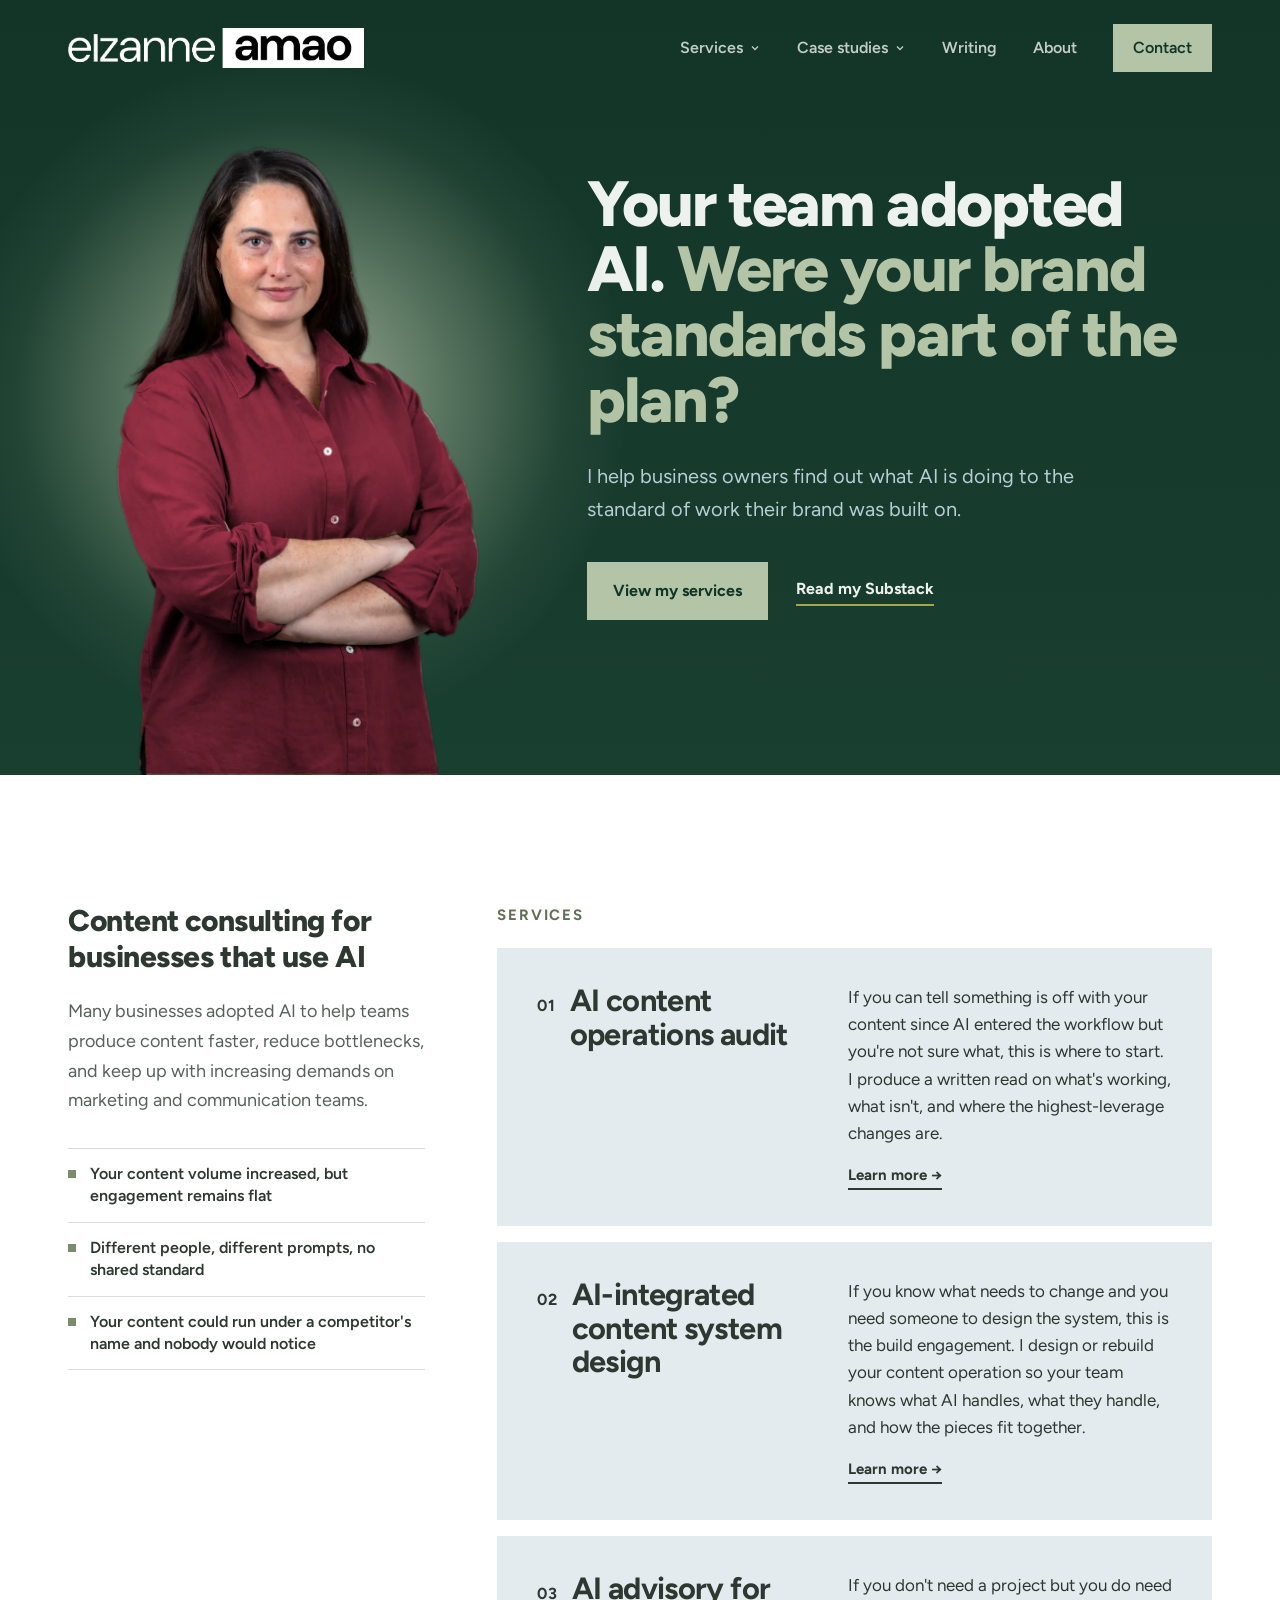
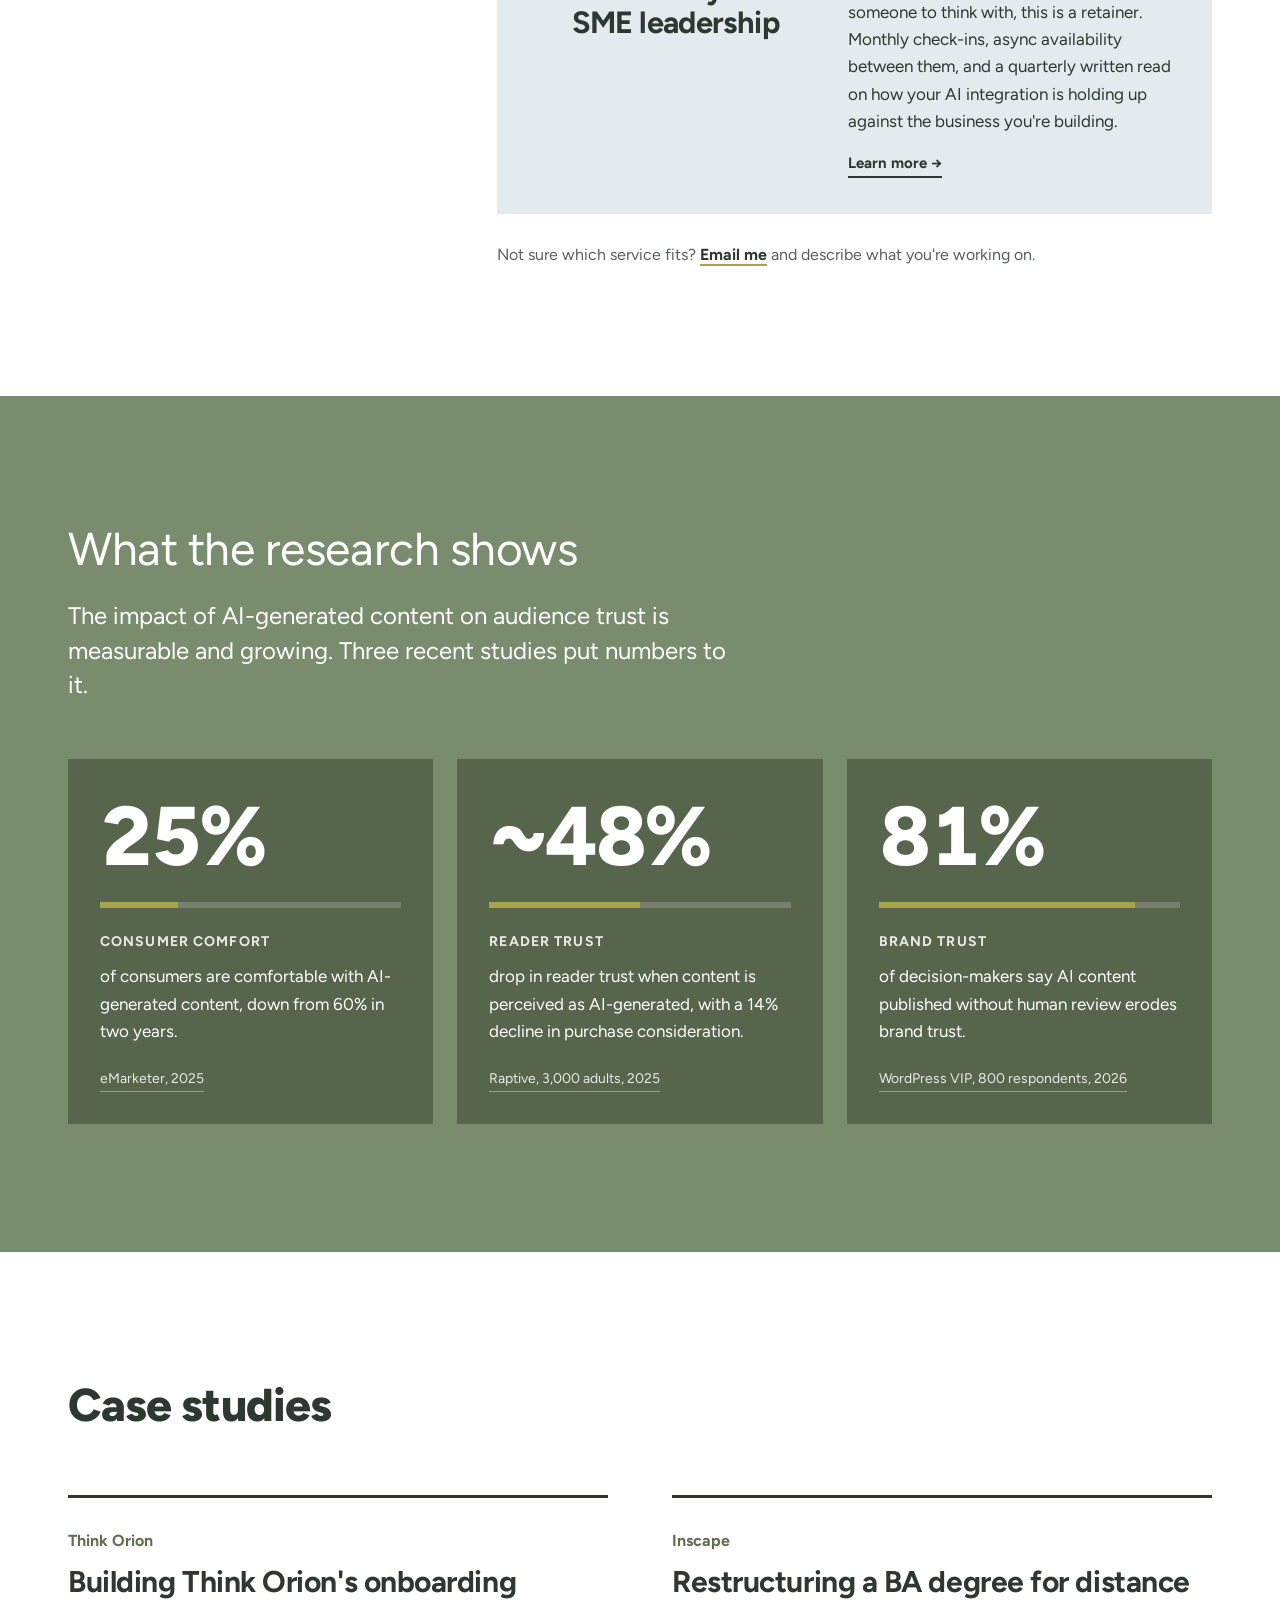
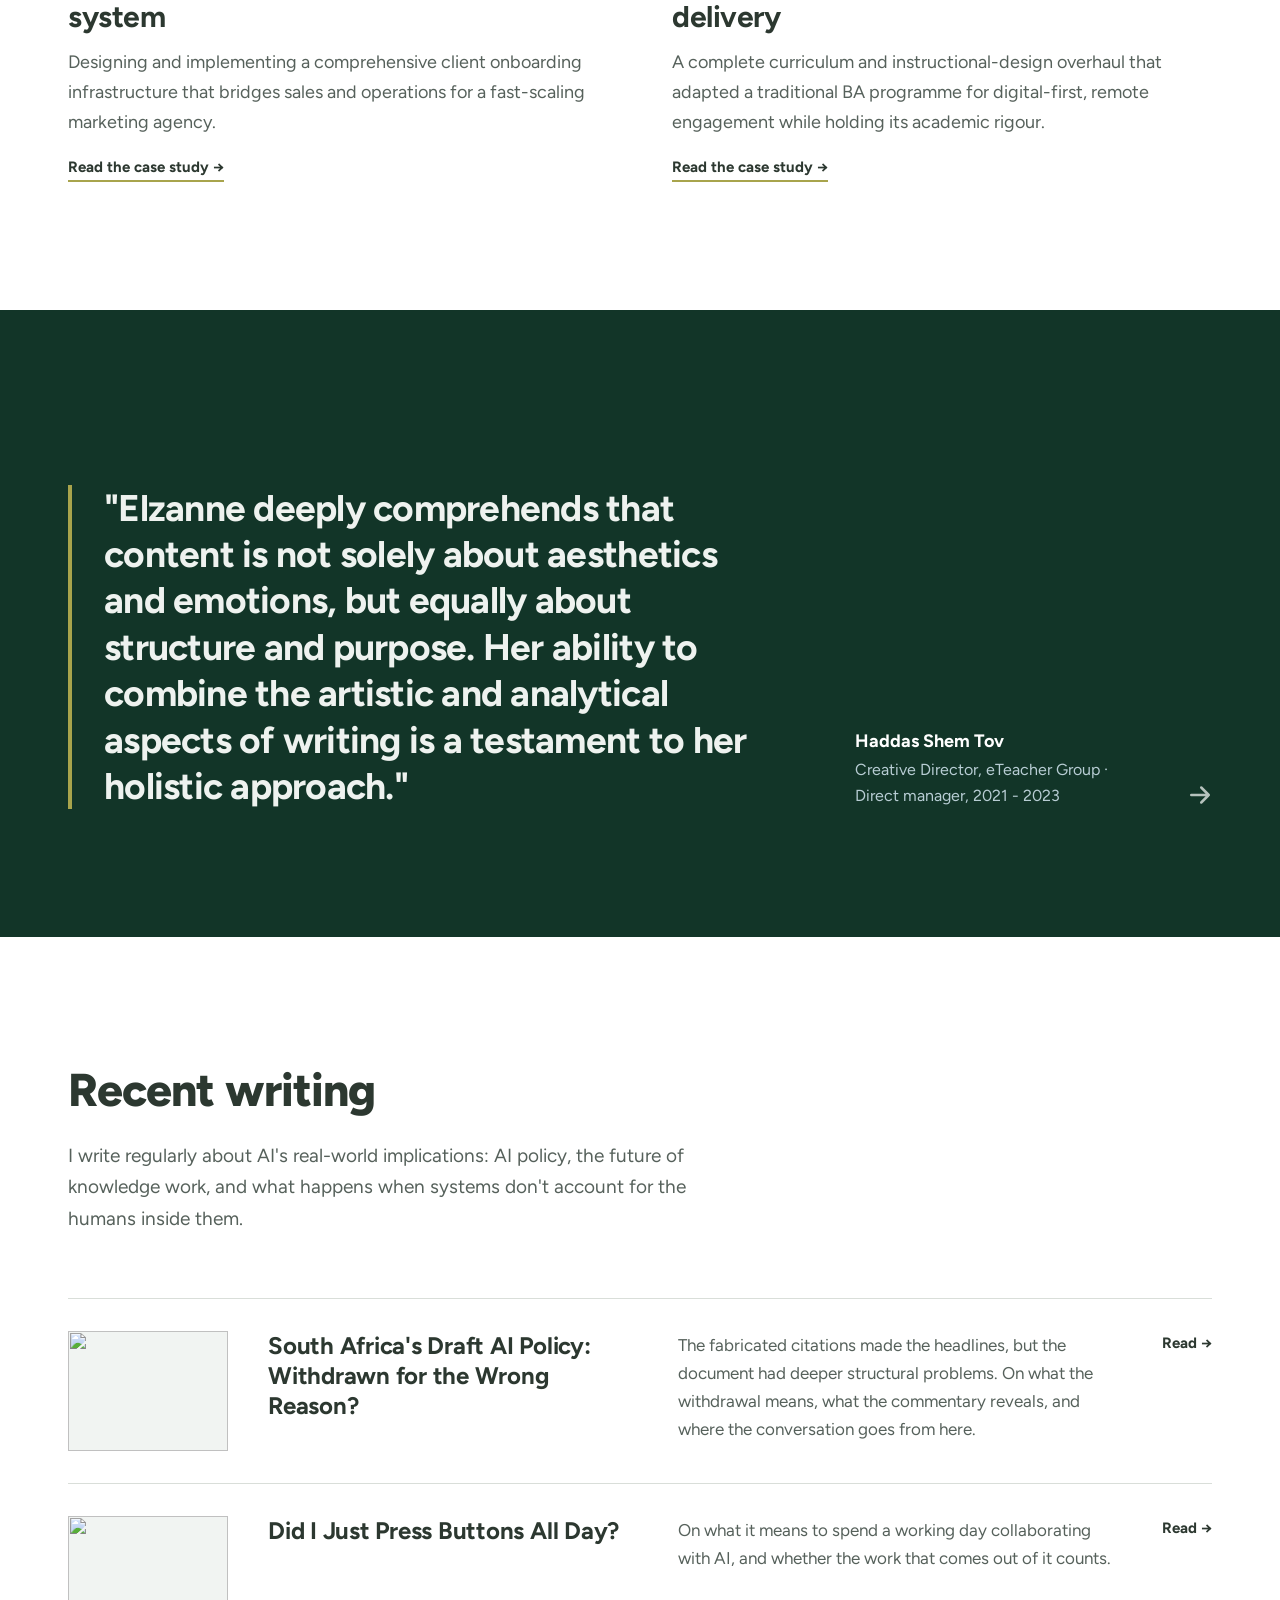
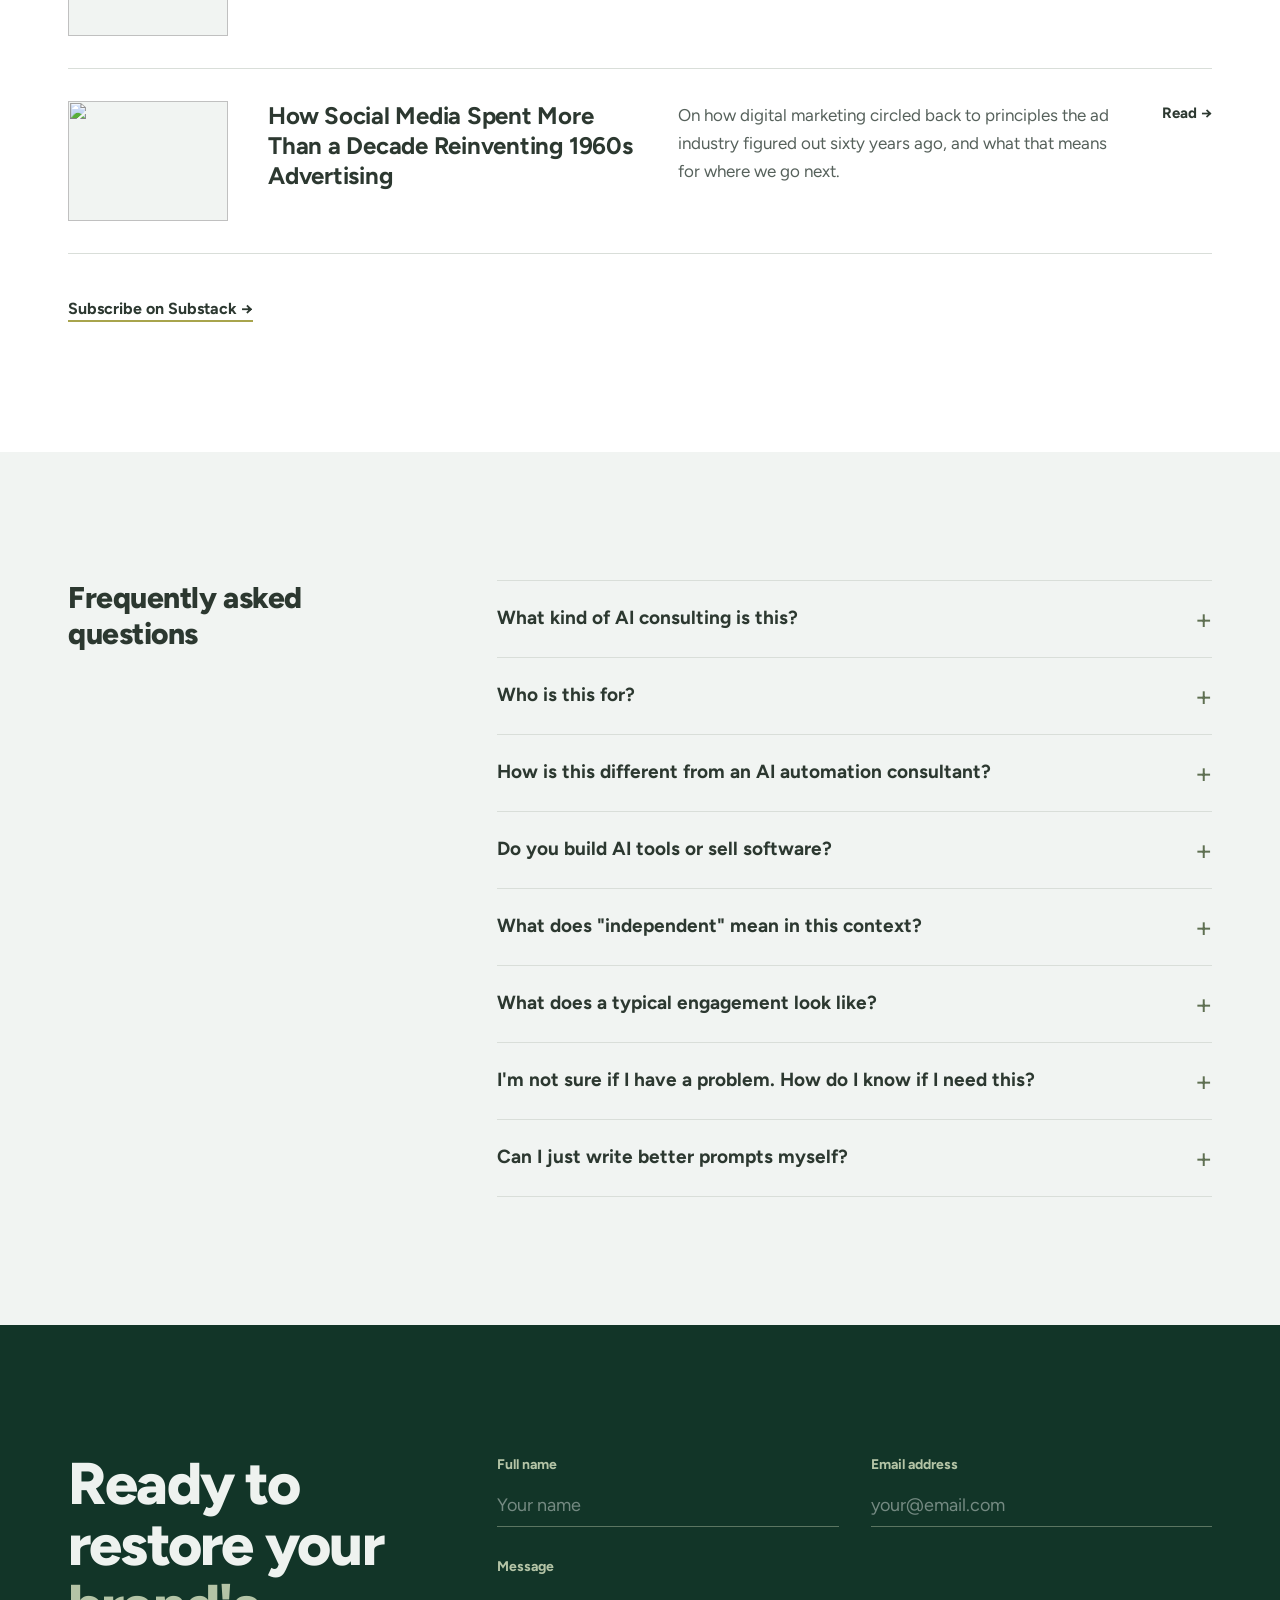
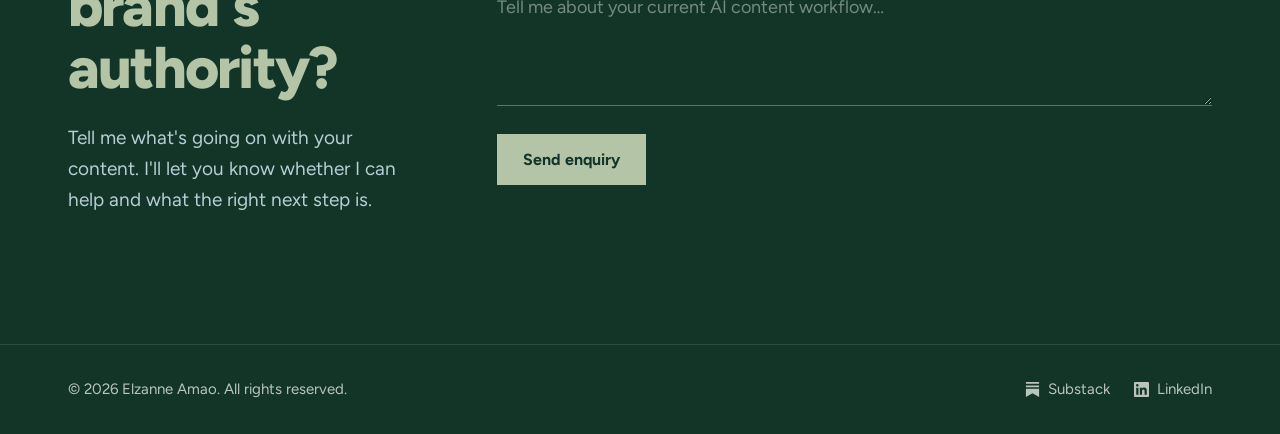
==== index.html @ b09f25a9 "Lighten service cards to 40% Sea Glass Co-Authored-By: Claude Opus 5.5 <noreply@anthropic.com> Claud" ====
<!DOCTYPE html>
<!--
  ============================================================
  EDITING NOTES — index.html (homepage)
  ============================================================
  HOW TO EDIT TEXT:
    Change only the words BETWEEN tags. Example:
      <h1 ...>Elzanne Amao</h1>  ->  edit "Elzanne Amao" only,
      never the <h1> or </h1> or anything in quotes.
    Keep a backup copy of the whole folder before you start.

  KEEP FILES TOGETHER:
    index.html, about.html, think-orion-case-study.html and
    inscape-case-study.html must stay in the SAME folder, or the
    links between pages will break.

  DESIGN:
    The page is typographic on purpose: no illustrations or stock
    images. Structure comes from numbered sections, hairline rules
    and whitespace. Colours and fonts are set once in the :root
    block at the top of site.css.

  ADDING OR REMOVING ITEMS:
    Services, case studies, articles and questions are each one
    repeated block. Copy a whole block (from its opening tag to
    its closing tag) to add one; delete a whole block to remove one.
    Service numbers (01, 02, 03) are typed by hand.

  HERO PHOTO:
    images/elzanne-hero.webp is a cut-out (transparent background).
    To swap it, export a new cut-out at about 900px wide as .webp
    or .png, save it in the images folder, and change the file name
    in the <img> inside <div class="photo">. Update width="..." and
    height="..." on that tag to the new image's pixel size.

  LINKS:
    To change a link, edit the value inside href="...".
  ============================================================
-->
<html lang="en" class="no-js">
<head>
<meta charset="utf-8">
<meta name="viewport" content="width=device-width, initial-scale=1.0">
  <link rel="icon" type="image/png" sizes="32x32" href="images/favicon-32.png">
  <link rel="icon" type="image/png" sizes="512x512" href="images/favicon-512.png">
  <link rel="apple-touch-icon" href="images/apple-touch-icon.png">
<title>Elzanne Amao | AI content and brand voice consulting</title>
<meta name="description" content="Independent AI content consulting for businesses where AI tools are already in use. I audit content quality, diagnose brand voice drift, and build documented systems your team owns. Based in Cape Town, working remotely.">
<link rel="canonical" href="https://elzanneamao.netlify.app/">
<meta property="og:title" content="Elzanne Amao | AI content and brand voice consulting">
<meta property="og:description" content="Independent AI content consulting for businesses where AI tools are already in use. I audit content quality, diagnose brand voice drift, and build documented systems your team owns.">
<meta property="og:type" content="website">
<meta property="og:url" content="https://elzanneamao.netlify.app/">
<meta property="og:image" content="https://elzanneamao.netlify.app/images/og-image.jpg?v=2">
<meta property="og:locale" content="en_ZA">
<meta name="twitter:card" content="summary_large_image">
<meta name="twitter:title" content="Elzanne Amao | AI content and brand voice consulting">
<meta name="twitter:description" content="Independent AI content consulting for businesses where AI tools are already in use. I audit content quality, diagnose brand voice drift, and build documented systems your team owns.">
<meta name="twitter:image" content="https://elzanneamao.netlify.app/images/og-image.jpg?v=2">
<script type="application/ld+json">
{
  "@context": "https://schema.org",
  "@type": "FAQPage",
  "mainEntity": [
    {
      "@type": "Question",
      "name": "What kind of AI consulting is this?",
      "acceptedAnswer": {
        "@type": "Answer",
        "text": "This practice focuses on content quality and brand coherence. I don't build chatbots, automate CRM workflows, or set up AI agents. I work with businesses that have already adopted AI tools for content production and are dealing with the downstream effects: inconsistent output, flattened brand voice, or content that no longer sounds like it comes from a specific business with a specific point of view."
      }
    },
    {
      "@type": "Question",
      "name": "Who is this for?",
      "acceptedAnswer": {
        "@type": "Answer",
        "text": "Founder-operators and senior leaders of established small to mid-sized businesses, typically 5 to 50 people. The common profile is a business where AI tools have been adopted (often informally, by individual team members) and the content has started to drift without anyone making a deliberate decision to change it."
      }
    },
    {
      "@type": "Question",
      "name": "How is this different from an AI automation consultant?",
      "acceptedAnswer": {
        "@type": "Answer",
        "text": "AI automation consultants build systems that make your operations faster: bots, agents, workflow automations. That's useful work, but it doesn't address what's happening to the quality and coherence of your content. I assess the content itself: whether it meets your brand standards, whether it's consistent across channels, and whether the way your team uses AI is producing output you'd stand behind."
      }
    },
    {
      "@type": "Question",
      "name": "Do you build AI tools or sell software?",
      "acceptedAnswer": {
        "@type": "Answer",
        "text": "No. I assess content quality, diagnose where AI adoption has introduced problems, and build documented systems your team uses to maintain quality going forward. I don't sell, resell, or partner with any AI platform."
      }
    },
    {
      "@type": "Question",
      "name": "What does \"independent\" mean in this context?",
      "acceptedAnswer": {
        "@type": "Answer",
        "text": "It means my recommendations aren't shaped by a platform partnership or an implementation practice I need to fill. If the audit finding is that you need a different tool, I'll recommend it. If the finding is that you need to change how your team prompts rather than switch tools, I'll recommend that instead."
      }
    },
    {
      "@type": "Question",
      "name": "What does a typical engagement look like?",
      "acceptedAnswer": {
        "@type": "Answer",
        "text": "Most clients start with the audit, which takes about two weeks and produces a written report with specific findings and recommendations. If the findings indicate a need for structured change, the system design engagement follows. That's a four-to-eight-week build that produces a documented content operations system your team owns and runs independently."
      }
    },
    {
      "@type": "Question",
      "name": "I'm not sure if I have a problem. How do I know if I need this?",
      "acceptedAnswer": {
        "@type": "Answer",
        "text": "A few indicators: your content volume has increased since adopting AI tools, but engagement or conversion has not kept pace. Different team members produce noticeably different quality or tone when using AI. Your content could plausibly be published under a competitor's name without anyone noticing the difference. You don't have documented guidelines for how your team should use AI for content work."
      }
    },
    {
      "@type": "Question",
      "name": "Can I just write better prompts myself?",
      "acceptedAnswer": {
        "@type": "Answer",
        "text": "Better prompts help with individual outputs, but they don't solve the organisational problem. If three people on your team each write their own prompts with their own interpretation of the brand voice, you get three versions of the brand, regardless of how good each individual prompt is. The system I build gives your team a shared standard: documented prompts per channel, clear decision rights, and a workflow that produces consistent output across people and tools."
      }
    }
  ]
}
</script>
<script>document.documentElement.classList.remove('no-js');document.documentElement.classList.add('js');</script>
<link rel="preconnect" href="https://fonts.googleapis.com">
<link rel="preconnect" href="https://fonts.gstatic.com" crossorigin>
<link href="https://fonts.googleapis.com/css2?family=Figtree:wght@400..800&display=swap" rel="stylesheet">
<link rel="stylesheet" href="site.css?v=19">
<style>
  /* Homepage-only styles. Shared styles are in site.css */
  .hero-band{overflow:hidden;padding:96px 0 0;background:linear-gradient(180deg,var(--night) 0%,var(--night-2) 100%)}
  .hero{display:grid;grid-template-columns:5fr 7fr;gap:72px;align-items:end}
  .photo{position:relative;padding-top:48px}
  .photo::before{content:"";position:absolute;left:50%;top:44%;width:150%;aspect-ratio:1;transform:translate(-50%,-50%);border-radius:50%;background:radial-gradient(circle,rgba(203,215,193,.75) 0%,rgba(180,196,166,.45) 30%,rgba(122,140,110,.12) 58%,rgba(38,48,41,0) 72%)}
  .photo img{position:relative;z-index:1;display:block;width:100%;max-width:470px;height:auto;margin:0 auto}
  .hero-text{align-self:center;padding:40px 0 120px}
  h1{font-weight:800;font-size:clamp(2.6rem,5vw,4.5rem);line-height:1.02;letter-spacing:-.03em}
  h1 em{font-style:normal;color:var(--sage-lt)}
  .lede{font-size:20px;color:var(--sea);max-width:40ch;margin-top:28px}
  .actions{display:flex;flex-wrap:wrap;gap:28px;align-items:center;margin-top:36px}
  section{padding:128px 0}
  .section-intro{font-size:19px;color:var(--muted);max-width:56ch;margin-bottom:64px}

  /* Why + services */
  .side p{color:var(--muted);margin-top:22px;font-size:18px}
  .signs{list-style:none;margin-top:32px;border-top:1px solid var(--rule)}
  .signs li{padding:14px 0 14px 22px;border-bottom:1px solid var(--rule);font-weight:600;font-size:16px;line-height:1.4;position:relative}
  .signs li::before{content:"";position:absolute;left:0;top:21px;width:8px;height:8px;background:var(--sage)}
  /* Service cards: Sea Glass at 40% on white (#e3ebee) with deep moss text */
  .svc-label{font-size:15px;font-weight:700;letter-spacing:.12em;text-transform:uppercase;color:var(--sage-dk);margin-bottom:20px}
  .svc-card{background:rgba(184,205,212,.4);color:var(--moss);padding:36px 40px;display:grid;grid-template-columns:5fr 6fr;gap:40px;transition:transform .3s ease,box-shadow .3s ease}
  .svc-card + .svc-card{margin-top:16px}
  .svc-card:hover{transform:translateY(-4px);box-shadow:0 18px 36px rgba(18,53,40,.14)}
  .svc-card h3{display:flex;align-items:baseline;gap:14px;font-weight:700;font-size:clamp(1.6rem,2.4vw,2.1rem);line-height:1.1;letter-spacing:-.02em}
  .svc-card .n{font-size:16px;font-weight:700;letter-spacing:.04em;flex-shrink:0}
  .svc-card h3 a:hover{text-decoration:underline;text-decoration-thickness:2px;text-underline-offset:4px}
  .svc-card p{font-size:17px;line-height:1.6}
  .svc-card .more{display:inline-block;margin-top:16px;font-weight:700;font-size:15px;border-bottom:2px solid var(--moss)}
  .svc .note{font-size:16px;color:var(--muted);margin-top:28px}
  .svc .note a{color:var(--moss);font-weight:700;border-bottom:2px solid var(--gold)}

  /* Research (sage block) */
  .research{background:var(--sage);color:var(--white)}
  .research .section-title{font-weight:400;letter-spacing:-.01em}
  /* 24px regular counts as large text, which passes contrast on the sage */
  .stat-intro{font-size:24px;font-weight:400;line-height:1.45;max-width:44ch}
  .stats{display:grid;grid-template-columns:repeat(3,1fr);gap:24px;margin-top:56px}
  /* darker sage card so regular-weight white text stays readable */
  .stat{background:#56654c;padding:36px 32px 32px;display:flex;flex-direction:column;transition:transform .35s ease,box-shadow .35s ease,background .35s ease}
  .stat:hover{transform:translateY(-8px);background:#4f5e46;box-shadow:0 24px 48px rgba(18,53,40,.35)}
  .num{font-weight:800;font-size:clamp(3.8rem,6.5vw,6.2rem);line-height:1;letter-spacing:-.04em;font-variant-numeric:tabular-nums;transition:color .35s ease}
  .stat:hover .num{color:var(--sage-lt)}
  .meter{height:6px;background:rgba(255,255,255,.18);margin:24px 0 22px;overflow:hidden}
  .meter i{display:block;height:100%;width:0;background:var(--gold);transition:width 1.6s cubic-bezier(.2,.7,.2,1) .2s}
  .stat.in .meter i,.no-motion .meter i,html:not(.js) .meter i{width:var(--pct)}
  .stat h3{font-size:14px;font-weight:700;letter-spacing:.08em;text-transform:uppercase;color:#e6ece3;margin-bottom:10px}
  .stat p{font-size:17px;font-weight:400;line-height:1.6;flex:1}
  .stat .src{align-self:flex-start;margin-top:22px;font-size:14px;font-weight:400;color:#e6ece3;border-bottom:1px solid rgba(230,236,227,.45);padding-bottom:1px}
  .stat .src:hover{color:#fff;border-color:#fff}

  /* Case studies */
  .cases{display:grid;grid-template-columns:1fr 1fr;gap:64px}
  .case{border-top:3px solid var(--moss);padding-top:28px;display:block}
  .case .client{font-weight:700;color:var(--sage-dk);font-size:16px}
  .case h3{font-weight:700;font-size:30px;line-height:1.15;letter-spacing:-.015em;margin:10px 0 14px}
  .case p{color:var(--muted)}
  .case .more{display:inline-block;margin-top:18px;font-weight:700;font-size:15px;border-bottom:2px solid var(--gold)}
  .case:hover h3{color:var(--sage-dk)}

  /* Writing */
  .posts{border-top:1px solid var(--rule)}
  .post{display:grid;grid-template-columns:160px 5fr 6fr auto;gap:40px;padding:32px 0;border-bottom:1px solid var(--rule);align-items:start}
  .post .thumb{display:block;aspect-ratio:4/3;overflow:hidden;background:var(--coolwhite)}
  .post .thumb img{width:100%;height:100%;object-fit:cover;display:block;transition:transform .4s ease}
  .post:hover .thumb img{transform:scale(1.04)}
  .post h3{font-weight:700;font-size:24px;line-height:1.25;letter-spacing:-.01em}
  .post p{color:var(--muted);font-size:17px}
  .post .go{justify-self:end;font-weight:700;font-size:15px;white-space:nowrap}
  .post:hover h3{color:var(--sage-dk)}
  .writing .after{margin-top:40px}

  .faq .split{align-items:start}

  @media (max-width:980px){
    .svc-card{grid-template-columns:1fr;gap:14px}
    .post{grid-template-columns:88px 1fr;gap:10px 18px}
    .post .thumb{grid-row:span 3}
    .post .go{justify-self:start}
  }
  @media (max-width:820px){
    .hero-band{padding-top:80px}
    .hero{grid-template-columns:1fr;gap:8px}
    .hero-text{padding:24px 0 0}
    .photo{order:2;max-width:340px;margin:0 auto;width:100%}
    section{padding:80px 0}
    .stats{grid-template-columns:1fr;gap:16px}
    .cases{grid-template-columns:1fr;gap:40px}
    .svc-card{padding:26px 22px}
    .svc-card h3{font-size:22px;gap:10px}
    .svc-card .n{font-size:14px}
    .svc-card p{font-size:16px}
    .svc{margin-top:8px}
  }
</style>
</head>
<body>

<header class="site-header overlay">
  <nav class="wrap" aria-label="Main">
    <a href="index.html"><img src="images/logo-white.png" alt="Elzanne Amao" class="site-logo" width="857" height="116"></a>
    <button class="menu-btn" aria-expanded="false" aria-controls="site-links">Menu</button>
    <div class="links" id="site-links">
      <div class="dd">
        <a href="#services" class="dd-top">Services <svg class="chev" width="12" height="12" viewBox="0 0 24 24" fill="none" stroke="currentColor" stroke-width="2.5" aria-hidden="true"><path d="M6 9l6 6 6-6"/></svg></a>
        <div class="dd-menu">
          <a href="ai-content-operations-audit.html">AI content operations audit</a>
          <a href="ai-integrated-content-system-design.html">AI-integrated content system design</a>
          <a href="ai-advisory-sme-leadership.html">AI advisory for SME leadership</a>
        </div>
      </div>
      <div class="dd">
        <a href="#work" class="dd-top">Case studies <svg class="chev" width="12" height="12" viewBox="0 0 24 24" fill="none" stroke="currentColor" stroke-width="2.5" aria-hidden="true"><path d="M6 9l6 6 6-6"/></svg></a>
        <div class="dd-menu">
          <a href="think-orion-case-study.html">Think Orion</a>
          <a href="inscape-case-study.html">Inscape</a>
        </div>
      </div>
      <a href="#writing">Writing</a>
      <a href="about.html">About</a>
      <a href="#contact" class="cta">Contact</a>
    </div>
  </nav>
</header>

<main>
  <!-- Hero -->
  <section class="dark hero-band">
    <div class="wrap hero">
      <div class="photo"><img src="images/elzanne-hero.webp" alt="Elzanne Amao" width="900" height="1272" fetchpriority="high"></div>
      <div class="hero-text">
        <h1>Your team adopted AI. <em>Were your brand standards part of the plan?</em></h1>
        <p class="lede">I help business owners find out what AI is doing to the standard of work their brand was built on.</p>
        <div class="actions">
          <a class="btn btn-light" href="#services">View my services</a>
          <a class="tlink" href="https://elzanneamao.substack.com" target="_blank" rel="noopener">Read my Substack</a>
        </div>
      </div>
    </div>
  </section>

  <!-- Why this practice + Services -->
  <section id="services">
    <div class="wrap split">
      <div class="side reveal">
        <h2 class="kicker">Content consulting for businesses that use AI</h2>
        <p>Many businesses adopted AI to help teams produce content faster, reduce bottlenecks, and keep up with increasing demands on marketing and communication teams.</p>
        <ul class="signs">
          <li>Your content volume increased, but engagement remains flat</li>
          <li>Different people, different prompts, no shared standard</li>
          <li>Your content could run under a competitor's name and nobody would notice</li>
        </ul>
      </div>
      <div class="svc">
        <h2 class="svc-label">Services</h2>
        <article class="svc-card reveal">
          <h3><span class="n">01</span><a href="ai-content-operations-audit.html">AI content operations audit</a></h3>
          <div>
            <p>If you can tell something is off with your content since AI entered the workflow but you're not sure what, this is where to start. I produce a written read on what's working, what isn't, and where the highest-leverage changes are.</p>
            <a class="more" href="ai-content-operations-audit.html">Learn more <span class="arrow">&rarr;</span></a>
          </div>
        </article>
        <article class="svc-card reveal">
          <h3><span class="n">02</span><a href="ai-integrated-content-system-design.html">AI-integrated content system design</a></h3>
          <div>
            <p>If you know what needs to change and you need someone to design the system, this is the build engagement. I design or rebuild your content operation so your team knows what AI handles, what they handle, and how the pieces fit together.</p>
            <a class="more" href="ai-integrated-content-system-design.html">Learn more <span class="arrow">&rarr;</span></a>
          </div>
        </article>
        <article class="svc-card reveal">
          <h3><span class="n">03</span><a href="ai-advisory-sme-leadership.html">AI advisory for SME leadership</a></h3>
          <div>
            <p>If you don't need a project but you do need someone to think with, this is a retainer. Monthly check-ins, async availability between them, and a quarterly written read on how your AI integration is holding up against the business you're building.</p>
            <a class="more" href="ai-advisory-sme-leadership.html">Learn more <span class="arrow">&rarr;</span></a>
          </div>
        </article>
        <p class="note reveal">Not sure which service fits? <a href="#contact">Email me</a> and describe what you're working on.</p>
      </div>
    </div>
  </section>

  <!-- Research: data-count is the number the counter animates to; --pct sets the bar length -->
  <section class="research">
    <div class="wrap">
      <h2 class="section-title reveal">What the research shows</h2>
      <p class="stat-intro reveal">The impact of AI-generated content on audience trust is measurable and growing. Three recent studies put numbers to it.</p>
      <div class="stats">
        <div class="stat reveal">
          <div class="num"><span data-count="26">26</span>%</div>
          <div class="meter" aria-hidden="true"><i style="--pct:26%"></i></div>
          <h3>Consumer comfort</h3>
          <p>of consumers are comfortable with AI-generated content, down from 60% in two years.</p>
          <a class="src" href="https://www.emarketer.com/content/25-years-marketing-trends-consumer-connection-data-collection-ai" target="_blank" rel="noopener">eMarketer, 2025</a>
        </div>
        <div class="stat reveal">
          <div class="num">~<span data-count="50">50</span>%</div>
          <div class="meter" aria-hidden="true"><i style="--pct:50%"></i></div>
          <h3>Reader trust</h3>
          <p>drop in reader trust when content is perceived as AI-generated, with a 14% decline in purchase consideration.</p>
          <a class="src" href="https://raptive.com/blog/the-ai-stink-is-real-and-its-costing-brands/" target="_blank" rel="noopener">Raptive, 3,000 adults, 2025</a>
        </div>
        <div class="stat reveal">
          <div class="num"><span data-count="85">85</span>%</div>
          <div class="meter" aria-hidden="true"><i style="--pct:85%"></i></div>
          <h3>Brand trust</h3>
          <p>of decision-makers say AI content published without human review erodes brand trust.</p>
          <a class="src" href="https://wpvip.com/future-of-the-web-2026/ai-content-governance/" target="_blank" rel="noopener">WordPress VIP, 800 respondents, 2026</a>
        </div>
      </div>
    </div>
  </section>

  <!-- Case studies -->
  <section id="work">
    <div class="wrap">
      <h2 class="section-title reveal" style="margin-bottom:64px">Case studies</h2>
      <div class="cases">
        <a class="case reveal" href="think-orion-case-study.html">
          <span class="client">Think Orion</span>
          <h3>Building Think Orion's onboarding system</h3>
          <p>Designing and implementing a comprehensive client onboarding infrastructure that bridges sales and operations for a fast-scaling marketing agency.</p>
          <span class="more">Read the case study <span class="arrow">&rarr;</span></span>
        </a>
        <a class="case reveal" href="inscape-case-study.html">
          <span class="client">Inscape</span>
          <h3>Restructuring a BA degree for distance delivery</h3>
          <p>A complete curriculum and instructional-design overhaul that adapted a traditional BA programme for digital-first, remote engagement while holding its academic rigour.</p>
          <span class="more">Read the case study <span class="arrow">&rarr;</span></span>
        </a>
      </div>
    </div>
  </section>

  <!-- Testimonials: to add one, copy a whole <figure class="t-slide"> block.
       Only the first slide should have is-active. -->
  <section class="dark" aria-labelledby="testimonials-title">
    <div class="wrap">
      <h2 id="testimonials-title" class="sr-only">Testimonials</h2>
      <div class="t-carousel reveal" aria-roledescription="carousel" aria-label="Testimonials">
        <div class="t-viewport"><div class="t-track" aria-live="polite">
          <figure class="t-slide is-active" role="group" aria-roledescription="slide" aria-label="1 of 3">
            <blockquote class="big">"Elzanne deeply comprehends that content is not solely about aesthetics and emotions, but equally about structure and purpose. Her ability to combine the artistic and analytical aspects of writing is a testament to her holistic approach."</blockquote>
            <figcaption class="attr"><b>Haddas Shem Tov</b>Creative Director, eTeacher Group · Direct manager, 2021 - 2023</figcaption>
          </figure>
          <figure class="t-slide" role="group" aria-roledescription="slide" aria-label="2 of 3" aria-hidden="true">
            <blockquote class="big">"Calm and collected, Elzanne probed with clarity and intent, helping me to hear myself with the same clarity, confidence, and authority to stick to our brand WHY. The result was a breathtaking brand identity, an interpretation of our vision."</blockquote>
            <figcaption class="attr"><b>Thato Matlala-Tawana</b>Human Capital Leadership &amp; Business Partnering · Client, 2024</figcaption>
          </figure>
          <figure class="t-slide" role="group" aria-roledescription="slide" aria-label="3 of 3" aria-hidden="true">
            <blockquote class="big">"Elzanne played a key role in establishing a new approach to delivering Commerce degrees in block mode rather than traditional semester mode. She skillfully planned and managed this programme, which paved the way for rolling out block mode across all our degree programmes."</blockquote>
            <figcaption class="attr"><b>Janie Steyn</b>Head of Programme, Commerce &amp; Law, Pearson Institute of Higher Education · Direct manager, 2017 - 2019</figcaption>
          </figure>
        </div></div>
        <button class="t-btn t-next" type="button" aria-label="Next testimonial"><svg width="30" height="30" viewBox="0 0 24 24" fill="none" stroke="currentColor" stroke-width="2" stroke-linecap="round" stroke-linejoin="round" aria-hidden="true"><path d="M5 12h14M13 6l6 6-6 6"/></svg></button>
      </div>
    </div>
  </section>

  <!-- Writing -->
  <section id="writing" class="writing">
    <div class="wrap">
      <h2 class="section-title reveal">Recent writing</h2>
      <p class="section-intro reveal">I write regularly about AI's real-world implications: AI policy, the future of knowledge work, and what happens when systems don't account for the humans inside them.</p>
      <div class="posts">
        <a class="post reveal" href="https://elzanneamao.substack.com/p/south-africas-draft-ai-policy-withdrawn" target="_blank" rel="noopener">
          <span class="thumb"><img src="https://substackcdn.com/image/fetch/$s_!j-oM!,w_1456,c_limit,f_webp,q_auto:good,fl_progressive:steep/https%3A%2F%2Fsubstack-post-media.s3.amazonaws.com%2Fpublic%2Fimages%2F08beb154-77ee-4610-98fb-ba666e414a81_730x550.png" alt="" loading="lazy" width="730" height="550"></span>
          <h3>South Africa's Draft AI Policy: Withdrawn for the Wrong Reason?</h3>
          <p>The fabricated citations made the headlines, but the document had deeper structural problems. On what the withdrawal means, what the commentary reveals, and where the conversation goes from here.</p>
          <span class="go">Read <span class="arrow">&rarr;</span></span>
        </a>
        <a class="post reveal" href="https://elzanneamao.substack.com/p/did-i-just-press-buttons-all-day" target="_blank" rel="noopener">
          <span class="thumb"><img src="https://substackcdn.com/image/fetch/$s_!hDVe!,w_1456,c_limit,f_webp,q_auto:good,fl_progressive:steep/https%3A%2F%2Fsubstack-post-media.s3.amazonaws.com%2Fpublic%2Fimages%2F3eb367a2-b3c9-467e-a6c5-1bffe206914e_730x550.png" alt="" loading="lazy" width="730" height="550"></span>
          <h3>Did I Just Press Buttons All Day?</h3>
          <p>On what it means to spend a working day collaborating with AI, and whether the work that comes out of it counts.</p>
          <span class="go">Read <span class="arrow">&rarr;</span></span>
        </a>
        <a class="post reveal" href="https://elzanneamao.substack.com/p/how-social-media-spent-more-than" target="_blank" rel="noopener">
          <span class="thumb"><img src="https://substackcdn.com/image/fetch/$s_!e7Jd!,w_1456,c_limit,f_webp,q_auto:good,fl_progressive:steep/https%3A%2F%2Fsubstack-post-media.s3.amazonaws.com%2Fpublic%2Fimages%2Fa3b50027-1809-411a-ad93-d52a77149637_730x550.png" alt="" loading="lazy" width="730" height="550"></span>
          <h3>How Social Media Spent More Than a Decade Reinventing 1960s Advertising</h3>
          <p>On how digital marketing circled back to principles the ad industry figured out sixty years ago, and what that means for where we go next.</p>
          <span class="go">Read <span class="arrow">&rarr;</span></span>
        </a>
      </div>
      <p class="after reveal"><a class="tlink" href="https://elzanneamao.substack.com" target="_blank" rel="noopener">Subscribe on Substack <span class="arrow">&rarr;</span></a></p>
    </div>
  </section>

  <!-- FAQ -->
  <section id="faq" class="faq pale">
    <div class="wrap split">
      <div class="reveal">
        <h2 class="kicker">Frequently asked questions</h2>
      </div>
      <div class="faq-list">
        <details name="faq">
          <summary>What kind of AI consulting is this?</summary>
          <div class="faq-answer"><p>This practice focuses on content quality and brand coherence. I don't build chatbots, automate CRM workflows, or set up AI agents. I work with businesses that have already adopted AI tools for content production and are dealing with the downstream effects: inconsistent output, flattened brand voice, or content that no longer sounds like it comes from a specific business with a specific point of view.</p></div>
        </details>
        <details name="faq">
          <summary>Who is this for?</summary>
          <div class="faq-answer"><p>Founder-operators and senior leaders of established small to mid-sized businesses, typically 5 to 50 people. The common profile is a business where AI tools have been adopted (often informally, by individual team members) and the content has started to drift without anyone making a deliberate decision to change it. You may have noticed that your content is less distinctive than it used to be, or that different team members are producing noticeably different quality when they use AI.</p></div>
        </details>
        <details name="faq">
          <summary>How is this different from an AI automation consultant?</summary>
          <div class="faq-answer"><p>AI automation consultants build systems that make your operations faster: bots, agents, workflow automations. That's useful work, but it doesn't address what's happening to the quality and coherence of your content. I assess the content itself: whether it meets your brand standards, whether it's consistent across channels, and whether the way your team uses AI is producing output you'd stand behind. The diagnostic and the system I build are both independent: they don't lead into an implementation pipeline or a platform partnership.</p></div>
        </details>
        <details name="faq">
          <summary>Do you build AI tools or sell software?</summary>
          <div class="faq-answer"><p>No. I assess content quality, diagnose where AI adoption has introduced problems, and build documented systems your team uses to maintain quality going forward. I don't sell, resell, or partner with any AI platform. If your current tools are the right ones and the problem is how your team uses them, I'll say that.</p></div>
        </details>
        <details name="faq">
          <summary>What does "independent" mean in this context?</summary>
          <div class="faq-answer"><p>It means my recommendations aren't shaped by a platform partnership or an implementation practice I need to fill. If the audit finding is that you need a different tool, I'll recommend it. If the finding is that you need to change how your team prompts rather than switch tools, I'll recommend that instead. The deliverable is the diagnosis and the system. I don't have a build service to sell you afterwards.</p></div>
        </details>
        <details name="faq">
          <summary>What does a typical engagement look like?</summary>
          <div class="faq-answer"><p>Most clients start with the audit, which takes about two weeks and produces a written report with specific findings and recommendations. If the findings indicate a need for structured change, the system design engagement follows. That's a four-to-eight-week build that produces a documented content operations system your team owns and runs independently. An ongoing advisory retainer is available for businesses that want strategic oversight as tools and practices evolve.</p></div>
        </details>
        <details name="faq">
          <summary>I'm not sure if I have a problem. How do I know if I need this?</summary>
          <div class="faq-answer">
            <p>A few indicators:</p>
            <ul>
              <li>Your content volume has increased since adopting AI tools, but engagement or conversion has not kept pace.</li>
              <li>Different team members produce noticeably different quality or tone when using AI.</li>
              <li>Your content could plausibly be published under a competitor's name without anyone noticing the difference.</li>
              <li>You don't have documented guidelines for how your team should use AI for content work.</li>
            </ul>
            <p>If any of those apply, the audit will tell you whether there's a real problem and how significant it is.</p>
          </div>
        </details>
        <details name="faq">
          <summary>Can I just write better prompts myself?</summary>
          <div class="faq-answer"><p>Better prompts help with individual outputs, but they don't solve the organisational problem. If three people on your team each write their own prompts with their own interpretation of the brand voice, you get three versions of the brand, regardless of how good each individual prompt is. The system I build gives your team a shared standard: documented prompts per channel, clear decision rights, and a workflow that produces consistent output across people and tools.</p></div>
        </details>
      </div>
    </div>
  </section>

  <!-- Contact -->
  <section id="contact" class="dark contact">
    <div class="wrap split">
      <div class="reveal">
        <h2>Ready to restore your <em>brand's authority?</em></h2>
        <p class="sub">Tell me what's going on with your content. I'll let you know whether I can help and what the right next step is.</p>
      </div>
      <form name="contact" method="POST" data-netlify="true" netlify-honeypot="bot-field" class="reveal">
        <input type="hidden" name="form-name" value="contact">
        <!-- Honeypot: hidden from people; bots that fill it in are discarded by Netlify -->
        <p class="hp" aria-hidden="true"><label>Leave this empty <input name="bot-field" tabindex="-1" autocomplete="off"></label></p>
        <input type="hidden" name="page" value="Homepage">
        <div class="form-row">
          <div class="field">
            <label for="name">Full name</label>
            <input type="text" id="name" name="name" placeholder="Your name" autocomplete="name" required>
          </div>
          <div class="field">
            <label for="email">Email address</label>
            <input type="email" id="email" name="email" placeholder="your@email.com" autocomplete="email" required>
          </div>
        </div>
        <div class="field">
          <label for="message">Message</label>
          <textarea id="message" name="message" placeholder="Tell me about your current AI content workflow…" required></textarea>
        </div>
        <button type="submit" class="btn btn-light">Send enquiry</button>
      </form>
    </div>
  </section>
</main>

<footer>
  <div class="wrap">
    <span>© 2026 Elzanne Amao. All rights reserved.</span>
    <div class="social">
      <a href="https://elzanneamao.substack.com" target="_blank" rel="noopener"><svg width="15" height="15" viewBox="0 0 24 24" fill="currentColor" aria-hidden="true"><path d="M22.539 8.242H1.46V5.406h21.08v2.836zM1.46 10.812V24L12 18.11 22.54 24V10.812H1.46zM22.54 0H1.46v2.836h21.08V0z"/></svg>Substack</a>
      <a href="https://www.linkedin.com/in/elzanneamao" target="_blank" rel="noopener"><svg width="15" height="15" viewBox="0 0 24 24" fill="currentColor" aria-hidden="true"><path d="M20.447 20.452h-3.554v-5.569c0-1.328-.027-3.037-1.852-3.037-1.853 0-2.136 1.445-2.136 2.939v5.667H9.351V9h3.414v1.561h.046c.477-.9 1.637-1.85 3.37-1.85 3.601 0 4.267 2.37 4.267 5.455v6.286zM5.337 7.433a2.062 2.062 0 0 1-2.063-2.065 2.064 2.064 0 1 1 2.063 2.065zm1.782 13.019H3.555V9h3.564v11.452zM22.225 0H1.771C.792 0 0 .774 0 1.729v20.542C0 23.227.792 24 1.771 24h20.451C23.2 24 24 23.227 24 22.271V1.729C24 .774 23.2 0 22.222 0h.003z"/></svg>LinkedIn</a>
    </div>
  </div>
</footer>

<script src="site.js?v=19"></script>
</body>
</html>
---- site.css ----
/* ============================================================
   site.css: shared styles for every page
   ============================================================
   Colours and fonts are set once in :root below. Change a value
   here and it updates across the whole site. Page-specific
   styles live in a small <style> block inside each page.
   ============================================================ */

:root{
  /* Brand colours */
  --sage:#7a8c6e;        /* main brand colour */
  --sage-lt:#b4c4a6;     /* sage tint for text and buttons on dark backgrounds */
  --sage-dk:#5f7052;     /* sage shade for small text on white */
  --gold:#a8a44c;        /* highlight: link underlines and rules only */
  --night:#123528;       /* dark sections: deep bottle green */
  --night-2:#193f30;     /* lighter end of the hero gradient */
  --moss:#2c3830;        /* main text colour */
  --sea:#b8cdd4;         /* secondary text on dark */
  --coolwhite:#f1f4f2;
  --white:#ffffff;
  --muted:#56615b;
  --rule:#d9ded9;
  --rule-dark:rgba(184,205,212,.2);
  --sans:"Figtree",system-ui,sans-serif;
  --reading:760px;
}

/* ---------- Base ---------- */
*{box-sizing:border-box;margin:0;padding:0}
html{scroll-behavior:smooth;scroll-padding-top:24px}
body{background:var(--white);color:var(--moss);font-family:var(--sans);font-size:18px;line-height:1.65;-webkit-font-smoothing:antialiased;text-rendering:optimizeLegibility}
::selection{background:var(--sage-lt);color:var(--night)}
a{color:inherit;text-decoration:none}
a:focus-visible,button:focus-visible,summary:focus-visible,input:focus-visible,textarea:focus-visible{outline:2px solid var(--gold);outline-offset:3px}
img{max-width:100%}
.wrap{max-width:1240px;margin:0 auto;padding:0 48px}
.dark{background:var(--night);color:#eef2ef}
.pale{background:var(--coolwhite)}
.sr-only{position:absolute;width:1px;height:1px;overflow:hidden;clip:rect(0 0 0 0);white-space:nowrap}

/* ---------- Header ---------- */
.site-header{background:var(--night);position:relative;z-index:10}
.site-header.overlay{position:absolute;top:0;left:0;right:0;background:transparent}
nav{display:flex;justify-content:space-between;align-items:center;height:96px;position:relative}
.site-logo{height:40px;width:auto;display:block}
.links{display:flex;gap:36px;align-items:center;font-weight:600;font-size:16px;white-space:nowrap}
.links a{color:#c3cdc6;transition:color .2s ease}
.links a:hover,.links a[aria-current="page"]{color:#fff}
.links a.cta{color:var(--night);background:var(--sage-lt);padding:11px 20px}
.links a.cta:hover{background:#c7d4bb}
/* Dropdowns */
.dd{position:relative}
.dd-top{display:inline-flex;align-items:center;gap:6px}
.dd .chev{transition:transform .2s ease}
.dd.is-current > .dd-top{color:#fff}
.dd-menu{position:absolute;top:100%;left:-20px;min-width:290px;padding-top:14px;opacity:0;visibility:hidden;transform:translateY(-4px);transition:opacity .2s ease,transform .2s ease,visibility 0s linear .2s;z-index:20}
.dd-menu::before{content:"";position:absolute;inset:14px 0 0;background:var(--night);border:1px solid var(--rule-dark);box-shadow:0 16px 40px rgba(0,0,0,.35)}
.dd-menu a{position:relative;display:block;padding:13px 20px;font-size:15px;font-weight:600;color:#c3cdc6}
.dd-menu a + a{border-top:1px solid var(--rule-dark)}
.dd-menu a:hover,.dd-menu a[aria-current="page"]{color:#fff;background:rgba(180,196,166,.1)}
.dd:hover .dd-menu,.dd:focus-within .dd-menu{opacity:1;visibility:visible;transform:none;transition:opacity .2s ease,transform .2s ease,visibility 0s}
.dd:hover .chev,.dd:focus-within .chev{transform:rotate(180deg)}
.menu-btn{display:none;background:none;border:1px solid rgba(180,196,166,.5);color:#fff;font:600 15px var(--sans);padding:8px 14px;cursor:pointer}

/* ---------- Buttons and links ---------- */
.btn{display:inline-block;font-weight:700;font-size:16px;padding:16px 26px;border:none;cursor:pointer;font-family:var(--sans);transition:background .2s ease}
.btn-light{background:var(--sage-lt);color:var(--night)}
.btn-light:hover{background:#c7d4bb}
.btn-ink{background:var(--moss);color:#fff}
.btn-ink:hover{background:var(--night)}
.tlink{font-weight:700;font-size:16px;border-bottom:2px solid var(--gold);padding-bottom:2px}
.arrow{display:inline-block;transition:transform .2s ease}
a:hover .arrow{transform:translateX(4px)}
a:hover .arrow.back{transform:translateX(-4px)}

/* ---------- Page hero (inner pages) ---------- */
.page-hero{padding:56px 0 88px;background:linear-gradient(180deg,var(--night) 0%,var(--night-2) 100%);color:#eef2ef}
.crumb{font-size:15px;font-weight:600;color:var(--sage-lt);margin-bottom:28px}
.crumb a{border-bottom:1px solid rgba(180,196,166,.5)}
.crumb a:hover{color:#fff}
.eyebrow{display:block;font-size:15px;font-weight:700;color:var(--sage-dk);margin-bottom:14px}
.dark .eyebrow,.page-hero .eyebrow{color:var(--sage-lt)}
.page-hero h1{font-weight:800;font-size:clamp(2.6rem,5.4vw,4.6rem);line-height:1.03;letter-spacing:-.03em;max-width:18ch}
.page-hero .lede{font-size:21px;color:var(--sea);max-width:52ch;margin-top:28px}
.facts{display:flex;flex-wrap:wrap;gap:0;margin-top:56px;border-top:1px solid var(--rule-dark)}
.facts > div{flex:1 1 180px;padding:22px 32px 0 0}
.facts .label{display:block;font-size:14px;font-weight:700;color:var(--sage-lt);margin-bottom:6px}
.facts .value{display:block;font-size:17px;color:#eef2ef;line-height:1.45}

/* ---------- Sections and type ---------- */
section,.band{padding:112px 0}
.section-title{font-weight:800;font-size:clamp(2rem,3.6vw,3.2rem);letter-spacing:-.02em;line-height:1.1;margin-bottom:24px}
.kicker{font-weight:800;font-size:30px;line-height:1.2;letter-spacing:-.015em}
.split{display:grid;grid-template-columns:4fr 8fr;gap:72px}
.reading{max-width:var(--reading)}
.prose h2{font-weight:800;font-size:clamp(1.7rem,2.8vw,2.3rem);line-height:1.15;letter-spacing:-.02em;margin-bottom:20px}
.prose h2:not(:first-child){margin-top:56px}
.prose .eyebrow + h2{margin-top:0}
.prose p{margin-bottom:18px}
.prose p:last-child{margin-bottom:0}
.prose a:not(.btn){font-weight:700;border-bottom:2px solid var(--gold)}
.muted{color:var(--muted)}
.ticks{list-style:none;margin:8px 0 24px;border-top:1px solid var(--rule)}
.ticks li{padding:14px 0 14px 24px;border-bottom:1px solid var(--rule);position:relative}
.ticks li::before{content:"";position:absolute;left:0;top:24px;width:8px;height:8px;background:var(--sage)}
.aside-note{border-left:3px solid var(--gold);padding:4px 0 4px 20px;color:var(--muted);font-size:16px;margin-top:40px}

/* Numbered steps */
.steps{display:grid;grid-template-columns:repeat(auto-fit,minmax(280px,1fr));gap:48px 40px;margin-top:48px}
.step{border-top:3px solid var(--moss);padding-top:22px}
.step .n{display:block;font-weight:800;font-size:15px;color:var(--sage-dk);margin-bottom:8px}
.step h3{font-weight:700;font-size:23px;line-height:1.2;letter-spacing:-.01em;margin-bottom:10px}
.step p{color:var(--muted);font-size:17px}

/* ---------- Testimonials carousel ---------- */
blockquote.big{font-weight:700;font-size:clamp(1.6rem,2.9vw,2.5rem);line-height:1.25;letter-spacing:-.02em;border-left:4px solid var(--gold);padding-left:32px}
.attr{font-size:16px;color:var(--sea)}
.attr b{color:#fff;display:block;font-size:18px}
.t-viewport{overflow:hidden}
/* slides sit side by side in one strip that glides left and right */
.t-track{display:flex;transition:transform .9s cubic-bezier(.65,0,.25,1)}
.t-slide{flex:0 0 100%;display:grid;grid-template-columns:8fr 4fr;gap:72px;align-items:end;margin:0;opacity:.25;transition:opacity .9s ease}
.t-slide.is-active{opacity:1}
.t-carousel{position:relative}
/* single next arrow, bottom right, level with the attribution */
.t-slide .attr{padding-right:72px}
.t-btn{position:absolute;right:-12px;bottom:-10px;width:48px;height:48px;display:grid;place-items:center;background:none;border:none;color:rgba(238,242,239,.75);cursor:pointer;transition:color .2s ease,transform .25s ease}
.t-btn:hover{color:#fff;transform:translateX(4px)}

/* ---------- FAQ ---------- */
.faq-list{border-top:1px solid var(--rule)}
.faq-list details{border-bottom:1px solid var(--rule)}
.faq-list summary{list-style:none;cursor:pointer;display:flex;justify-content:space-between;gap:24px;padding:24px 0;font-weight:700;font-size:19px;line-height:1.4}
.faq-list summary::-webkit-details-marker{display:none}
.faq-list summary::after{content:"+";font-weight:400;font-size:28px;line-height:1;color:var(--sage-dk);transition:transform .2s ease}
.faq-list details[open] summary::after{transform:rotate(45deg)}
.faq-list summary:hover{color:var(--sage-dk)}
.faq-answer{padding:0 48px 28px 0;color:var(--muted)}
.faq-answer p+p,.faq-answer ul+p{margin-top:14px}
.faq-answer ul{margin:10px 0 0 20px}
.faq-answer li{margin-bottom:6px}

/* ---------- Contact ---------- */
.contact .split{align-items:start}
.dark + .contact{border-top:1px solid var(--rule-dark)}
.contact h2{font-weight:800;font-size:clamp(2.4rem,4.6vw,4rem);line-height:1.04;letter-spacing:-.03em}
.contact h2 em{font-style:normal;color:var(--sage-lt)}
.contact .sub{color:var(--sea);font-size:19px;margin-top:24px;max-width:36ch}
.form-row{display:grid;grid-template-columns:1fr 1fr;gap:32px}
.field{display:flex;flex-direction:column;gap:8px;margin-bottom:28px}
.field label{font-size:14px;font-weight:700;color:var(--sage-lt)}
.field input,.field textarea{font:400 18px var(--sans);color:#fff;background:transparent;border:none;border-bottom:1px solid rgba(180,196,166,.45);padding:10px 0;width:100%;transition:border-color .2s ease}
.field input:focus,.field textarea:focus{outline:none;border-color:var(--sage-lt)}
.field input::placeholder,.field textarea::placeholder{color:rgba(238,242,239,.45)}
.field textarea{resize:vertical;min-height:120px}

.hp{position:absolute;left:-10000px;width:1px;height:1px;overflow:hidden}
.form-thanks{border-left:4px solid var(--gold);padding:8px 0 8px 28px;outline:none;animation:thanksIn .5s ease both}
.form-thanks p{color:var(--sea);font-size:18px}
.form-thanks .form-thanks-title{color:#fff;font-weight:800;font-size:clamp(1.5rem,2.6vw,2rem);line-height:1.2;letter-spacing:-.015em;margin-bottom:10px}
.form-error{margin-top:18px;color:#f3d7cf;font-size:16px}
.form-error a{color:#fff;font-weight:700;border-bottom:2px solid var(--gold)}
@keyframes thanksIn{from{opacity:0;transform:translateY(8px)}to{opacity:1;transform:none}}

/* ---------- Related links ---------- */
.related-grid{display:grid;grid-template-columns:1fr 1fr;gap:64px;margin-top:40px}
.related-card{display:block;border-top:3px solid var(--moss);padding-top:24px}
.related-card h3{font-weight:700;font-size:26px;line-height:1.2;letter-spacing:-.015em;margin-bottom:12px}
.related-card p{color:var(--muted);font-size:17px}
.related-card .more{display:inline-block;margin-top:16px;font-weight:700;font-size:15px;border-bottom:2px solid var(--gold)}
.related-card:hover h3{color:var(--sage-dk)}
.back{display:inline-block;margin-top:56px;font-weight:700;font-size:15px}

/* ---------- Service pages ---------- */
.section-white,.section-pale,.faq-band,.related{padding:112px 0}
.section-pale,.faq-band{background:var(--coolwhite)}
.narrow{max-width:856px;margin:0 auto;padding:0 48px}
.narrow > section{padding:0}
.narrow > section + section,.narrow > section + .methodology{margin-top:64px}
.section-white h2,.section-pale h2,.faq-band h2,.related h2{font-weight:800;font-size:clamp(1.8rem,3vw,2.5rem);line-height:1.15;letter-spacing:-.02em;margin-bottom:20px}
.section-white p,.section-pale p{margin-bottom:18px}
.section-white p:last-child,.section-pale p:last-child{margin-bottom:0}
.phase-bento{display:grid;grid-template-columns:repeat(auto-fit,minmax(300px,1fr));gap:48px 40px;margin-top:48px}
.phase-card{border-top:3px solid var(--moss);padding-top:22px}
.phase-ghost,.accent-line{display:none}
.phase-num{display:block;font-weight:800;font-size:15px;color:var(--sage-dk);margin-bottom:8px}
.phase-card h3{font-weight:700;font-size:23px;line-height:1.2;letter-spacing:-.01em;margin-bottom:10px}
.section-white .phase-card p,.section-pale .phase-card p{color:var(--muted);font-size:17px;margin:0}
.audience-list{list-style:none;margin:8px 0 24px;border-top:1px solid var(--rule)}
.audience-list li{padding:14px 0 14px 24px;border-bottom:1px solid var(--rule);position:relative}
.audience-list li::before{content:"";position:absolute;left:0;top:24px;width:8px;height:8px;background:var(--sage)}
.audience-standalone a,.section-white p a{font-weight:700;border-bottom:2px solid var(--gold)}
.methodology{border-left:3px solid var(--gold);padding:4px 0 4px 20px;margin-top:56px}
.section-white .methodology p{color:var(--muted);font-size:16px}
.faq-band .faq-list{margin-top:32px}
.back-link{padding-bottom:96px}
.back-link a{font-weight:700;font-size:15px;border-bottom:2px solid var(--gold)}
.related + .back-link{margin-top:-48px}

/* ---------- Footer ---------- */
footer{background:var(--night);color:#b9c4bd;font-size:15px;border-top:1px solid rgba(184,205,212,.15)}
footer .wrap{display:flex;justify-content:space-between;align-items:center;flex-wrap:wrap;gap:16px;padding-top:32px;padding-bottom:32px}
.social{display:flex;gap:24px}
.social a{display:inline-flex;align-items:center;gap:8px}
.social a:hover{color:#fff}

/* ---------- Motion ---------- */
.js .reveal{opacity:0;transform:translateY(14px);transition:opacity .8s ease,transform .8s ease}
.js .reveal.in{opacity:1;transform:none}
@media (prefers-reduced-motion:reduce){
  html{scroll-behavior:auto}
  .js .reveal{opacity:1;transform:none;transition:none}
  *{transition:none!important}
}

/* ---------- Responsive ---------- */
@media (max-width:960px){
  nav{height:80px}
  .site-logo{height:32px}
  .menu-btn{display:block}
  .links{display:none;position:absolute;top:80px;left:0;right:0;flex-direction:column;align-items:flex-start;gap:18px;padding:24px 20px 28px;background:var(--night);border-bottom:1px solid var(--rule-dark)}
  .links.open{display:flex}
  .dd .chev{display:none}
  .dd-menu{position:static;opacity:1;visibility:visible;transform:none;min-width:0;padding:8px 0 0 14px;border-left:1px solid var(--rule-dark);margin-top:8px}
  .dd-menu::before{display:none}
  .dd-menu a{padding:6px 0;font-size:15px}
  .dd-menu a + a{border-top:none}
  .dd-menu a:hover{background:none}
}
@media (max-width:820px){
  .wrap{padding:0 20px}
  section,.band{padding:80px 0}
  .page-hero{padding:32px 0 64px}
  .facts > div{flex-basis:45%}
  .split,.related-grid{grid-template-columns:1fr;gap:40px}
  .t-slide{grid-template-columns:1fr;gap:28px}
  blockquote.big{padding-left:22px}
  .section-white,.section-pale,.faq-band,.related{padding:80px 0}
  .narrow{padding:0 20px}
  .form-row{grid-template-columns:1fr;gap:0}
  .faq-answer{padding-right:0}
}
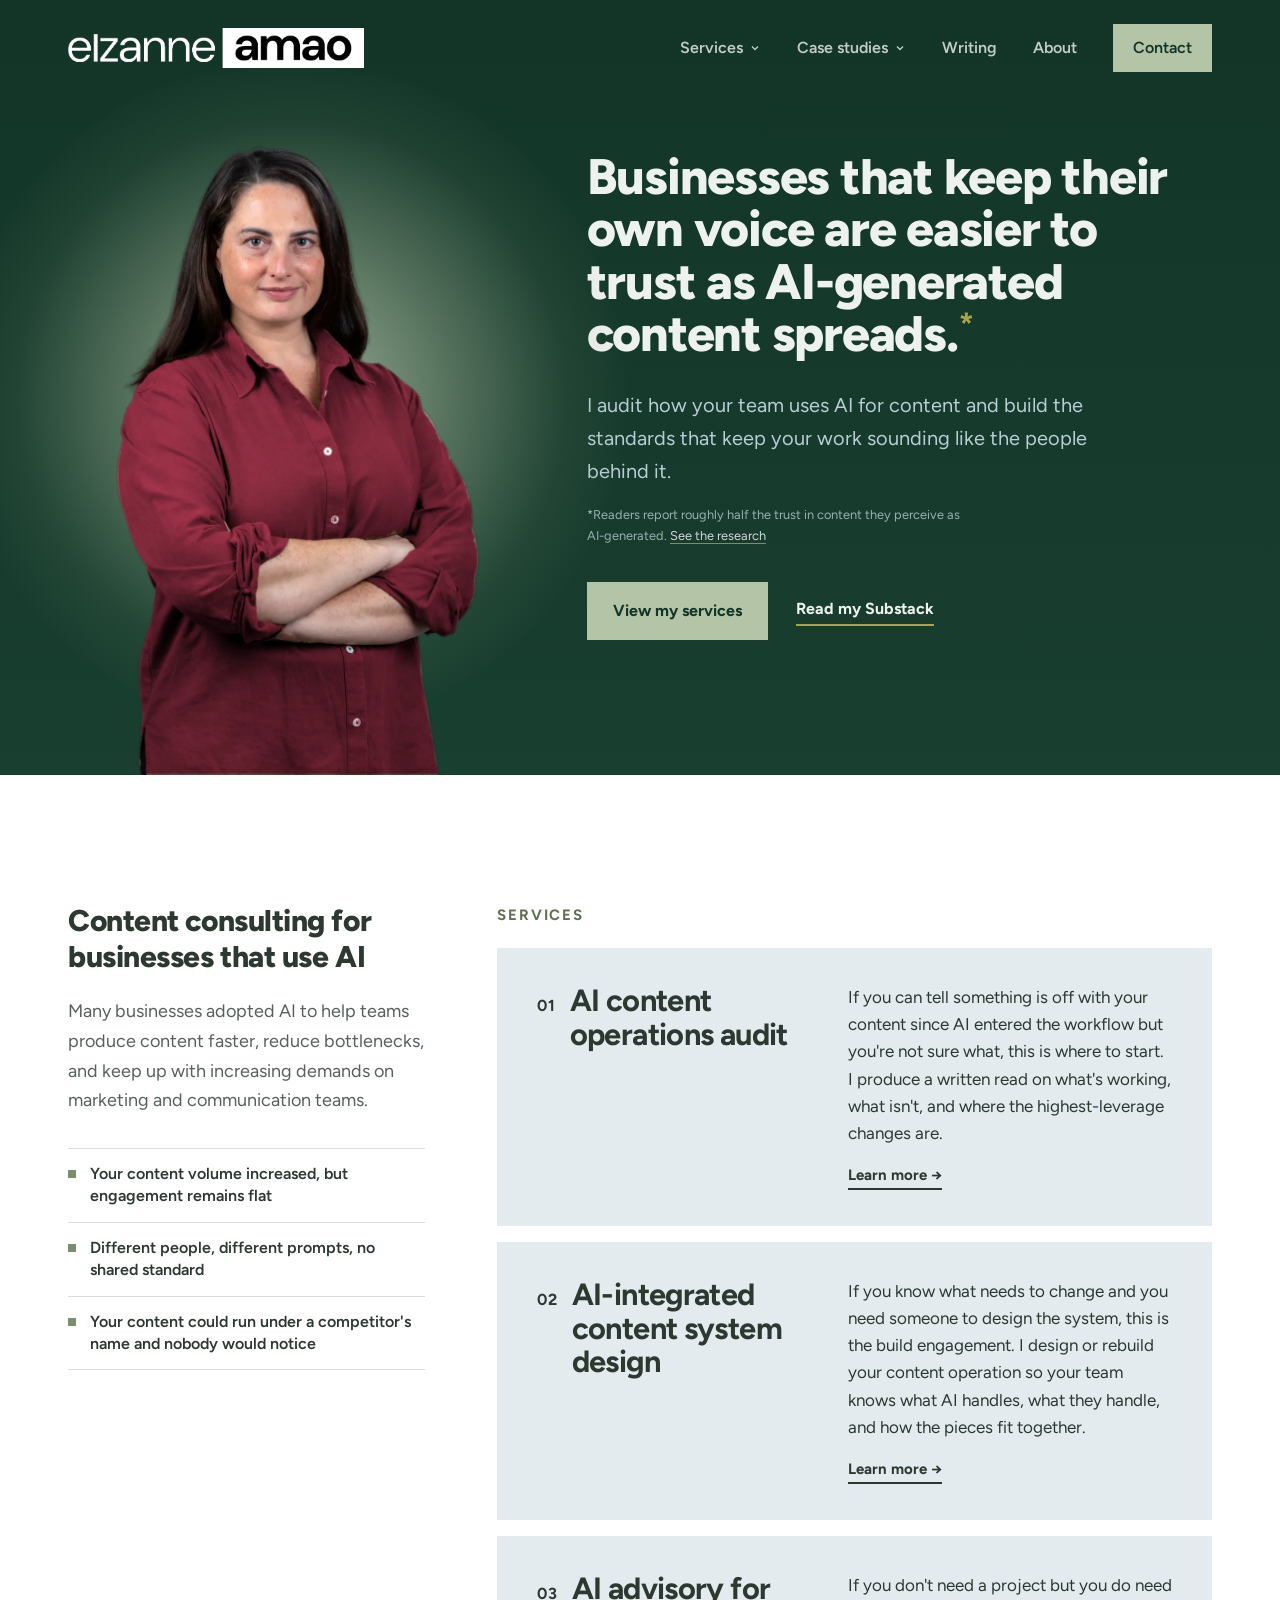
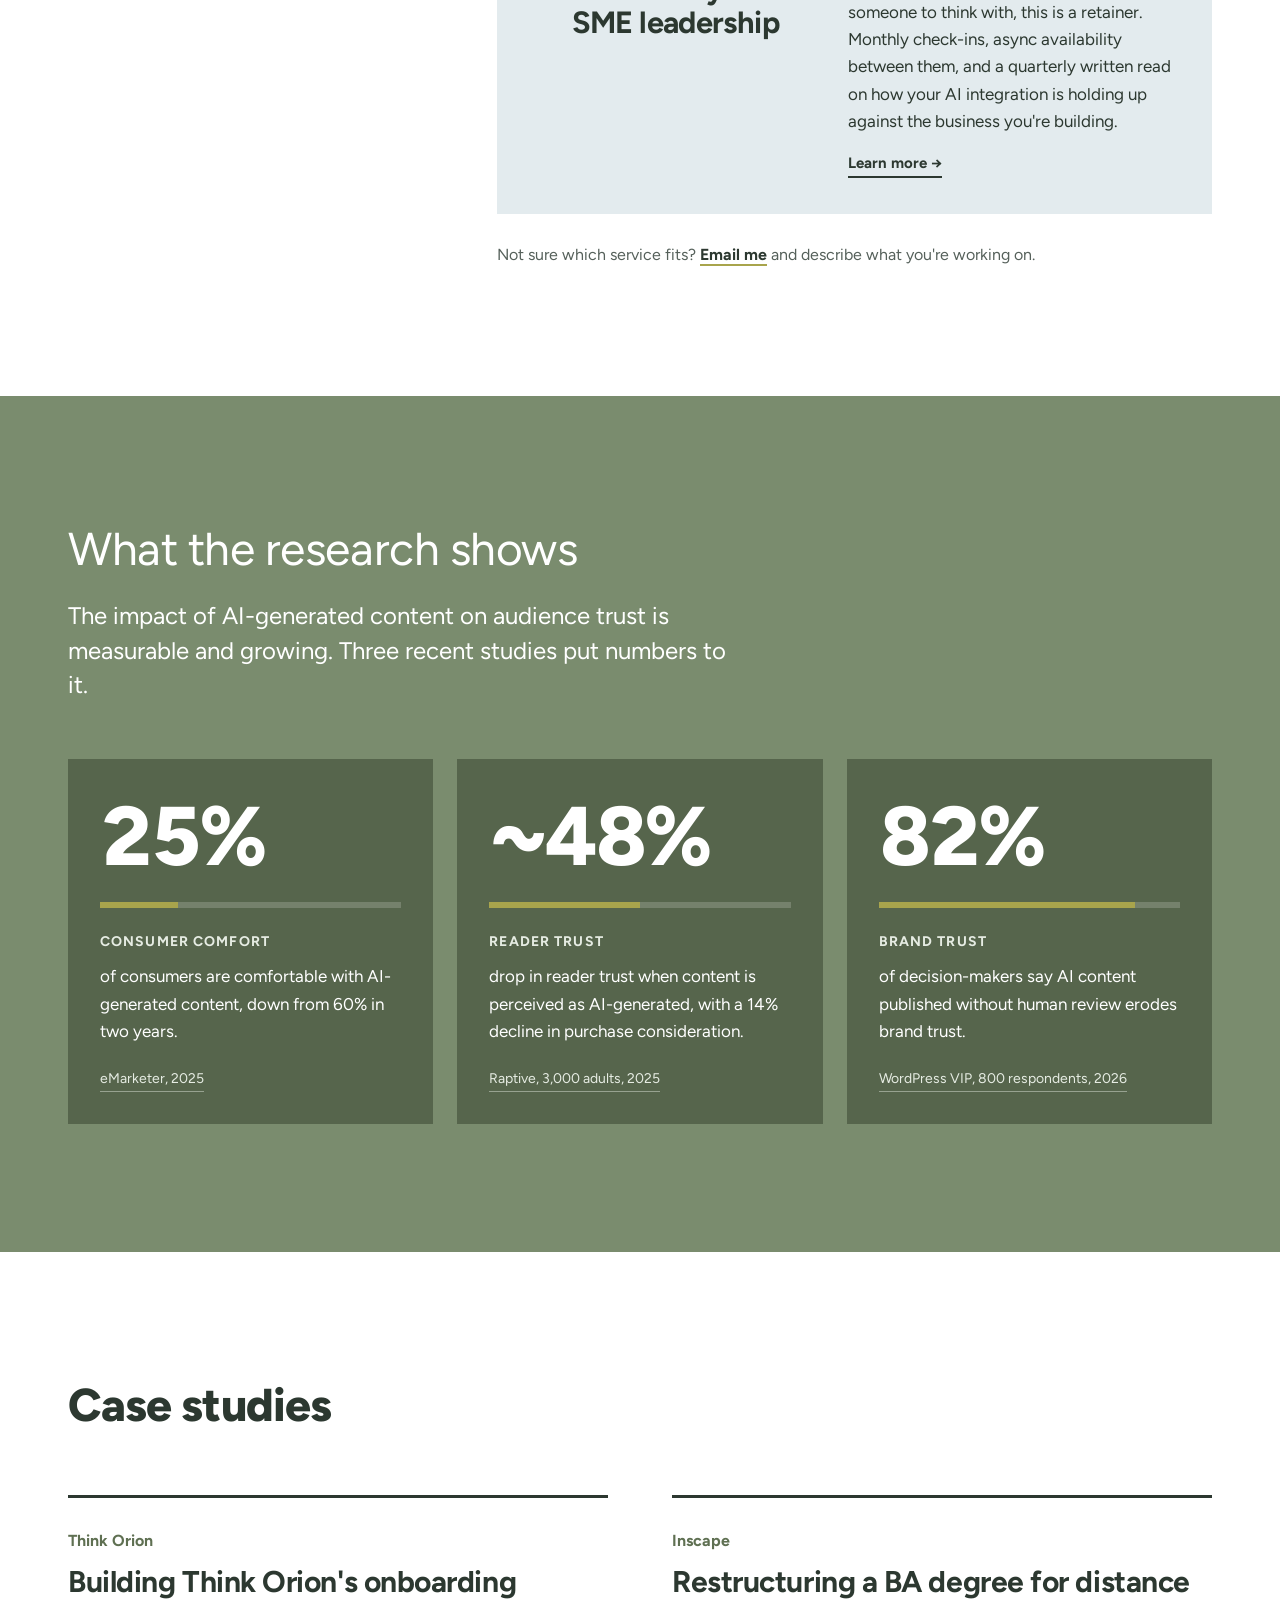
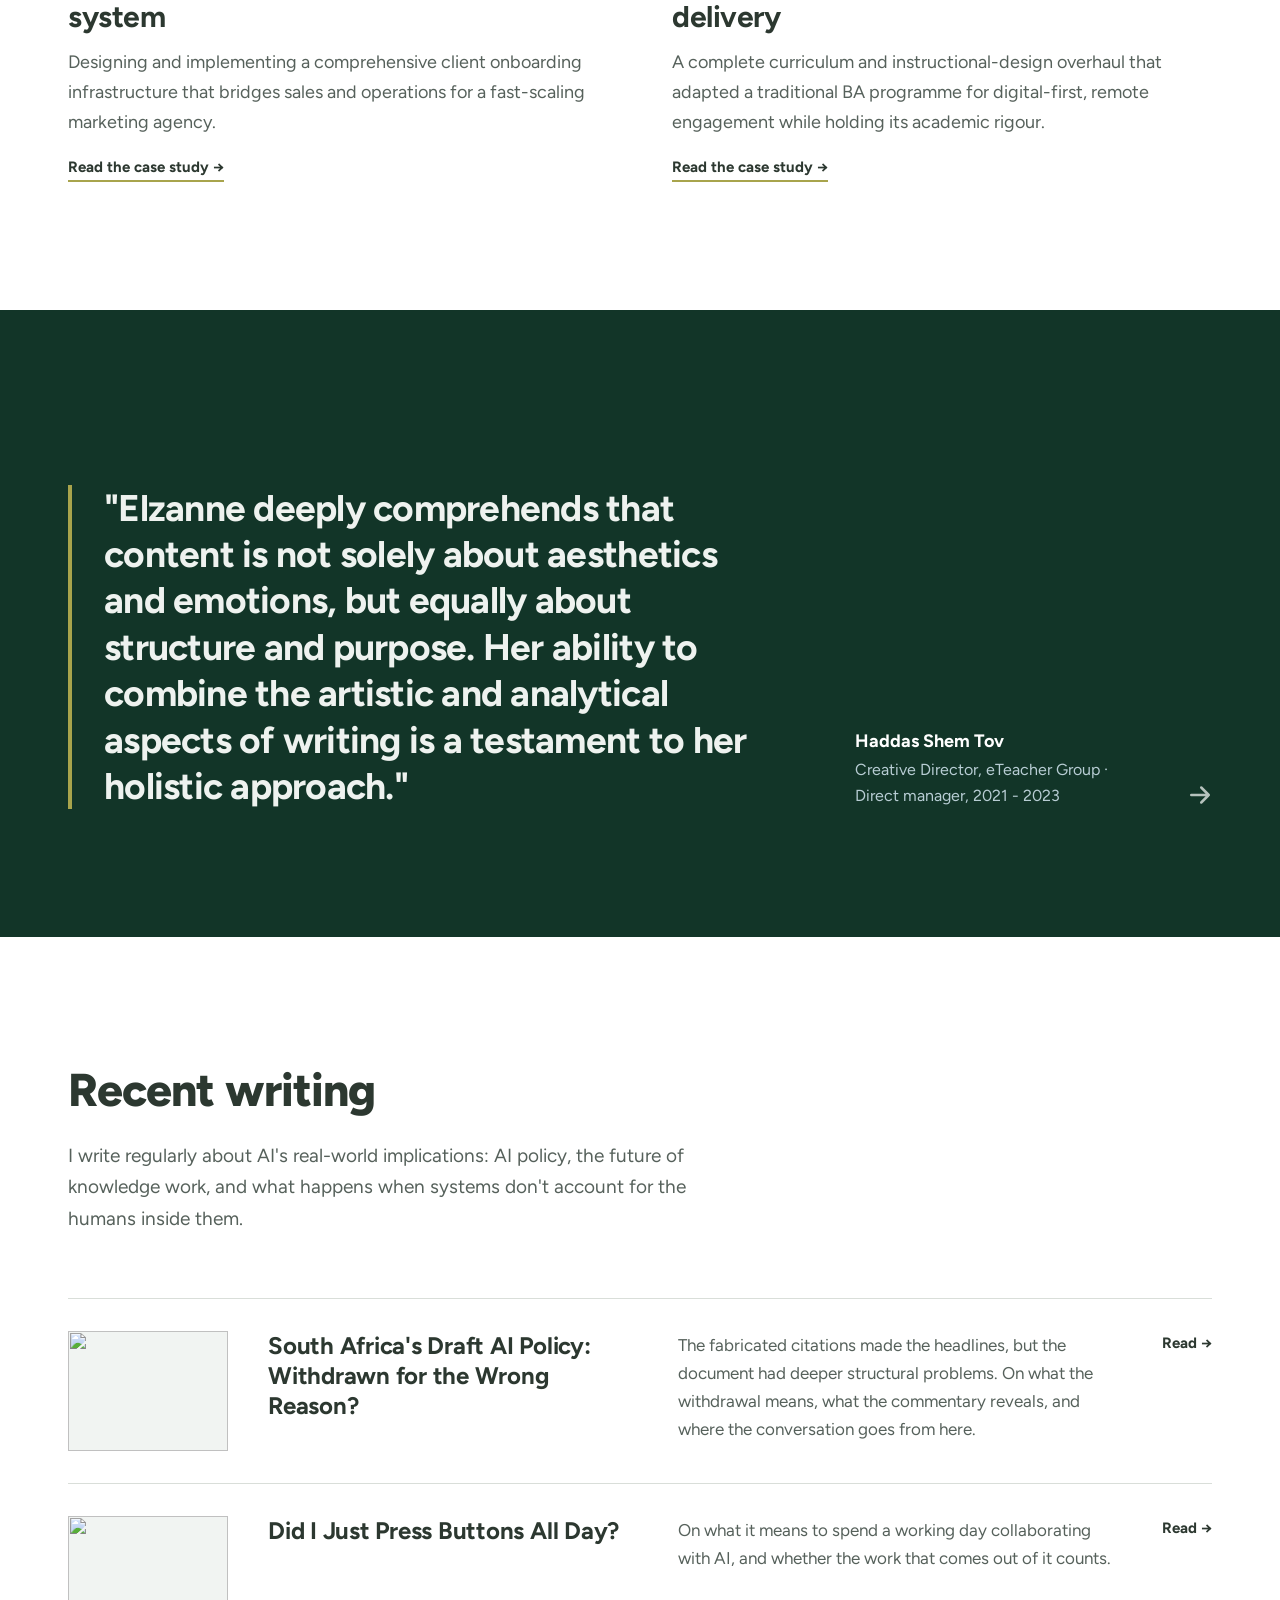
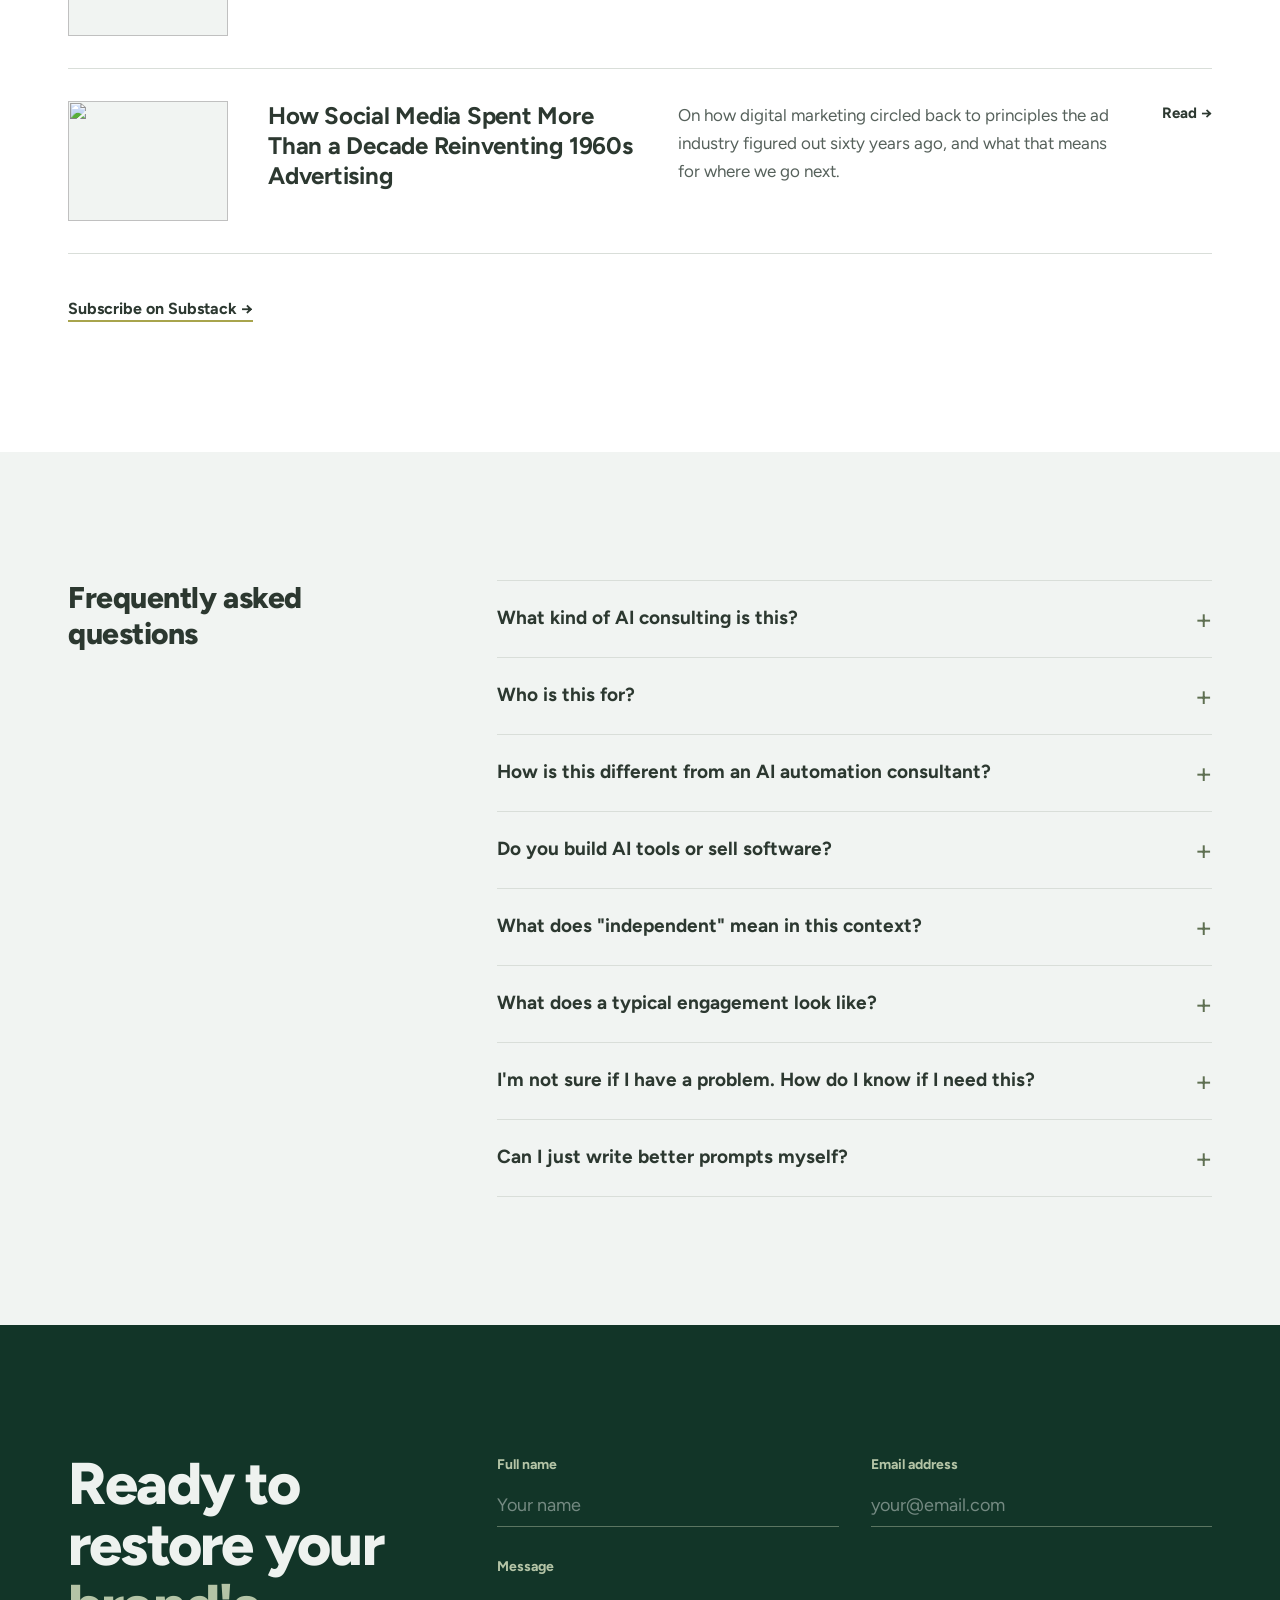
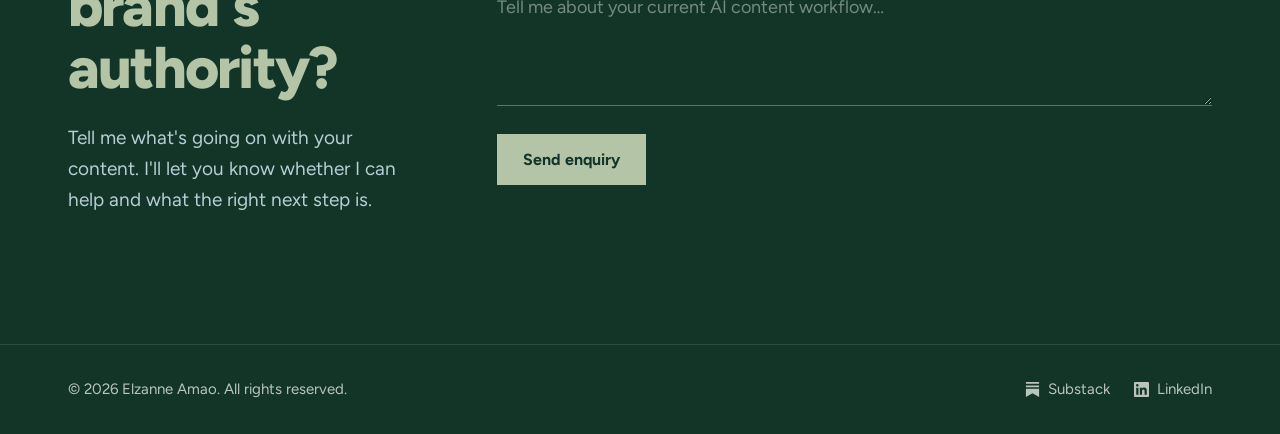
==== commit 68a9589b: "New hero copy with research footnote linked to the stats section Headline and subhead replaced; an a" ====
--- a/index.html
+++ b/index.html
@@ -133,7 +133,7 @@
 <link rel="preconnect" href="https://fonts.googleapis.com">
 <link rel="preconnect" href="https://fonts.gstatic.com" crossorigin>
 <link href="https://fonts.googleapis.com/css2?family=Figtree:wght@400..800&display=swap" rel="stylesheet">
-<link rel="stylesheet" href="site.css?v=19">
+<link rel="stylesheet" href="site.css?v=20">
 <style>
   /* Homepage-only styles. Shared styles are in site.css */
   .hero-band{overflow:hidden;padding:96px 0 0;background:linear-gradient(180deg,var(--night) 0%,var(--night-2) 100%)}
@@ -142,10 +142,17 @@
   .photo::before{content:"";position:absolute;left:50%;top:44%;width:150%;aspect-ratio:1;transform:translate(-50%,-50%);border-radius:50%;background:radial-gradient(circle,rgba(203,215,193,.75) 0%,rgba(180,196,166,.45) 30%,rgba(122,140,110,.12) 58%,rgba(38,48,41,0) 72%)}
   .photo img{position:relative;z-index:1;display:block;width:100%;max-width:470px;height:auto;margin:0 auto}
   .hero-text{align-self:center;padding:40px 0 120px}
-  h1{font-weight:800;font-size:clamp(2.6rem,5vw,4.5rem);line-height:1.02;letter-spacing:-.03em}
+  h1{font-weight:800;font-size:clamp(2.2rem,3.9vw,3.6rem);line-height:1.05;letter-spacing:-.025em}
+  .nowrap{white-space:nowrap}
   h1 em{font-style:normal;color:var(--sage-lt)}
   .lede{font-size:20px;color:var(--sea);max-width:40ch;margin-top:28px}
   .actions{display:flex;flex-wrap:wrap;gap:28px;align-items:center;margin-top:36px}
+  /* Hero footnote: under the subhead on desktop, below the buttons on mobile */
+  .hero-text{display:flex;flex-direction:column;align-items:flex-start}
+  .footnote-mark{color:var(--gold);text-decoration:none;font-size:.6em;vertical-align:super;line-height:0;margin-left:.05em}
+  .footnote-mark:hover{color:#c9c56a}
+  .footnote{font-size:.8rem;opacity:.8;margin-top:1rem;color:var(--sea);max-width:52ch}
+  .footnote a{color:#fff;border-bottom:1px solid var(--gold)}
   section{padding:128px 0}
   .section-intro{font-size:19px;color:var(--muted);max-width:56ch;margin-bottom:64px}
 
@@ -219,6 +226,7 @@
     .hero-band{padding-top:80px}
     .hero{grid-template-columns:1fr;gap:8px}
     .hero-text{padding:24px 0 0}
+    .hero-text .footnote{order:3;margin-top:24px}
     .photo{order:2;max-width:340px;margin:0 auto;width:100%}
     section{padding:80px 0}
     .stats{grid-template-columns:1fr;gap:16px}
@@ -266,8 +274,9 @@
     <div class="wrap hero">
       <div class="photo"><img src="images/elzanne-hero.webp" alt="Elzanne Amao" width="900" height="1272" fetchpriority="high"></div>
       <div class="hero-text">
-        <h1>Your team adopted AI. <em>Were your brand standards part of the plan?</em></h1>
-        <p class="lede">I help business owners find out what AI is doing to the standard of work their brand was built on.</p>
+        <h1>Businesses that keep their own voice are easier to trust as <span class="nowrap">AI-generated</span> content spreads.<a href="#research" class="footnote-mark" aria-label="See the research">*</a></h1>
+        <p class="lede">I audit how your team uses AI for content and build the standards that keep your work sounding like the people behind it.</p>
+        <p class="footnote">*Readers report roughly half the trust in content they perceive as <span class="nowrap">AI-generated</span>. <a href="#research">See the research</a></p>
         <div class="actions">
           <a class="btn btn-light" href="#services">View my services</a>
           <a class="tlink" href="https://elzanneamao.substack.com" target="_blank" rel="noopener">Read my Substack</a>
@@ -317,7 +326,7 @@
   </section>
 
   <!-- Research: data-count is the number the counter animates to; --pct sets the bar length -->
-  <section class="research">
+  <section class="research" id="research">
     <div class="wrap">
       <h2 class="section-title reveal">What the research shows</h2>
       <p class="stat-intro reveal">The impact of AI-generated content on audience trust is measurable and growing. Three recent studies put numbers to it.</p>
@@ -516,6 +525,6 @@
   </div>
 </footer>
 
-<script src="site.js?v=19"></script>
+<script src="site.js?v=20"></script>
 </body>
 </html>
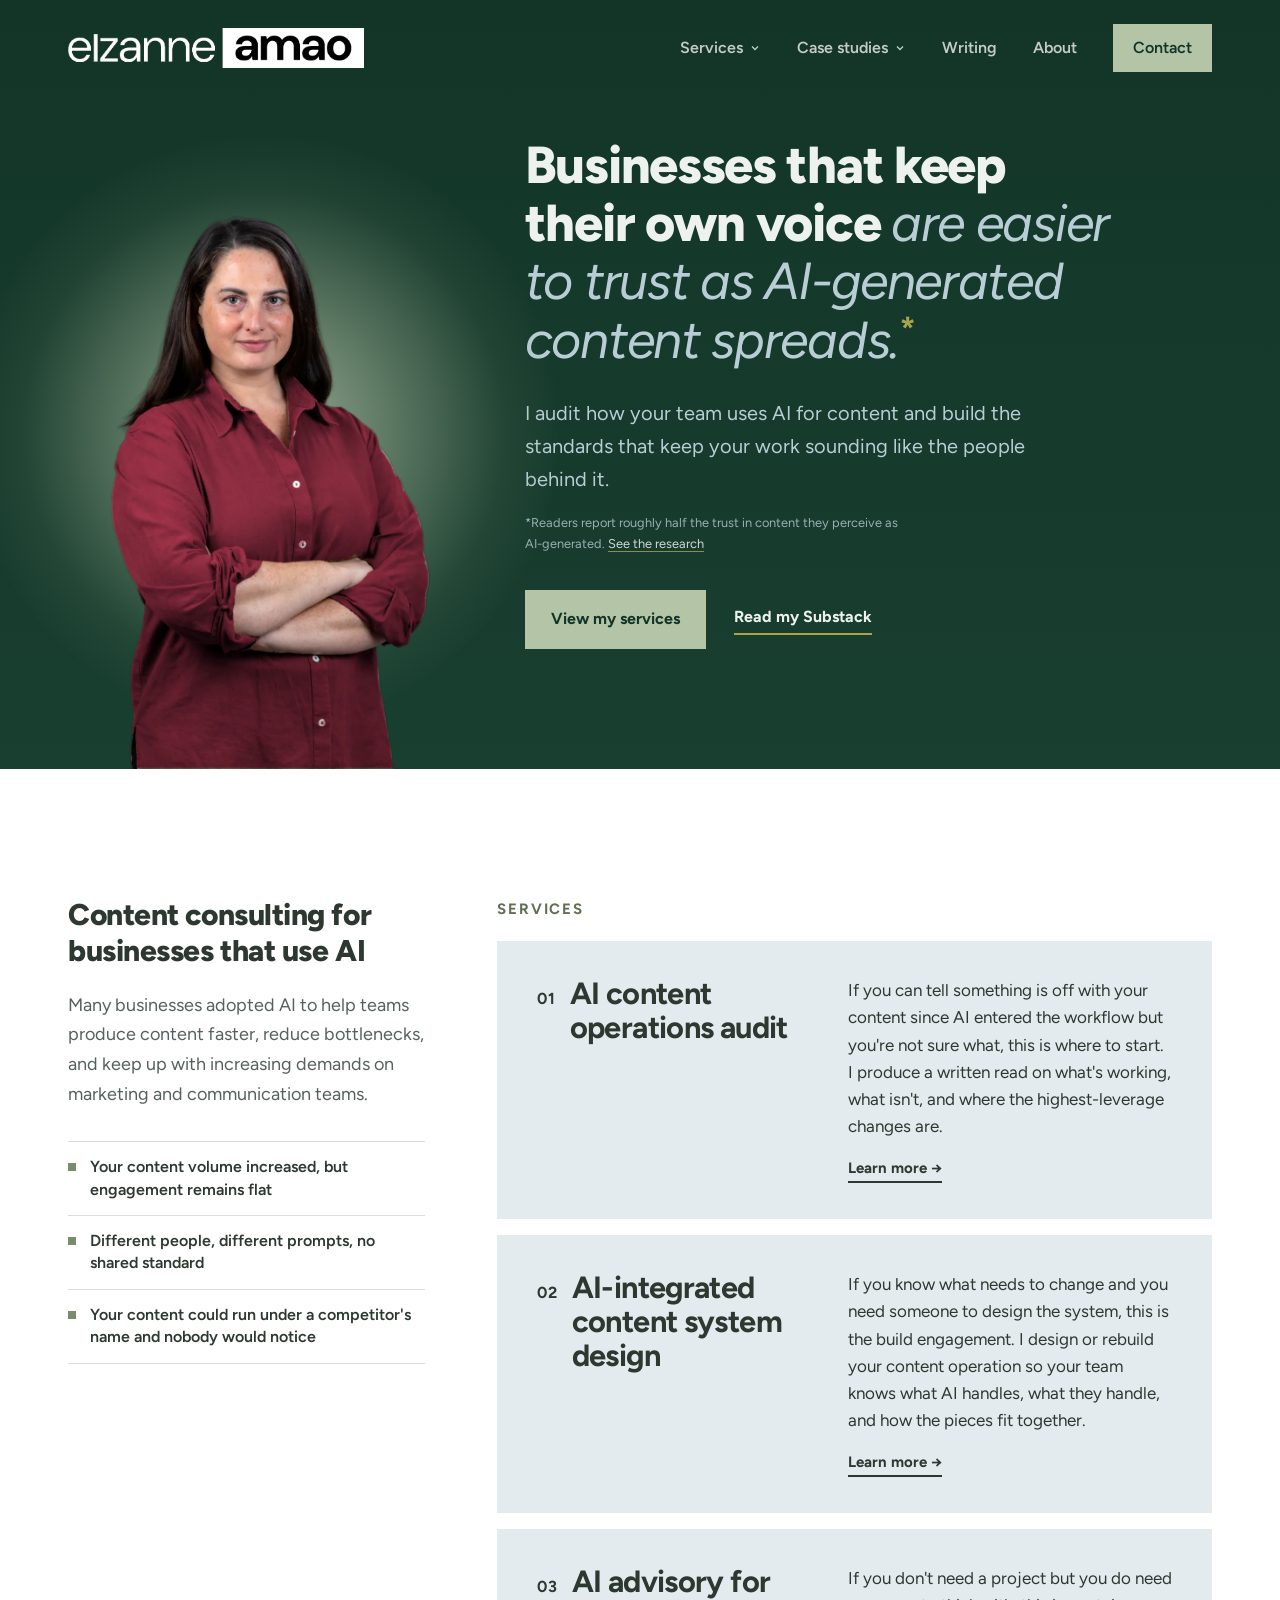
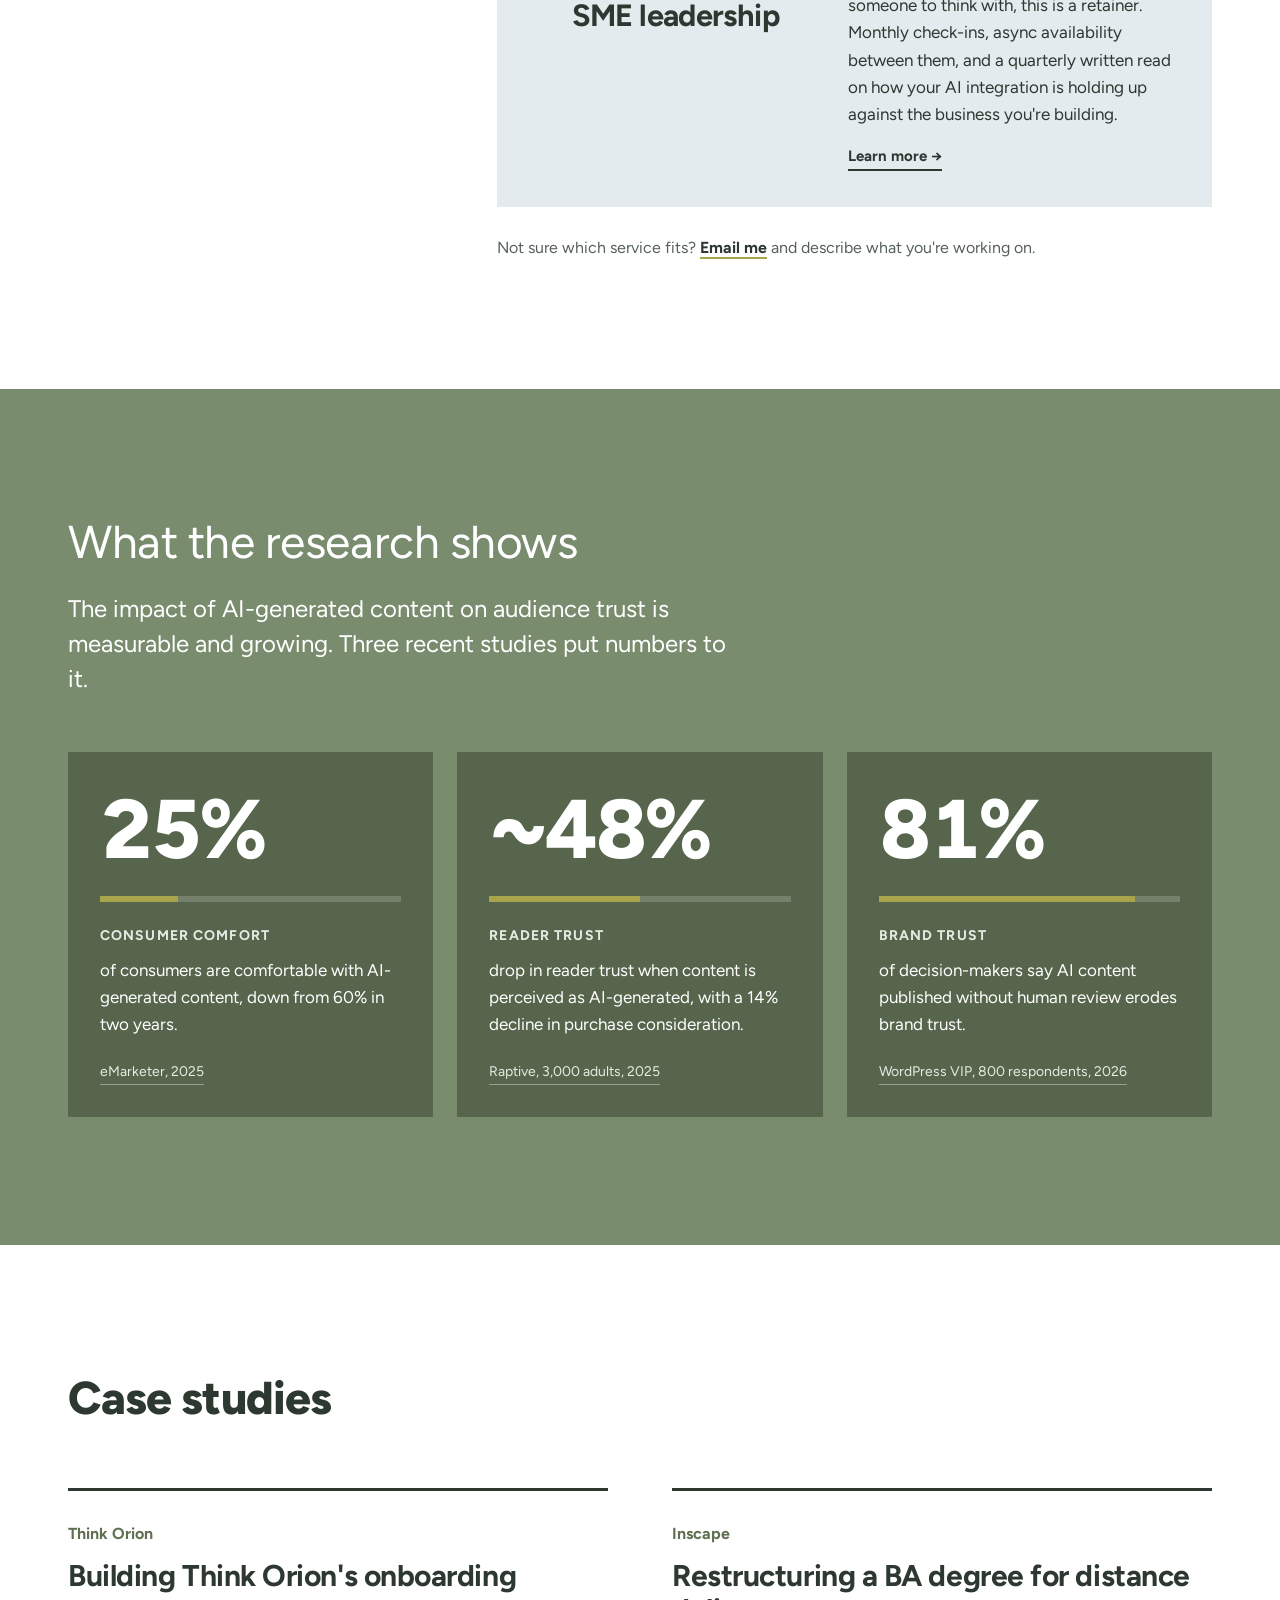
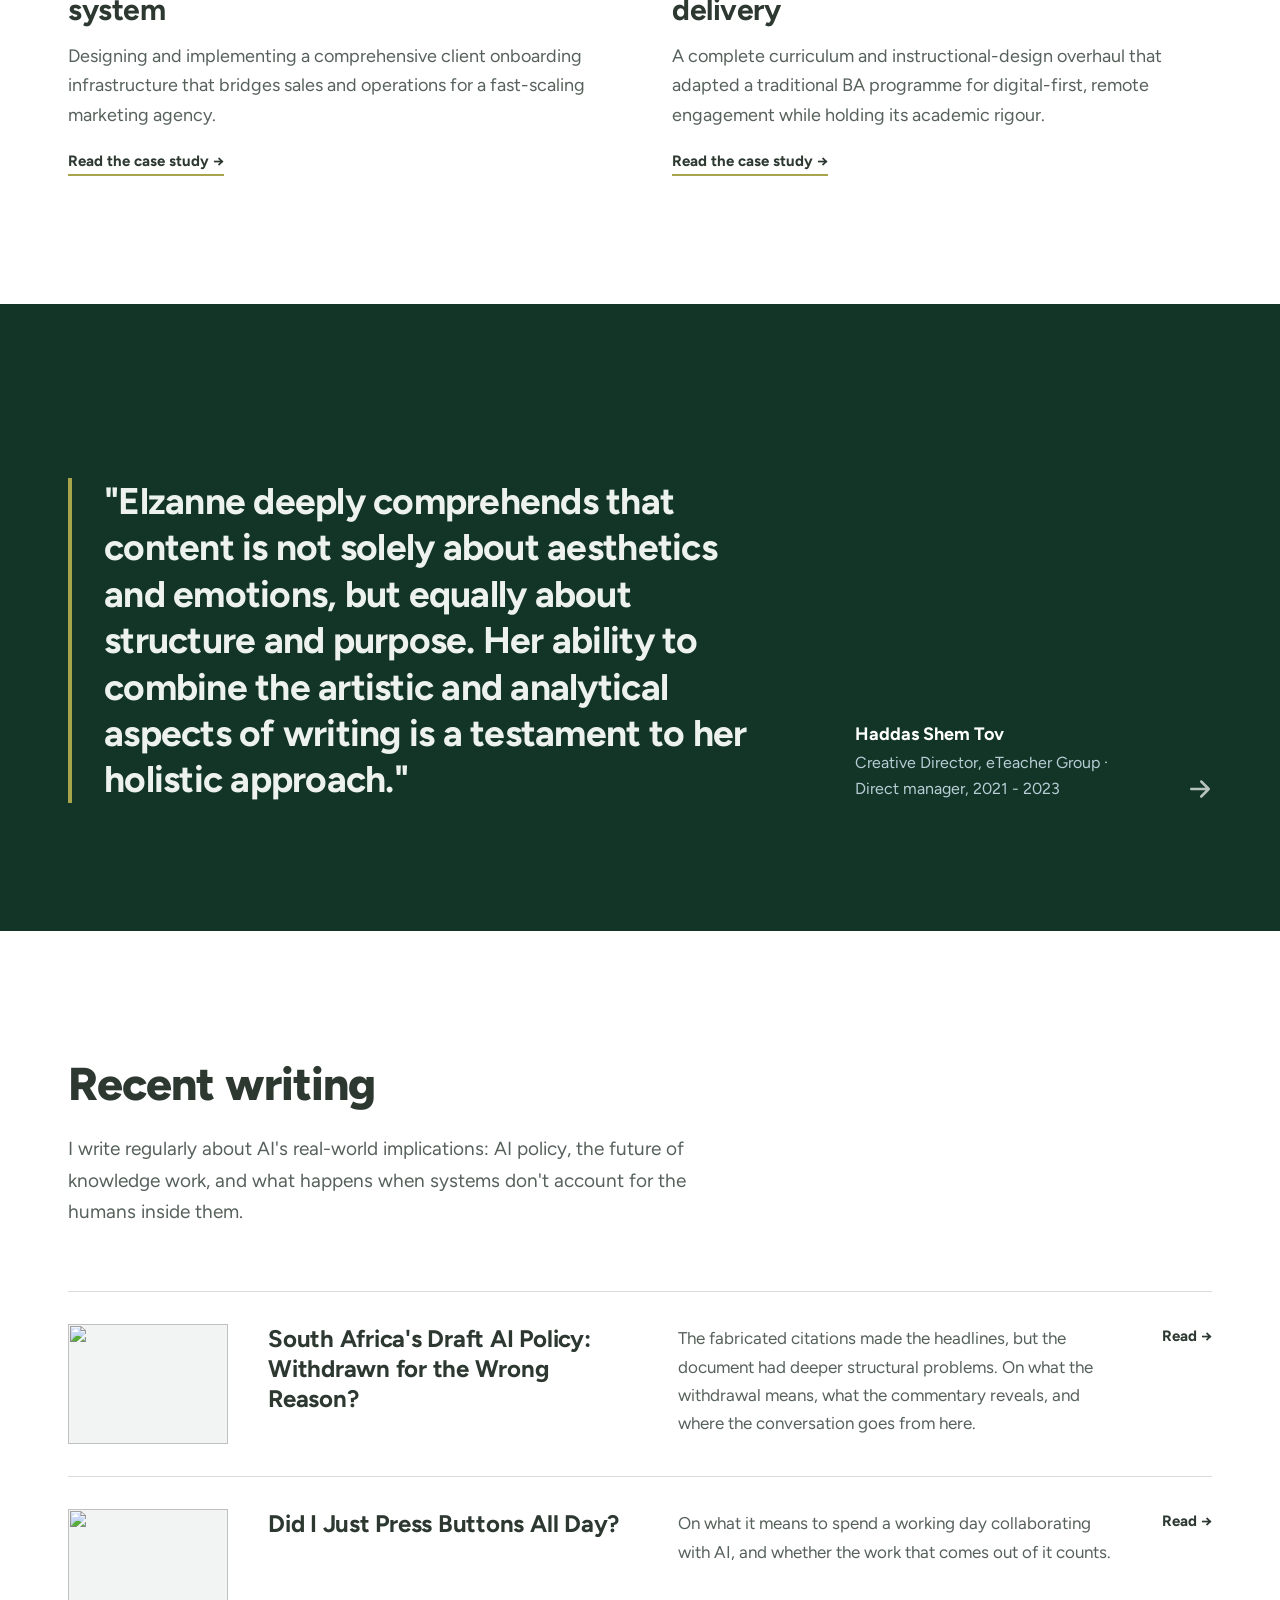
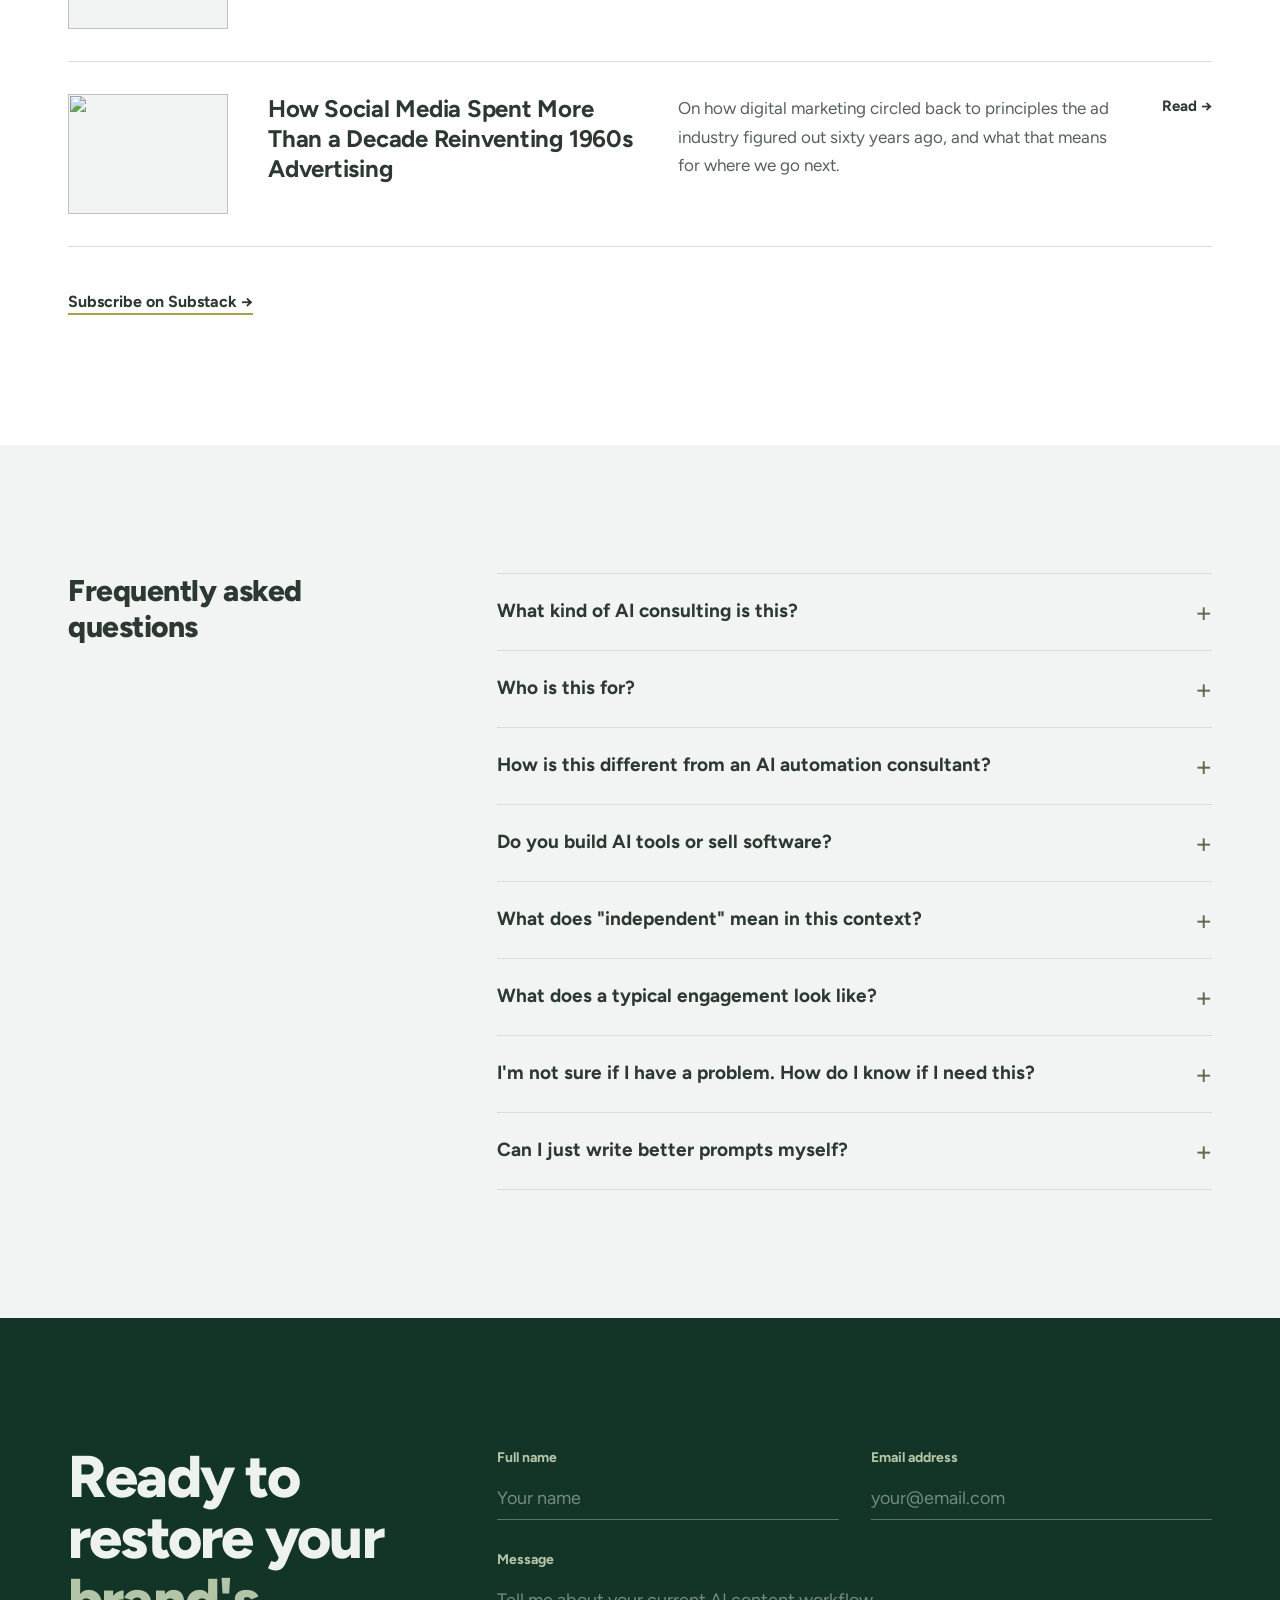
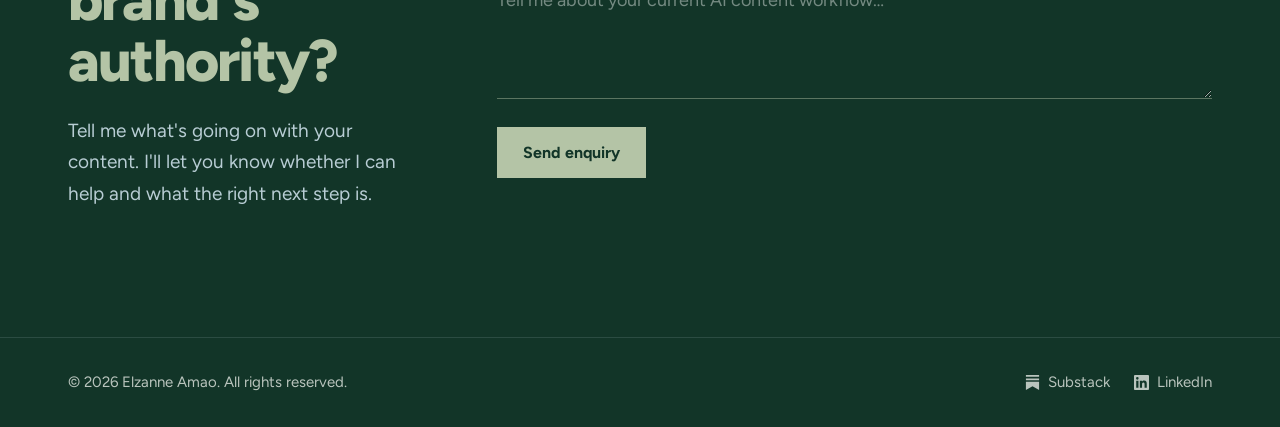
==== commit 51c4993c: "Two-tone hero headline: white lead-in, Sea Glass italic second half Smaller balanced headline (22ch," ====
--- a/index.html
+++ b/index.html
@@ -132,19 +132,20 @@
 <script>document.documentElement.classList.remove('no-js');document.documentElement.classList.add('js');</script>
 <link rel="preconnect" href="https://fonts.googleapis.com">
 <link rel="preconnect" href="https://fonts.gstatic.com" crossorigin>
-<link href="https://fonts.googleapis.com/css2?family=Figtree:wght@400..800&display=swap" rel="stylesheet">
-<link rel="stylesheet" href="site.css?v=20">
+<link href="https://fonts.googleapis.com/css2?family=Figtree:ital,wght@0,400..800;1,400&display=swap" rel="stylesheet">
+<link rel="stylesheet" href="site.css?v=21">
 <style>
   /* Homepage-only styles. Shared styles are in site.css */
   .hero-band{overflow:hidden;padding:96px 0 0;background:linear-gradient(180deg,var(--night) 0%,var(--night-2) 100%)}
-  .hero{display:grid;grid-template-columns:5fr 7fr;gap:72px;align-items:end}
+  .hero{display:grid;grid-template-columns:4fr 7fr;gap:64px;align-items:end}
   .photo{position:relative;padding-top:48px}
   .photo::before{content:"";position:absolute;left:50%;top:44%;width:150%;aspect-ratio:1;transform:translate(-50%,-50%);border-radius:50%;background:radial-gradient(circle,rgba(203,215,193,.75) 0%,rgba(180,196,166,.45) 30%,rgba(122,140,110,.12) 58%,rgba(38,48,41,0) 72%)}
   .photo img{position:relative;z-index:1;display:block;width:100%;max-width:470px;height:auto;margin:0 auto}
   .hero-text{align-self:center;padding:40px 0 120px}
-  h1{font-weight:800;font-size:clamp(2.2rem,3.9vw,3.6rem);line-height:1.05;letter-spacing:-.025em}
+  h1{font-weight:800;letter-spacing:-.025em}
+  .hero h1{font-size:clamp(2rem,1.2rem + 2.6vw,3.25rem);line-height:1.12;max-width:22ch;text-wrap:balance}
   .nowrap{white-space:nowrap}
-  h1 em{font-style:normal;color:var(--sage-lt)}
+  .hero h1 em{font-style:italic;font-weight:400;color:var(--sea)}
   .lede{font-size:20px;color:var(--sea);max-width:40ch;margin-top:28px}
   .actions{display:flex;flex-wrap:wrap;gap:28px;align-items:center;margin-top:36px}
   /* Hero footnote: under the subhead on desktop, below the buttons on mobile */
@@ -274,7 +275,7 @@
     <div class="wrap hero">
       <div class="photo"><img src="images/elzanne-hero.webp" alt="Elzanne Amao" width="900" height="1272" fetchpriority="high"></div>
       <div class="hero-text">
-        <h1>Businesses that keep their own voice are easier to trust as <span class="nowrap">AI-generated</span> content spreads.<a href="#research" class="footnote-mark" aria-label="See the research">*</a></h1>
+        <h1>Businesses that keep their own voice <em>are easier to trust as <span class="nowrap">AI-generated</span> content&nbsp;spreads.</em><a href="#research" class="footnote-mark" aria-label="See the research">*</a></h1>
         <p class="lede">I audit how your team uses AI for content and build the standards that keep your work sounding like the people behind it.</p>
         <p class="footnote">*Readers report roughly half the trust in content they perceive as <span class="nowrap">AI-generated</span>. <a href="#research">See the research</a></p>
         <div class="actions">
@@ -525,6 +526,6 @@
   </div>
 </footer>
 
-<script src="site.js?v=20"></script>
+<script src="site.js?v=21"></script>
 </body>
 </html>
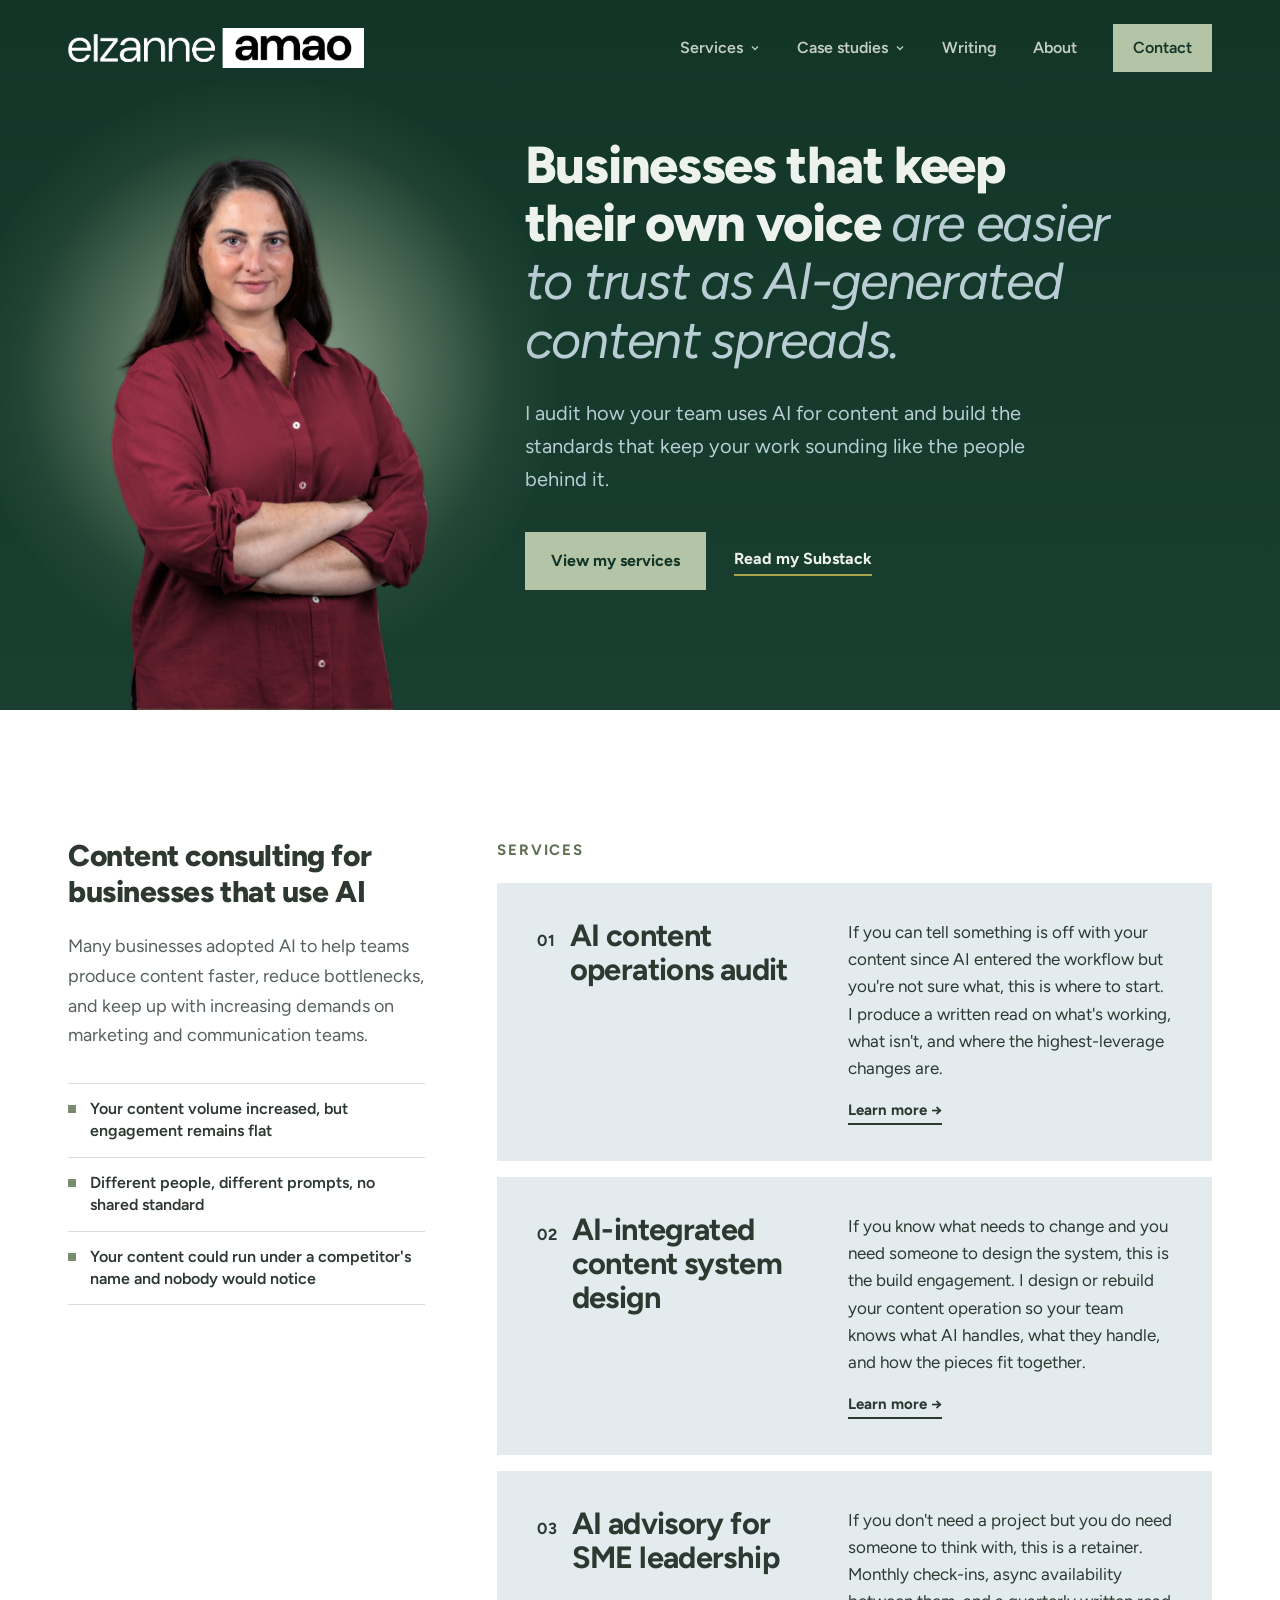
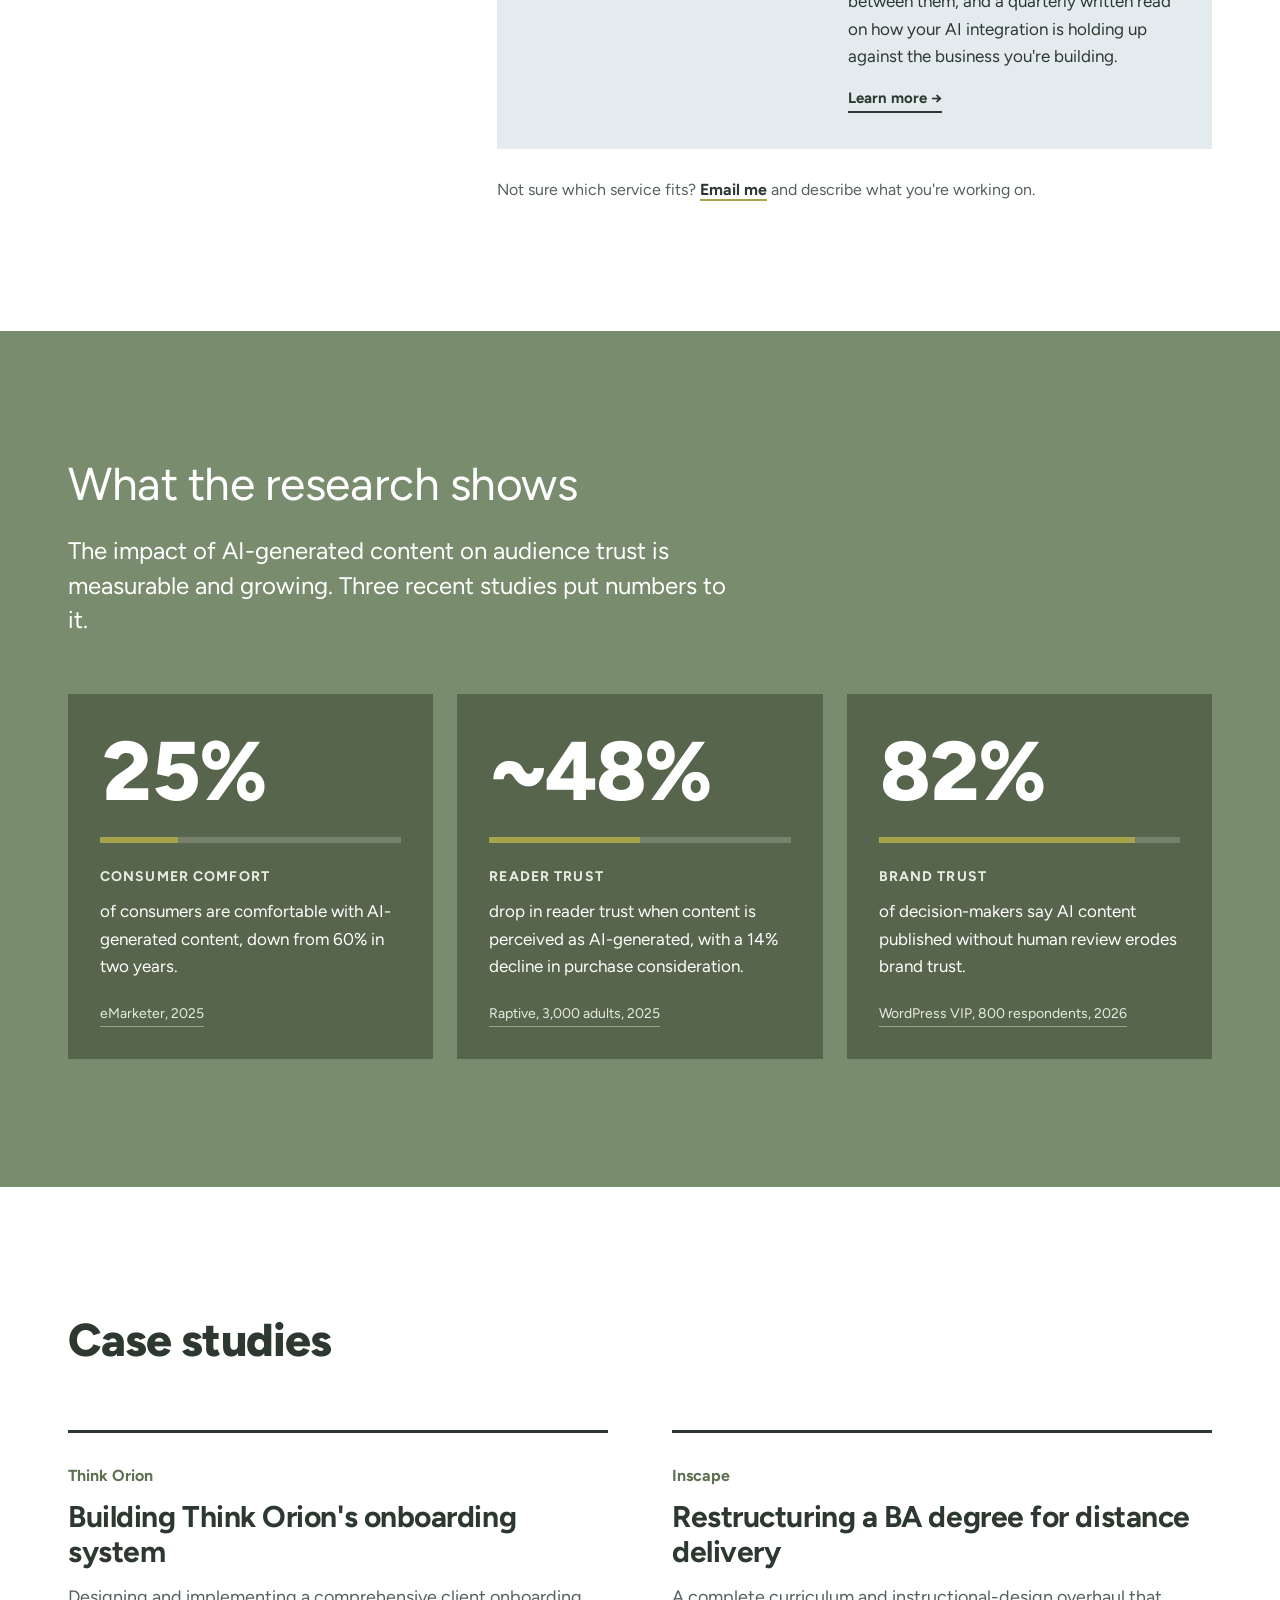
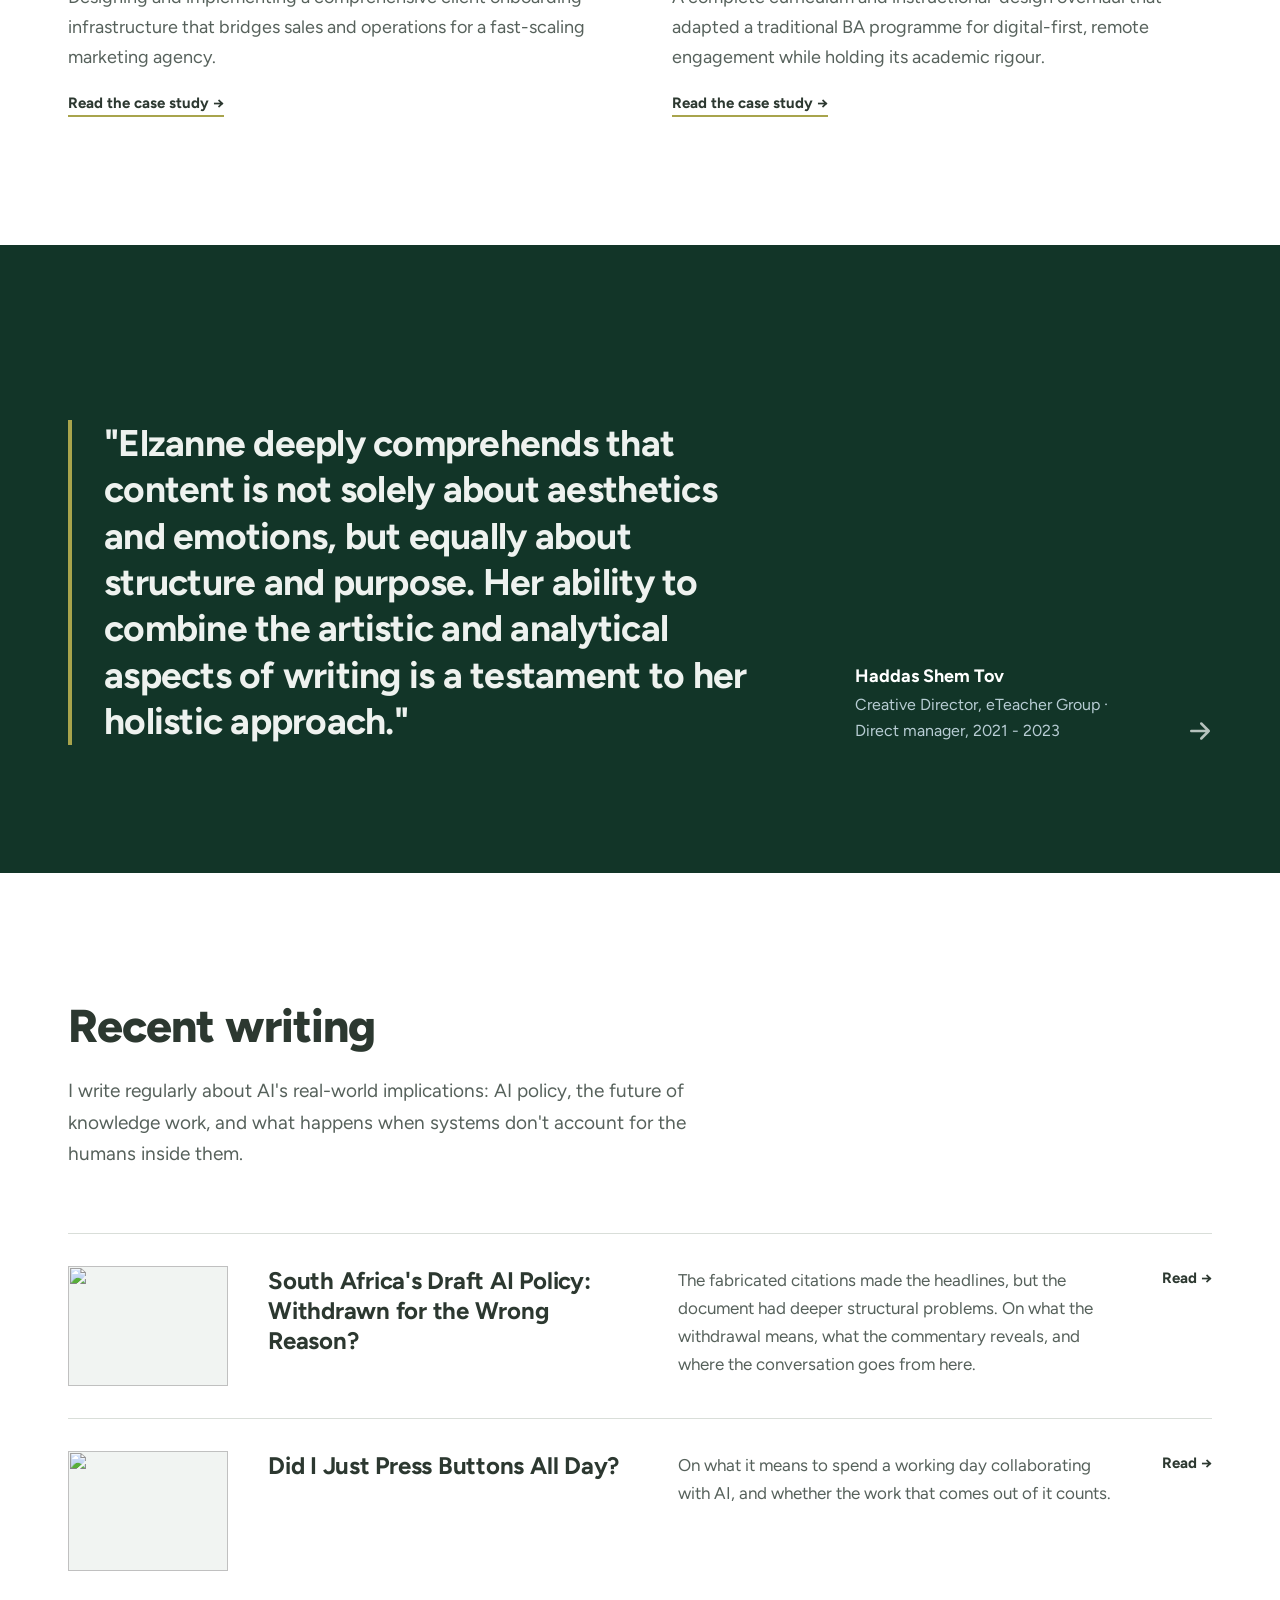
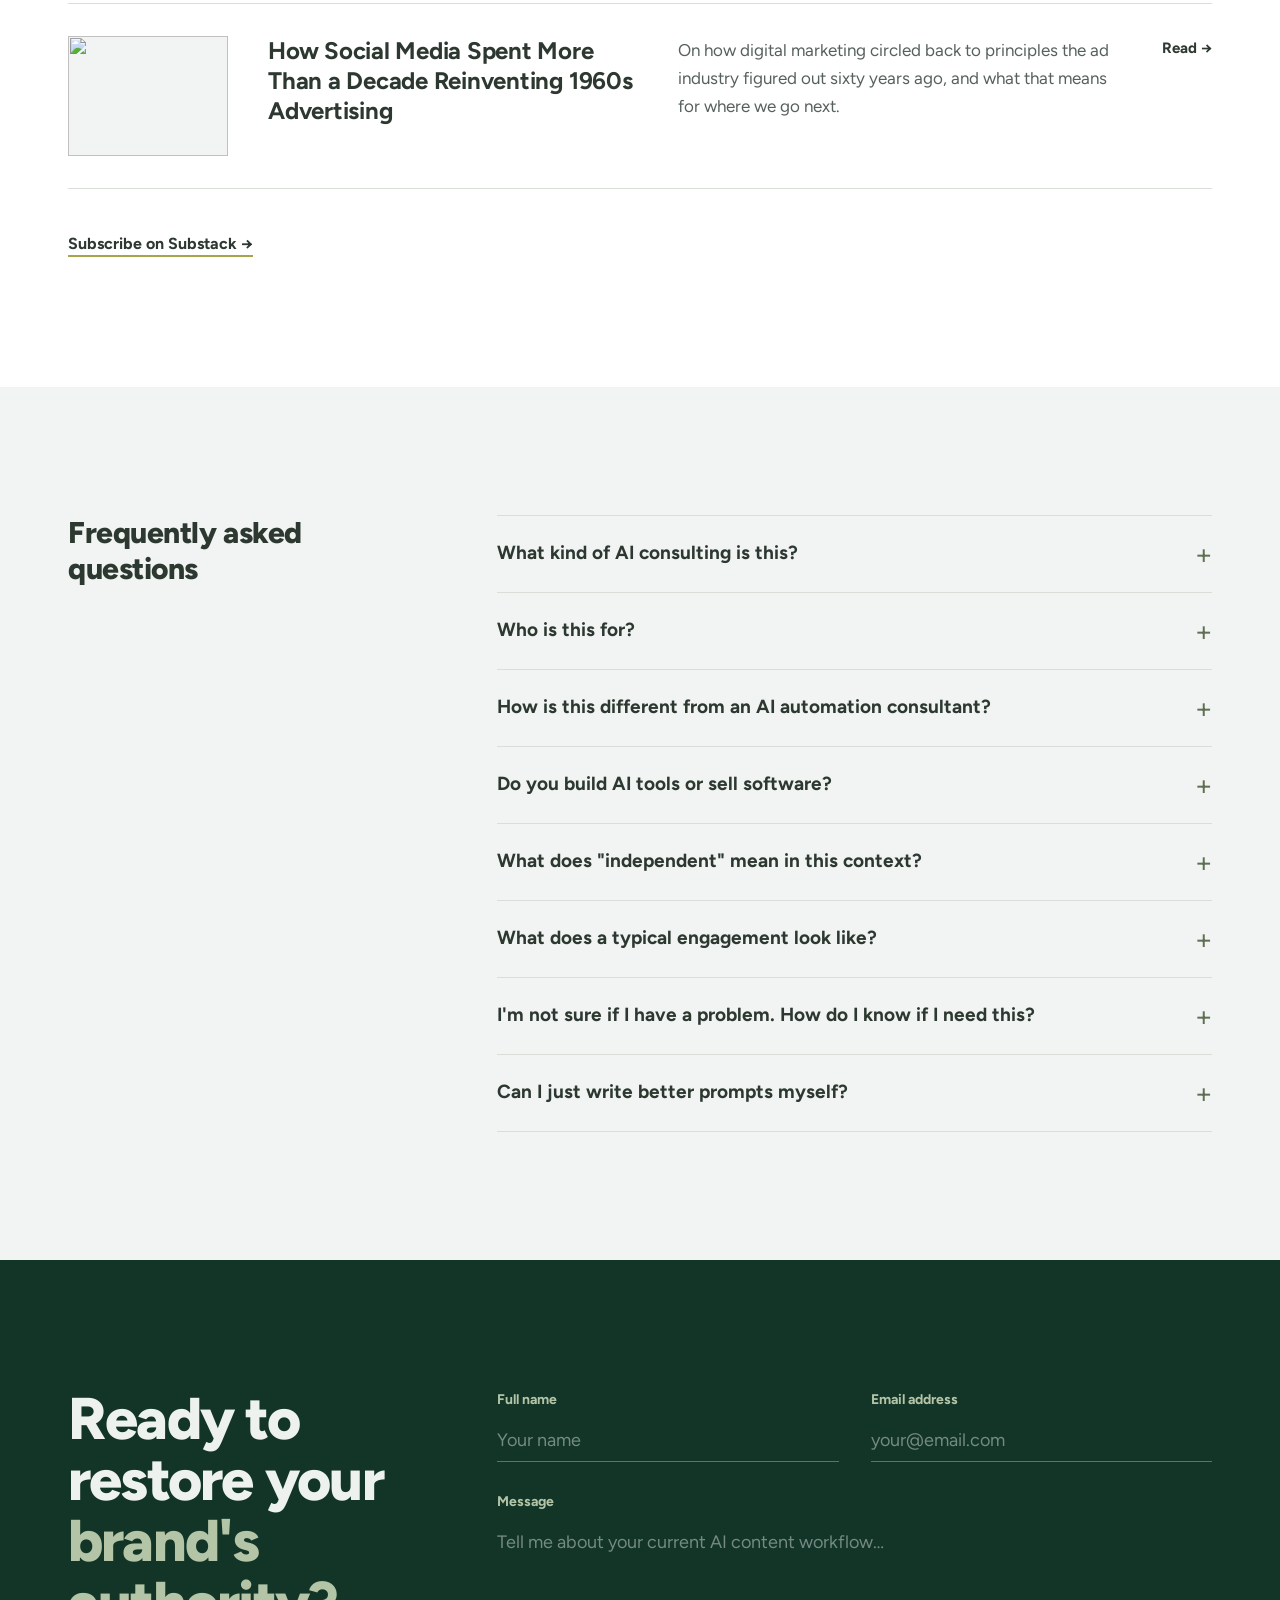
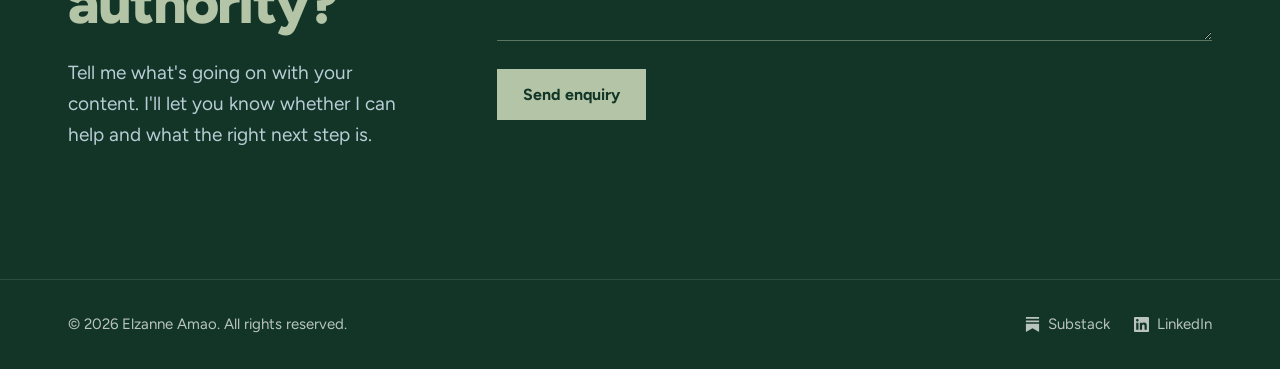
==== commit ec6c31b1: "Remove hero asterisk and research footnote Co-Authored-By: Claude Opus 5.5 <noreply@anthropic.com> C" ====
--- a/index.html
+++ b/index.html
@@ -133,7 +133,7 @@
 <link rel="preconnect" href="https://fonts.googleapis.com">
 <link rel="preconnect" href="https://fonts.gstatic.com" crossorigin>
 <link href="https://fonts.googleapis.com/css2?family=Figtree:ital,wght@0,400..800;1,400&display=swap" rel="stylesheet">
-<link rel="stylesheet" href="site.css?v=21">
+<link rel="stylesheet" href="site.css?v=22">
 <style>
   /* Homepage-only styles. Shared styles are in site.css */
   .hero-band{overflow:hidden;padding:96px 0 0;background:linear-gradient(180deg,var(--night) 0%,var(--night-2) 100%)}
@@ -148,12 +148,7 @@
   .hero h1 em{font-style:italic;font-weight:400;color:var(--sea)}
   .lede{font-size:20px;color:var(--sea);max-width:40ch;margin-top:28px}
   .actions{display:flex;flex-wrap:wrap;gap:28px;align-items:center;margin-top:36px}
-  /* Hero footnote: under the subhead on desktop, below the buttons on mobile */
   .hero-text{display:flex;flex-direction:column;align-items:flex-start}
-  .footnote-mark{color:var(--gold);text-decoration:none;font-size:.6em;vertical-align:super;line-height:0;margin-left:.05em}
-  .footnote-mark:hover{color:#c9c56a}
-  .footnote{font-size:.8rem;opacity:.8;margin-top:1rem;color:var(--sea);max-width:52ch}
-  .footnote a{color:#fff;border-bottom:1px solid var(--gold)}
   section{padding:128px 0}
   .section-intro{font-size:19px;color:var(--muted);max-width:56ch;margin-bottom:64px}
 
@@ -227,7 +222,6 @@
     .hero-band{padding-top:80px}
     .hero{grid-template-columns:1fr;gap:8px}
     .hero-text{padding:24px 0 0}
-    .hero-text .footnote{order:3;margin-top:24px}
     .photo{order:2;max-width:340px;margin:0 auto;width:100%}
     section{padding:80px 0}
     .stats{grid-template-columns:1fr;gap:16px}
@@ -275,9 +269,8 @@
     <div class="wrap hero">
       <div class="photo"><img src="images/elzanne-hero.webp" alt="Elzanne Amao" width="900" height="1272" fetchpriority="high"></div>
       <div class="hero-text">
-        <h1>Businesses that keep their own voice <em>are easier to trust as <span class="nowrap">AI-generated</span> content&nbsp;spreads.</em><a href="#research" class="footnote-mark" aria-label="See the research">*</a></h1>
+        <h1>Businesses that keep their own voice <em>are easier to trust as <span class="nowrap">AI-generated</span> content&nbsp;spreads.</em></h1>
         <p class="lede">I audit how your team uses AI for content and build the standards that keep your work sounding like the people behind it.</p>
-        <p class="footnote">*Readers report roughly half the trust in content they perceive as <span class="nowrap">AI-generated</span>. <a href="#research">See the research</a></p>
         <div class="actions">
           <a class="btn btn-light" href="#services">View my services</a>
           <a class="tlink" href="https://elzanneamao.substack.com" target="_blank" rel="noopener">Read my Substack</a>
@@ -526,6 +519,6 @@
   </div>
 </footer>
 
-<script src="site.js?v=21"></script>
+<script src="site.js?v=22"></script>
 </body>
 </html>
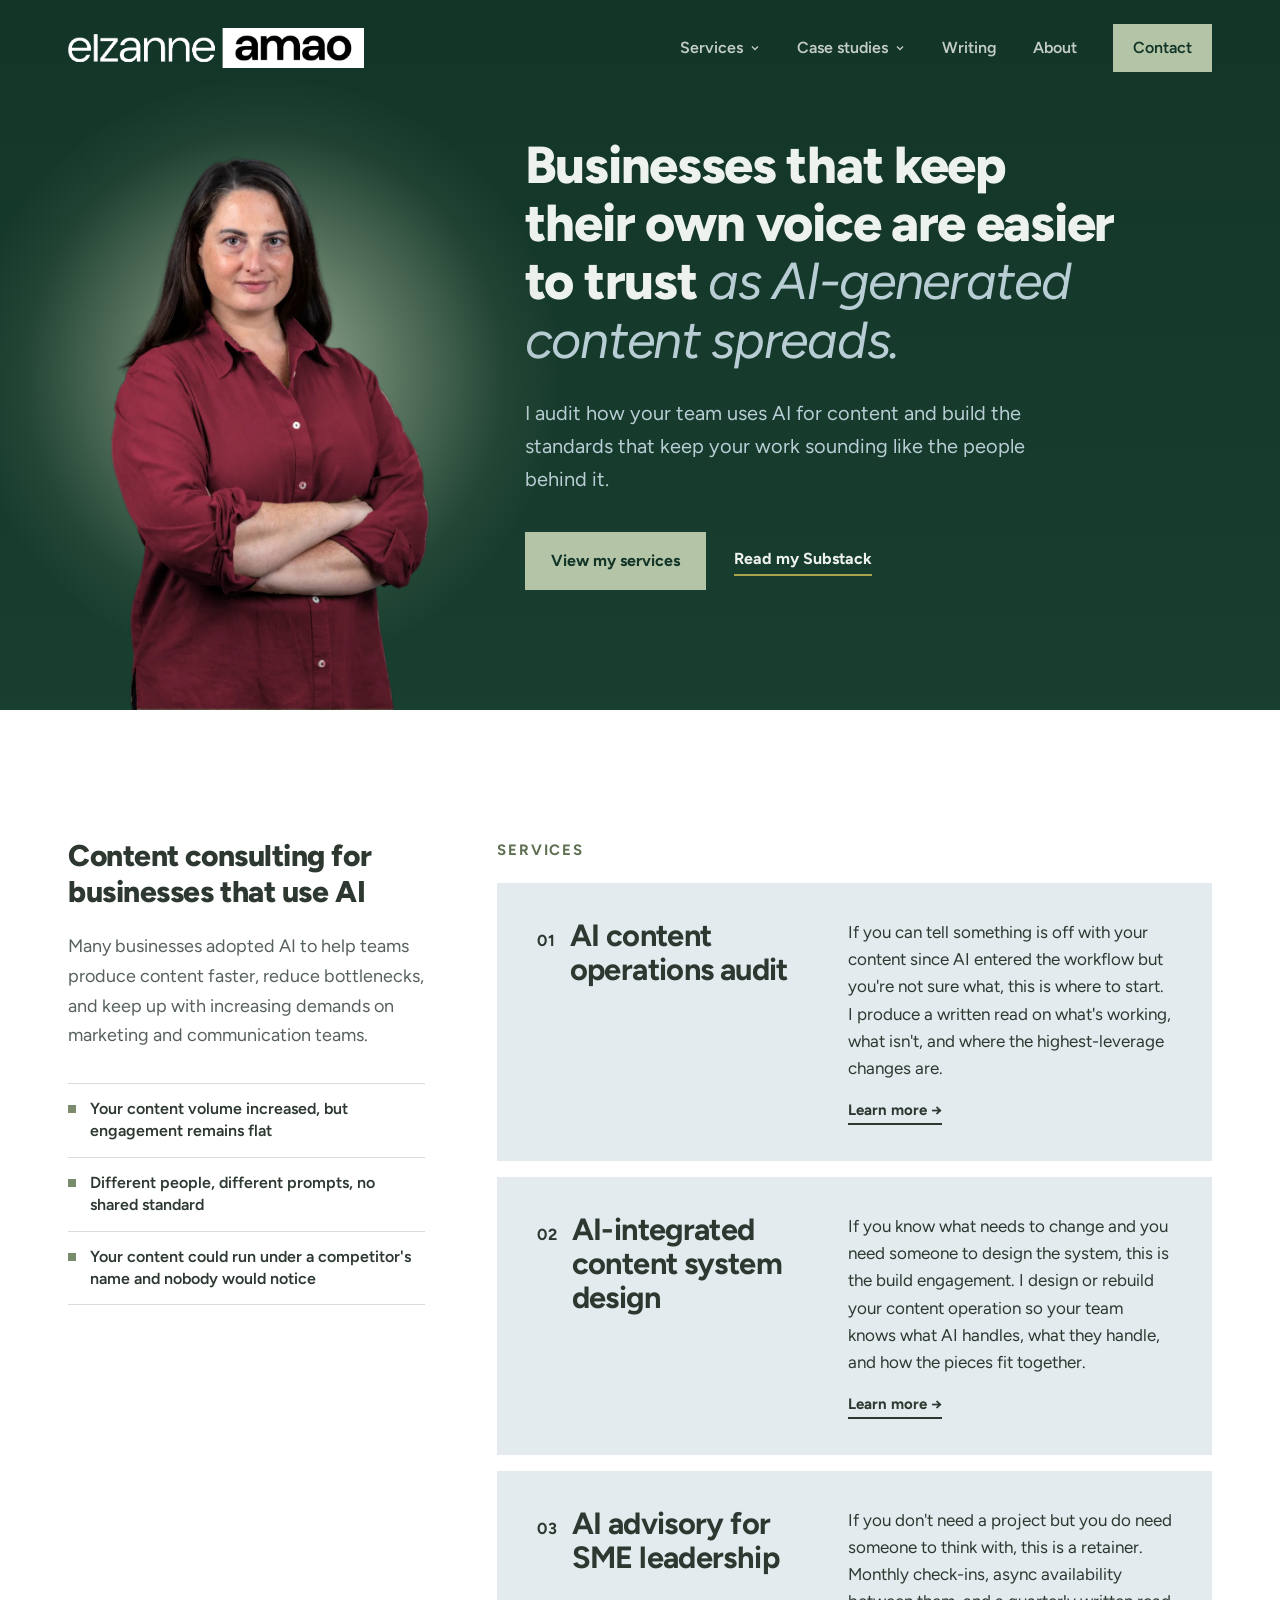
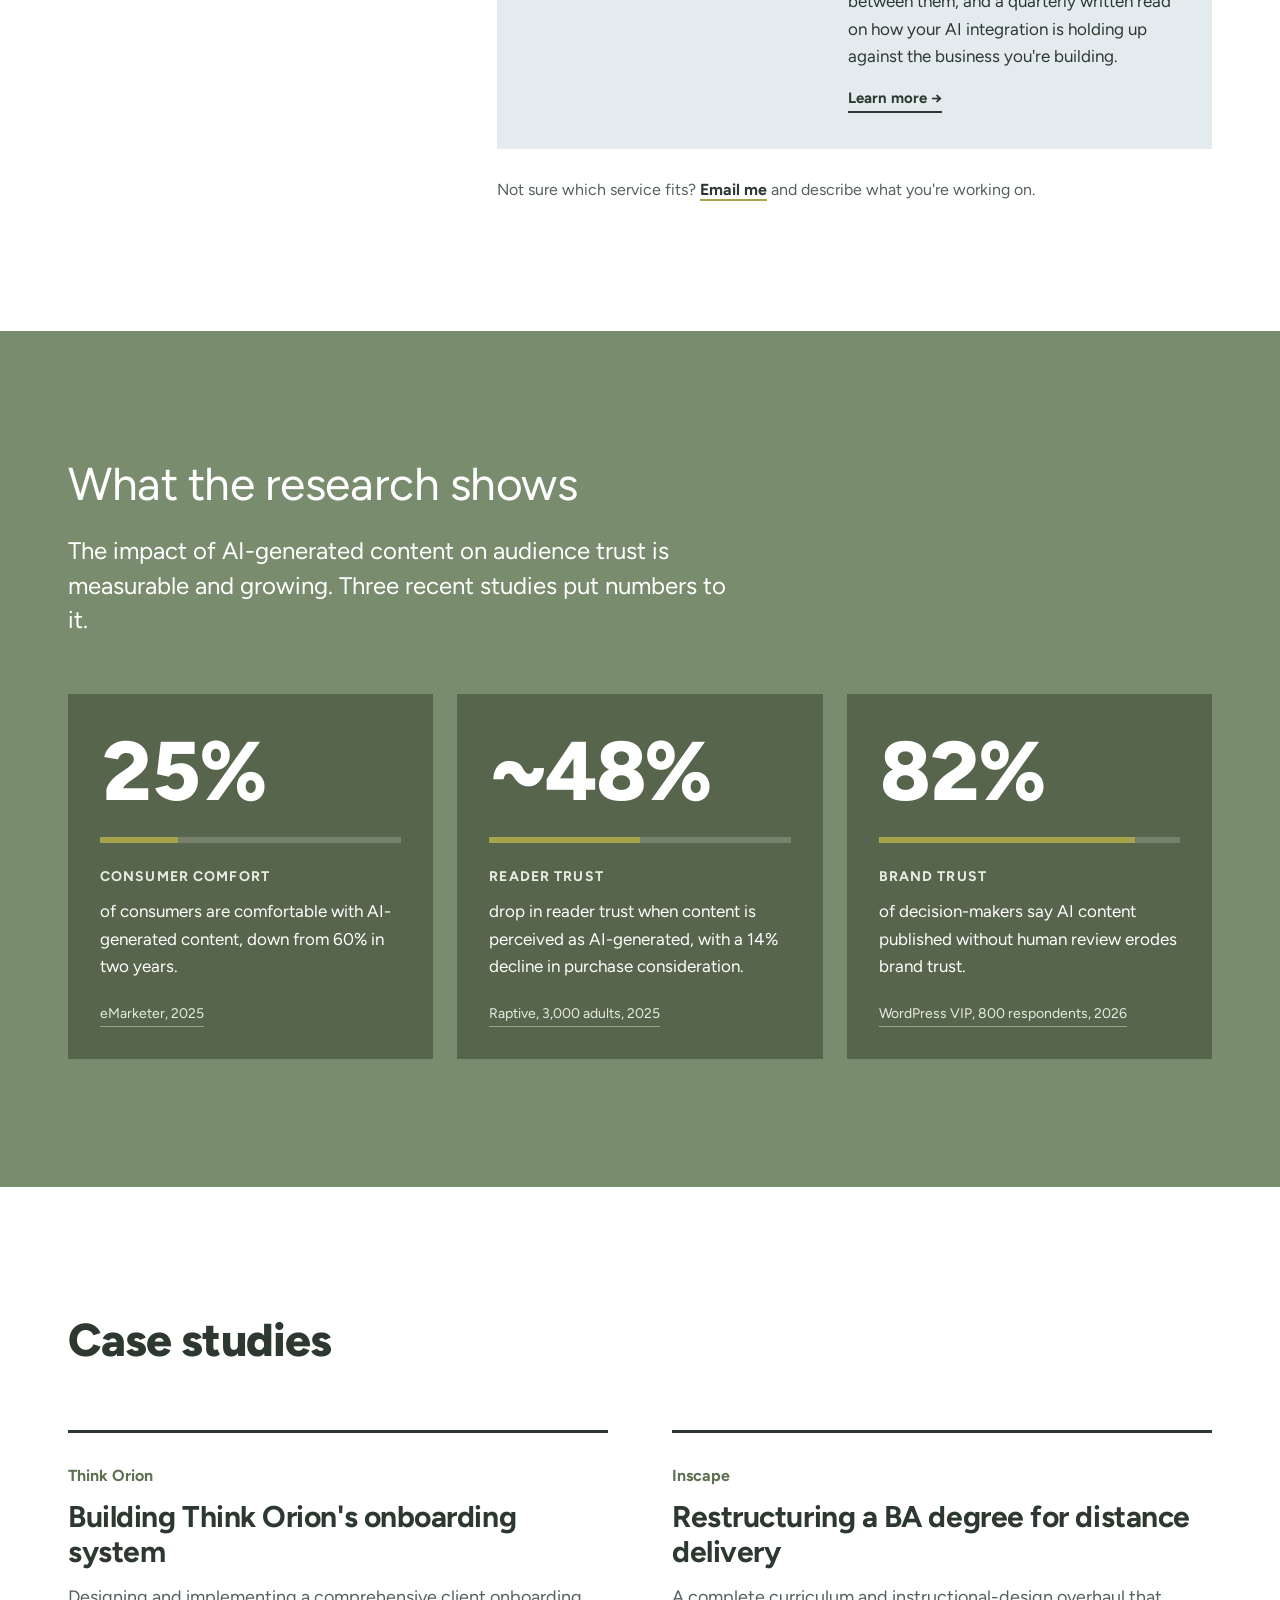
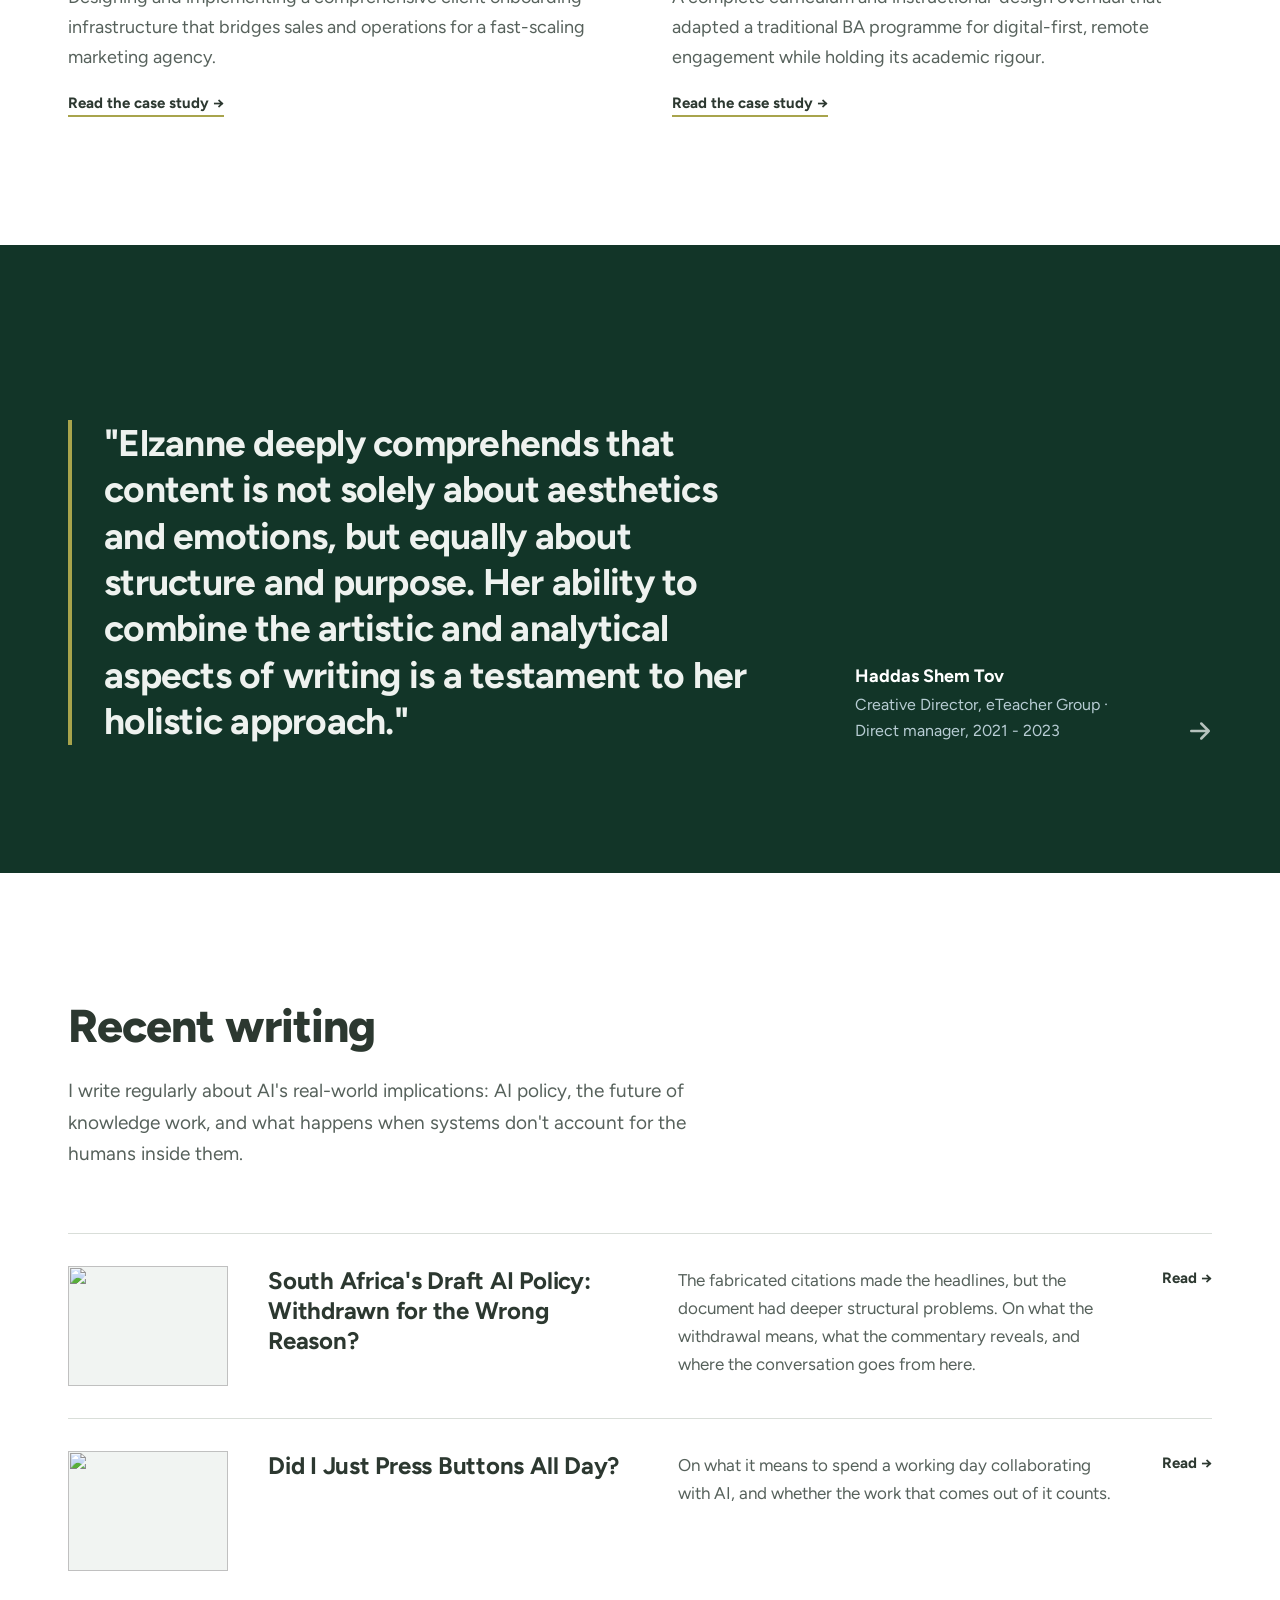
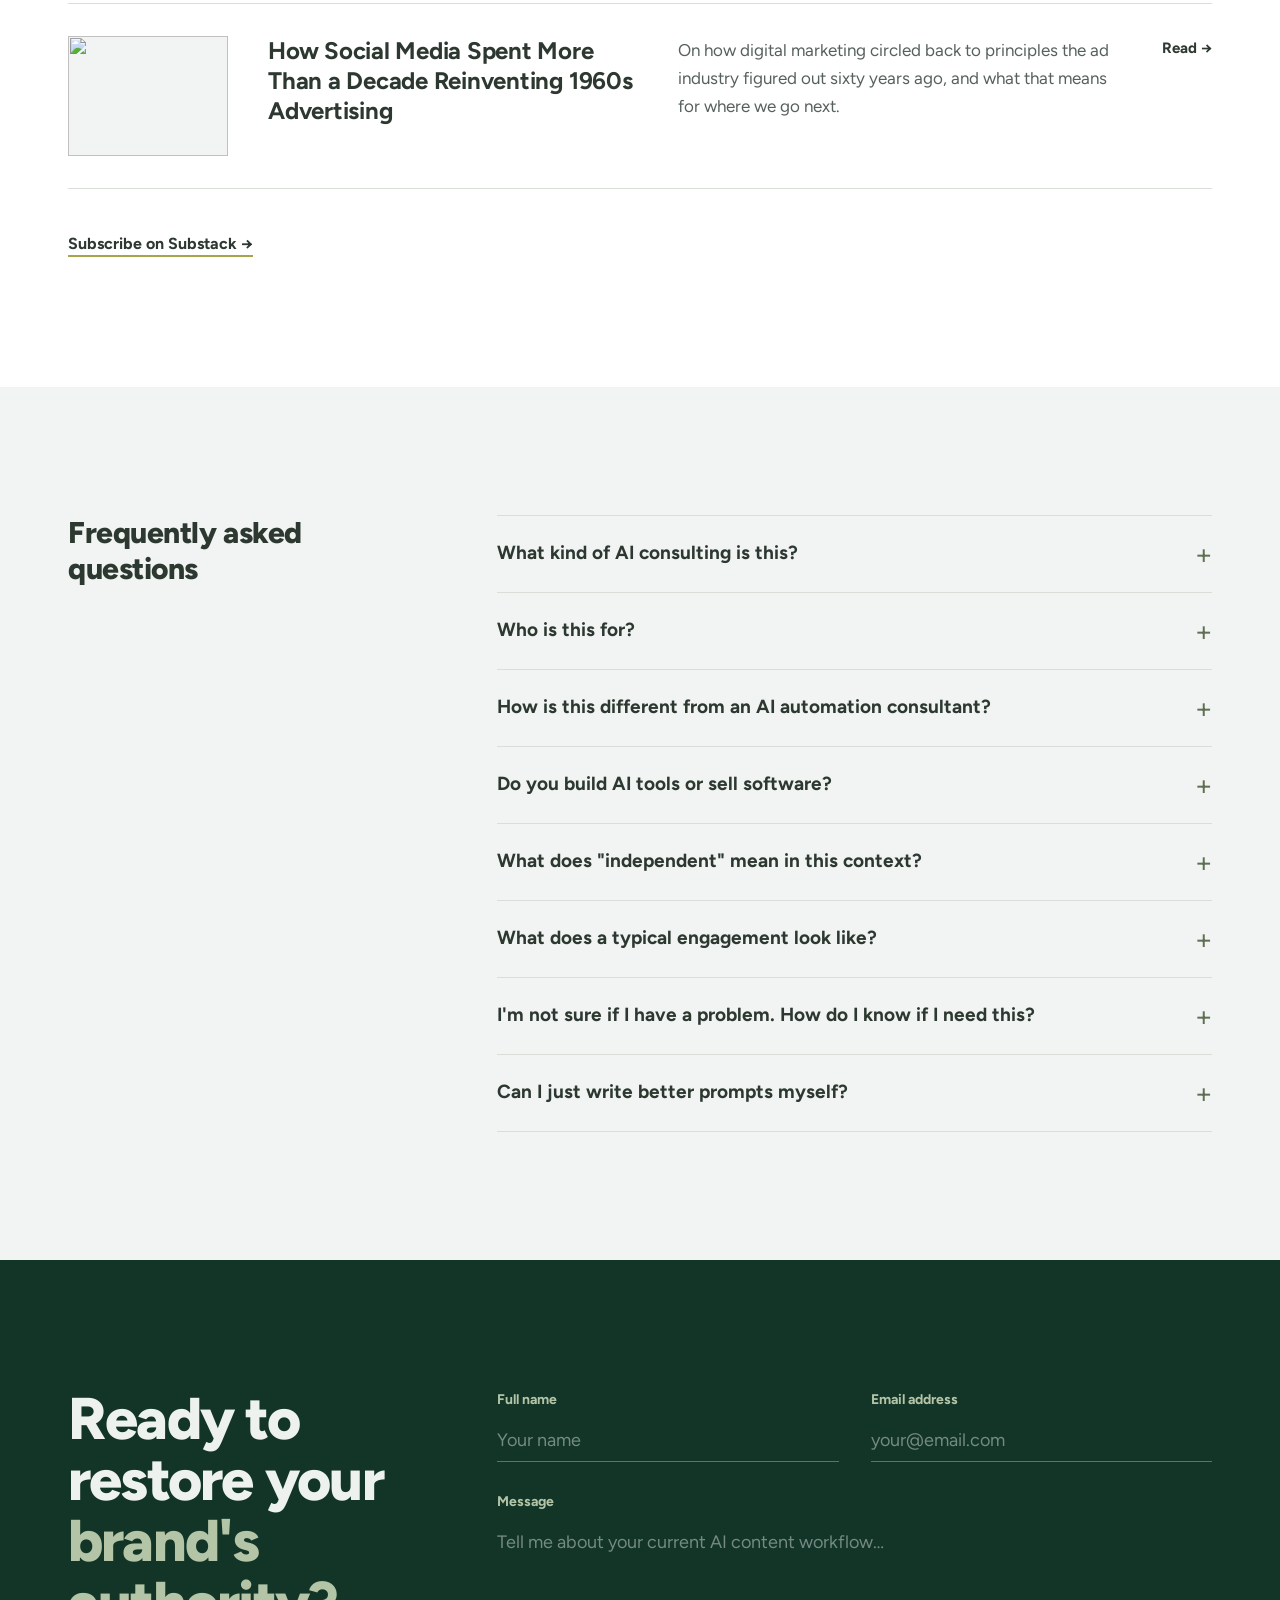
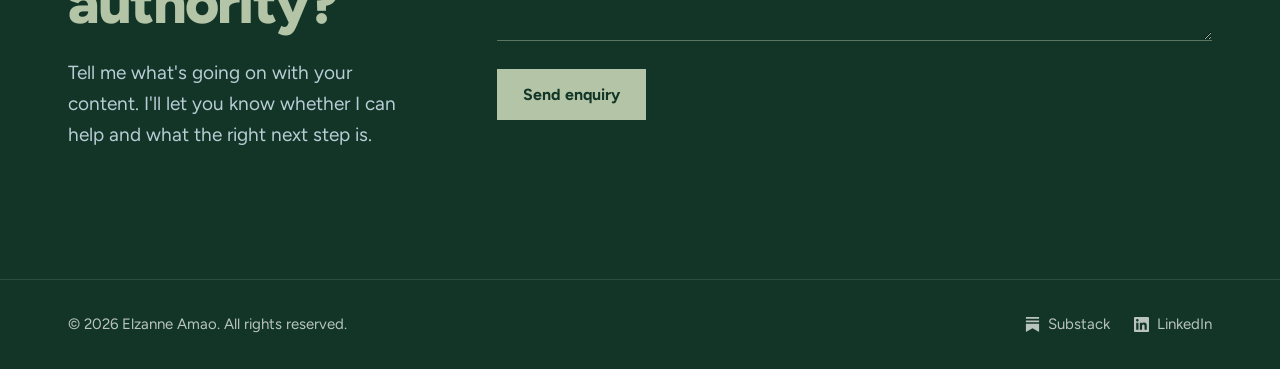
==== commit b7703bca: "Hero: bold through 'easier to trust', italic for the rest Co-Authored-By: Claude Opus 5.5 <noreply@a" ====
--- a/index.html
+++ b/index.html
@@ -133,7 +133,7 @@
 <link rel="preconnect" href="https://fonts.googleapis.com">
 <link rel="preconnect" href="https://fonts.gstatic.com" crossorigin>
 <link href="https://fonts.googleapis.com/css2?family=Figtree:ital,wght@0,400..800;1,400&display=swap" rel="stylesheet">
-<link rel="stylesheet" href="site.css?v=22">
+<link rel="stylesheet" href="site.css?v=23">
 <style>
   /* Homepage-only styles. Shared styles are in site.css */
   .hero-band{overflow:hidden;padding:96px 0 0;background:linear-gradient(180deg,var(--night) 0%,var(--night-2) 100%)}
@@ -269,7 +269,7 @@
     <div class="wrap hero">
       <div class="photo"><img src="images/elzanne-hero.webp" alt="Elzanne Amao" width="900" height="1272" fetchpriority="high"></div>
       <div class="hero-text">
-        <h1>Businesses that keep their own voice <em>are easier to trust as <span class="nowrap">AI-generated</span> content&nbsp;spreads.</em></h1>
+        <h1>Businesses that keep their own voice are easier to trust <em>as <span class="nowrap">AI-generated</span> content&nbsp;spreads.</em></h1>
         <p class="lede">I audit how your team uses AI for content and build the standards that keep your work sounding like the people behind it.</p>
         <div class="actions">
           <a class="btn btn-light" href="#services">View my services</a>
@@ -519,6 +519,6 @@
   </div>
 </footer>
 
-<script src="site.js?v=22"></script>
+<script src="site.js?v=23"></script>
 </body>
 </html>
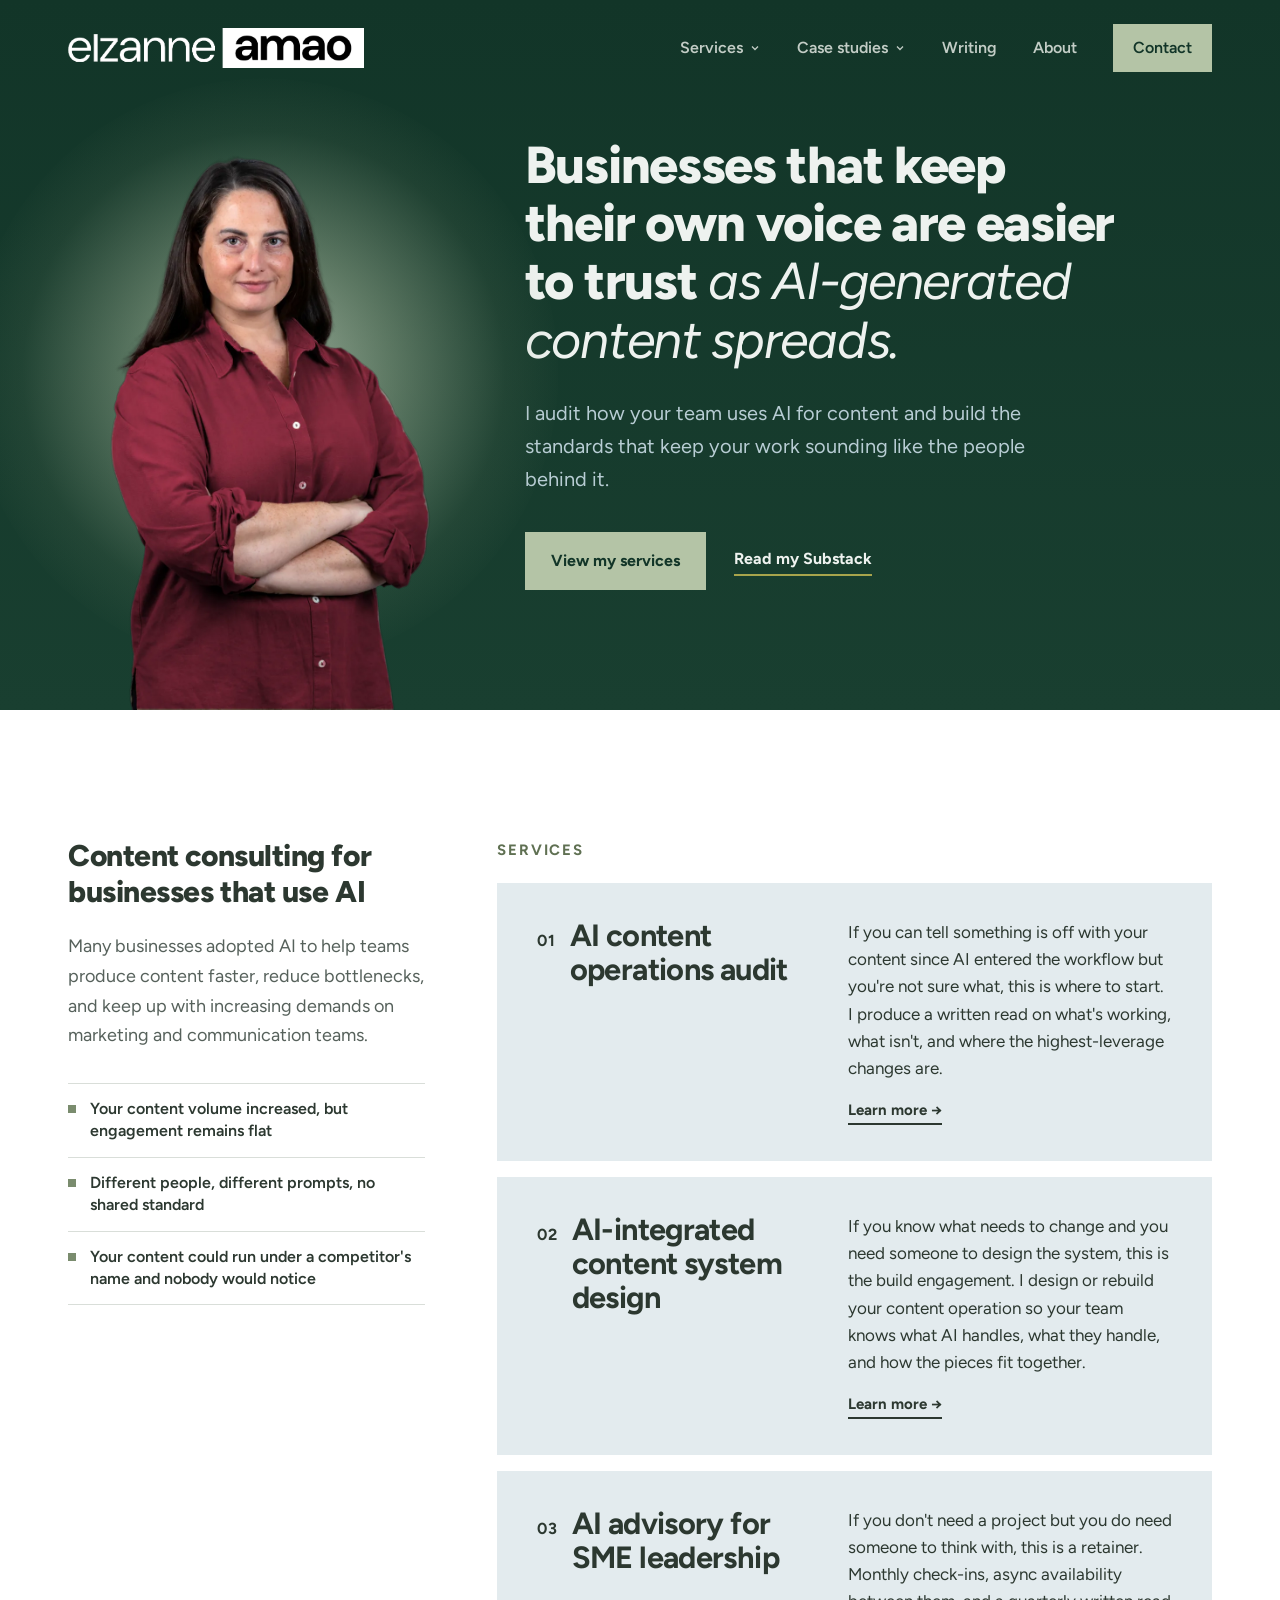
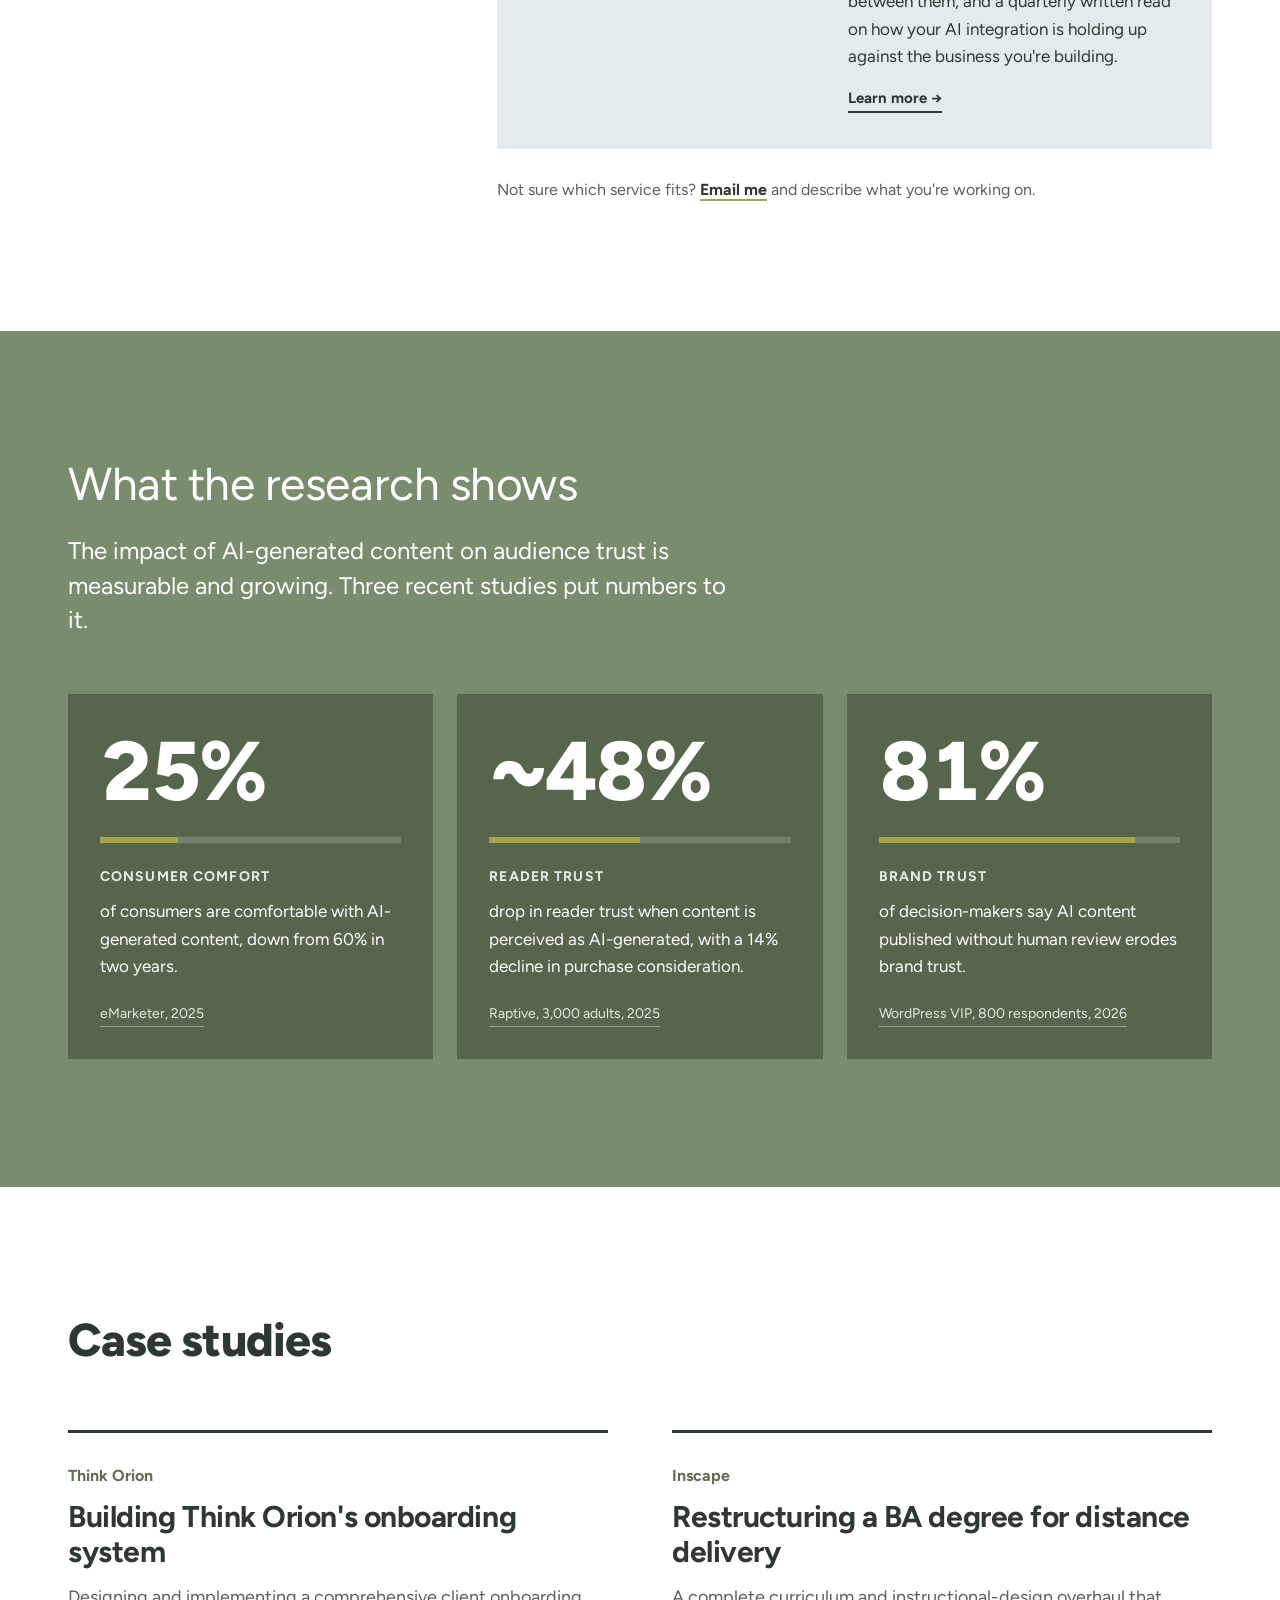
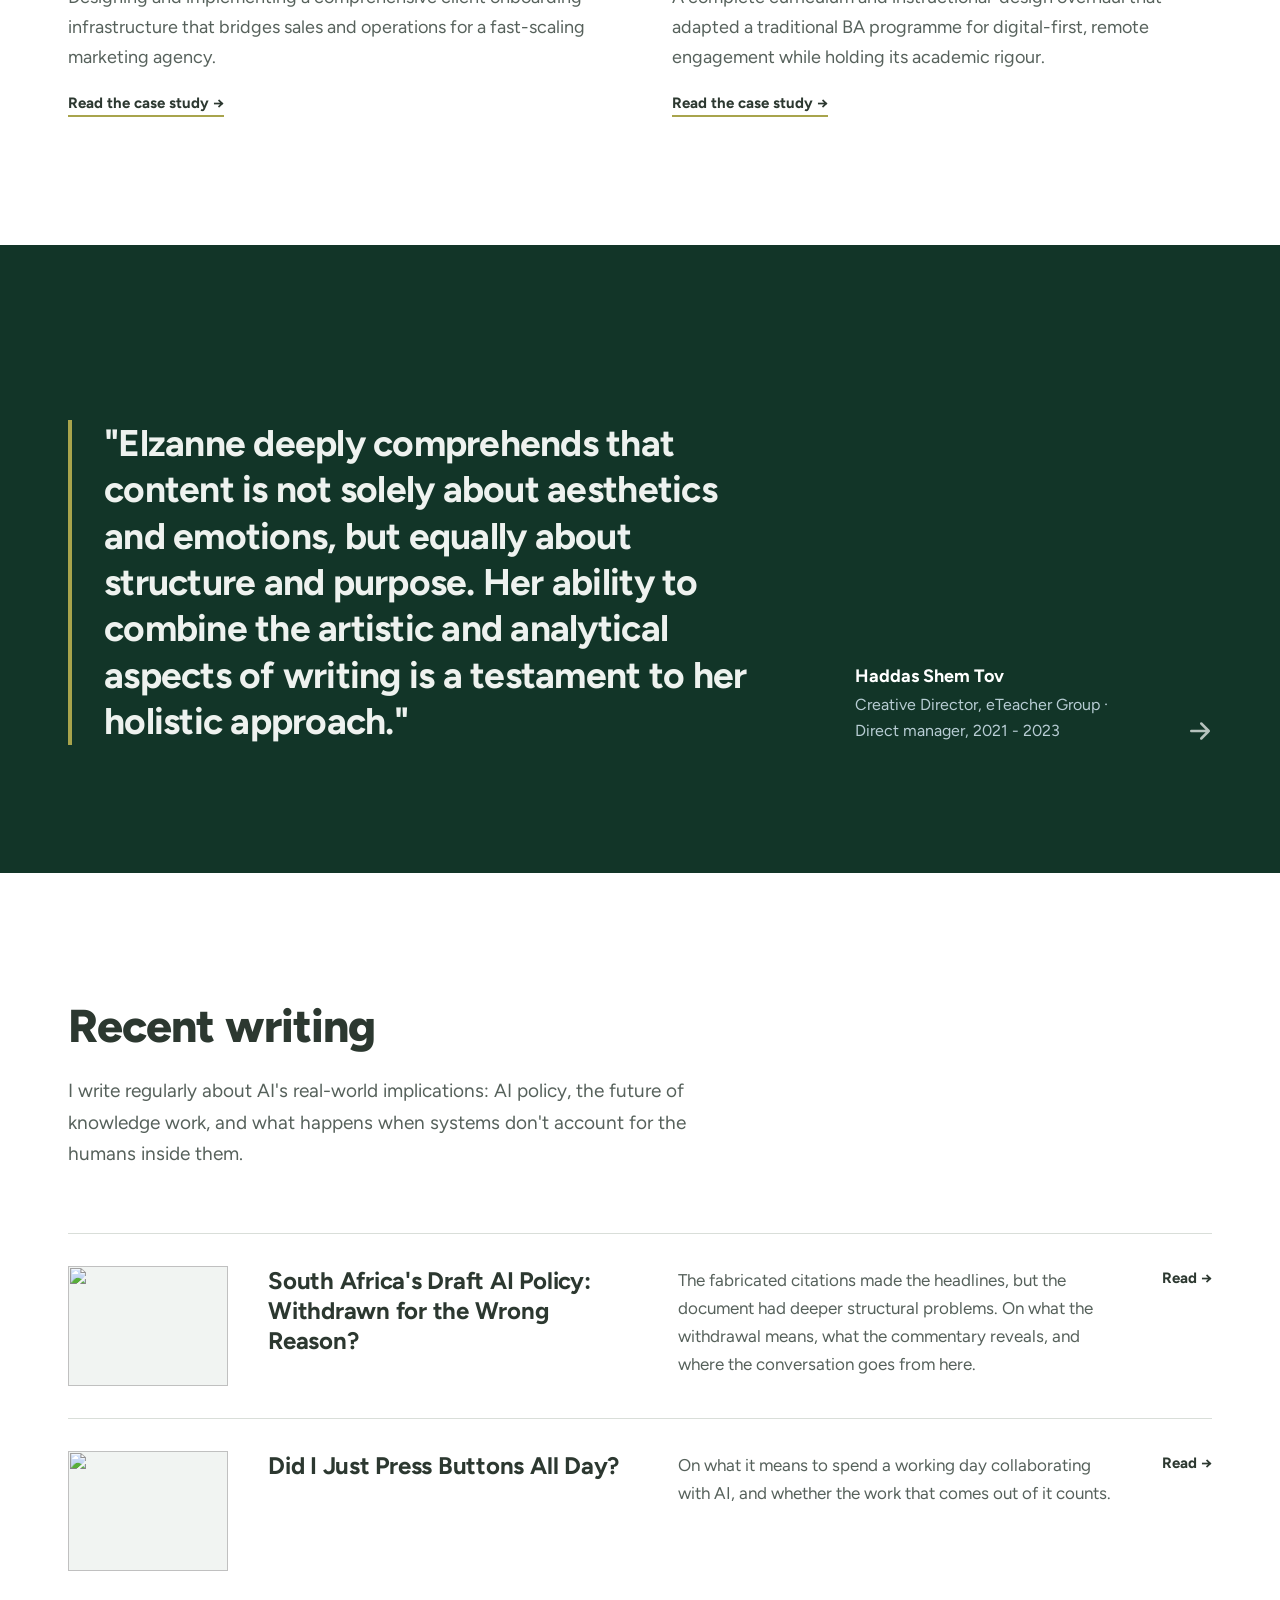
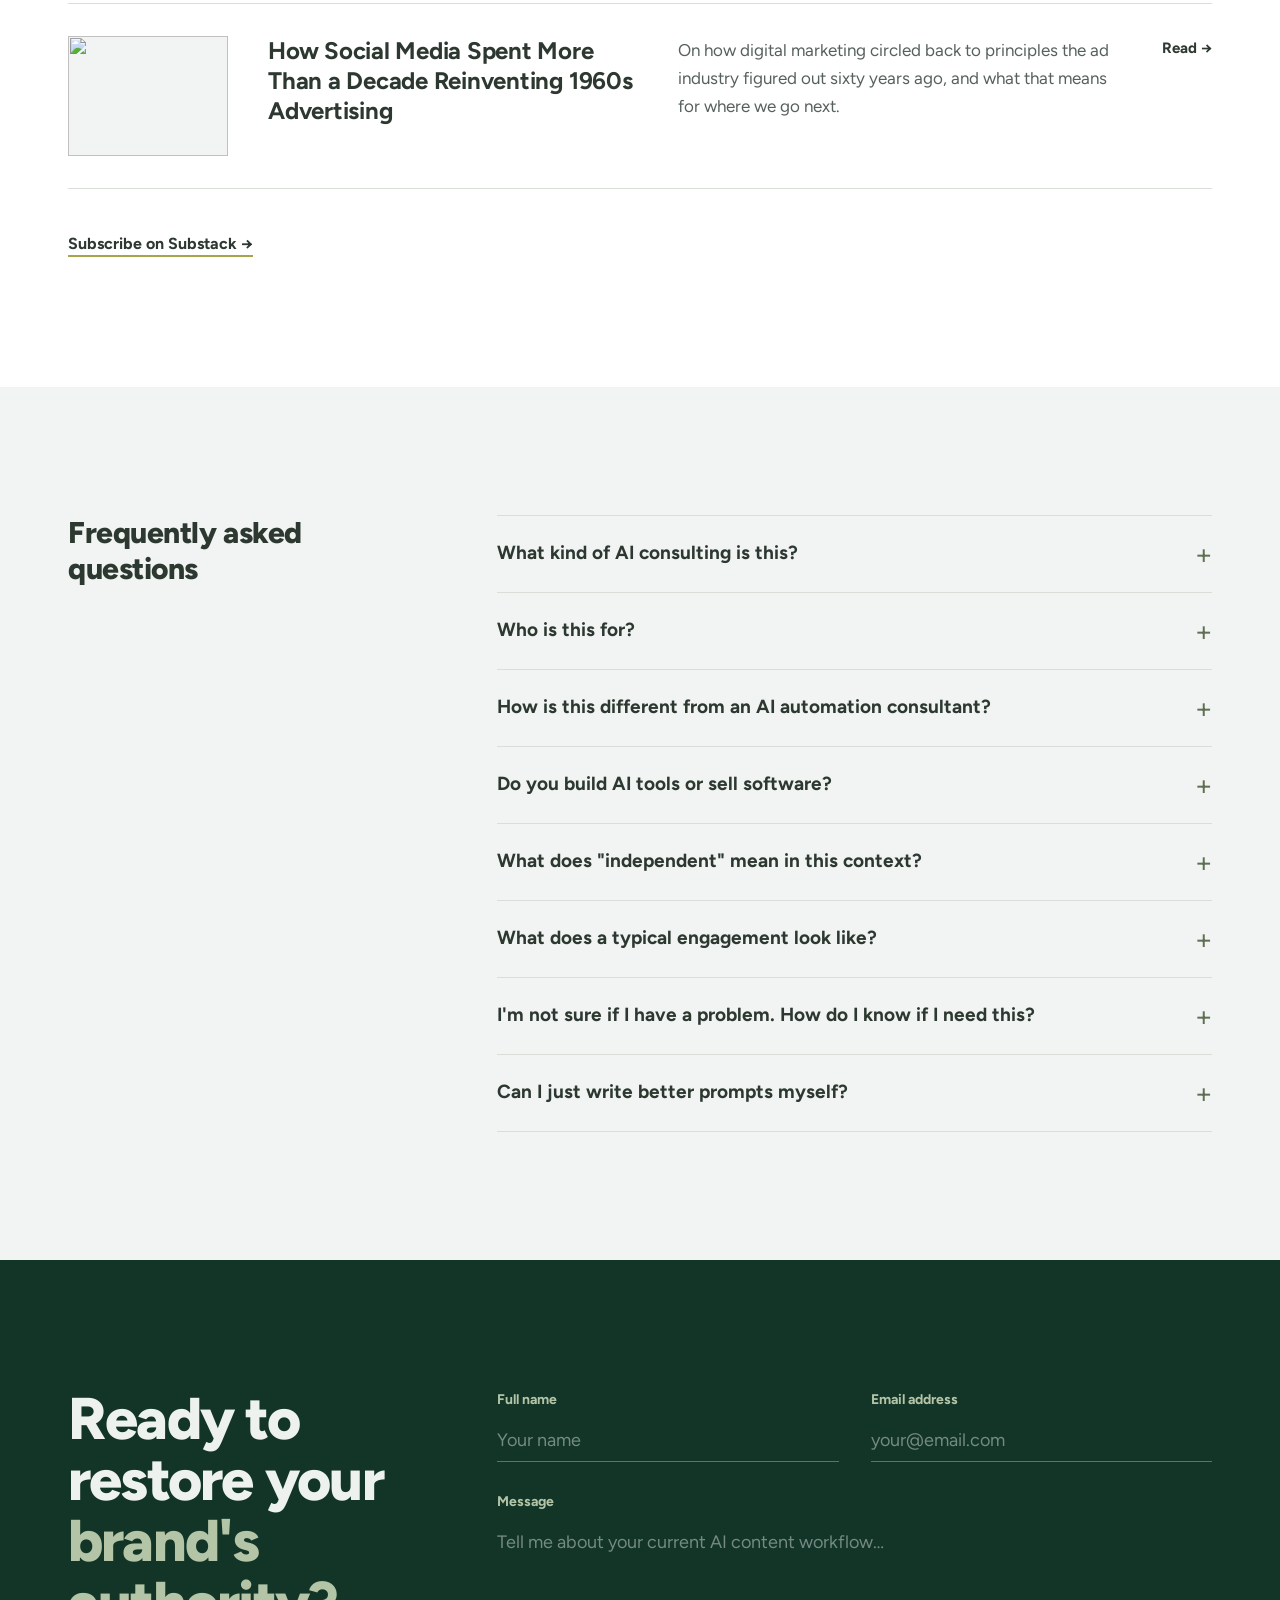
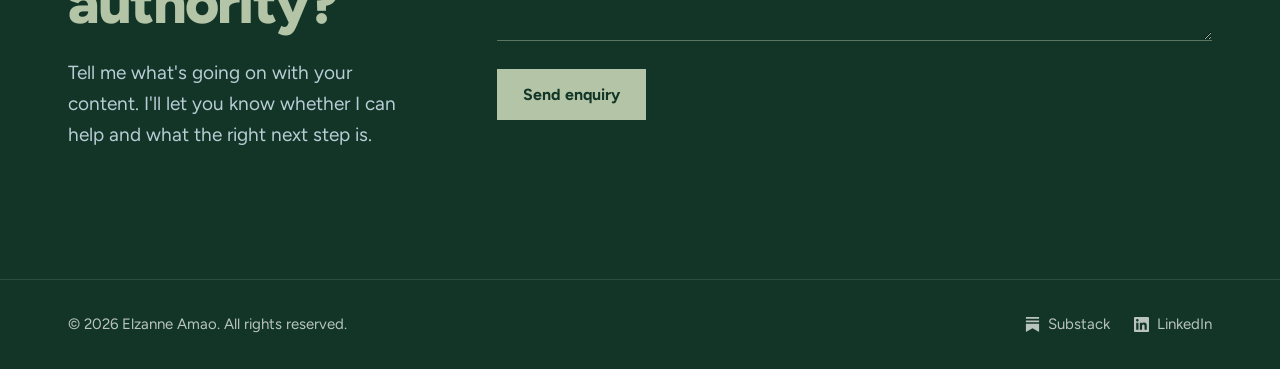
==== commit a0f9b814: "Hero headline: italic part in white to match the rest Co-Authored-By: Claude Opus 5.5 <noreply@anthr" ====
--- a/index.html
+++ b/index.html
@@ -133,7 +133,7 @@
 <link rel="preconnect" href="https://fonts.googleapis.com">
 <link rel="preconnect" href="https://fonts.gstatic.com" crossorigin>
 <link href="https://fonts.googleapis.com/css2?family=Figtree:ital,wght@0,400..800;1,400&display=swap" rel="stylesheet">
-<link rel="stylesheet" href="site.css?v=23">
+<link rel="stylesheet" href="site.css?v=24">
 <style>
   /* Homepage-only styles. Shared styles are in site.css */
   .hero-band{overflow:hidden;padding:96px 0 0;background:linear-gradient(180deg,var(--night) 0%,var(--night-2) 100%)}
@@ -145,7 +145,7 @@
   h1{font-weight:800;letter-spacing:-.025em}
   .hero h1{font-size:clamp(2rem,1.2rem + 2.6vw,3.25rem);line-height:1.12;max-width:22ch;text-wrap:balance}
   .nowrap{white-space:nowrap}
-  .hero h1 em{font-style:italic;font-weight:400;color:var(--sea)}
+  .hero h1 em{font-style:italic;font-weight:400;color:inherit}
   .lede{font-size:20px;color:var(--sea);max-width:40ch;margin-top:28px}
   .actions{display:flex;flex-wrap:wrap;gap:28px;align-items:center;margin-top:36px}
   .hero-text{display:flex;flex-direction:column;align-items:flex-start}
@@ -519,6 +519,6 @@
   </div>
 </footer>
 
-<script src="site.js?v=23"></script>
+<script src="site.js?v=24"></script>
 </body>
 </html>
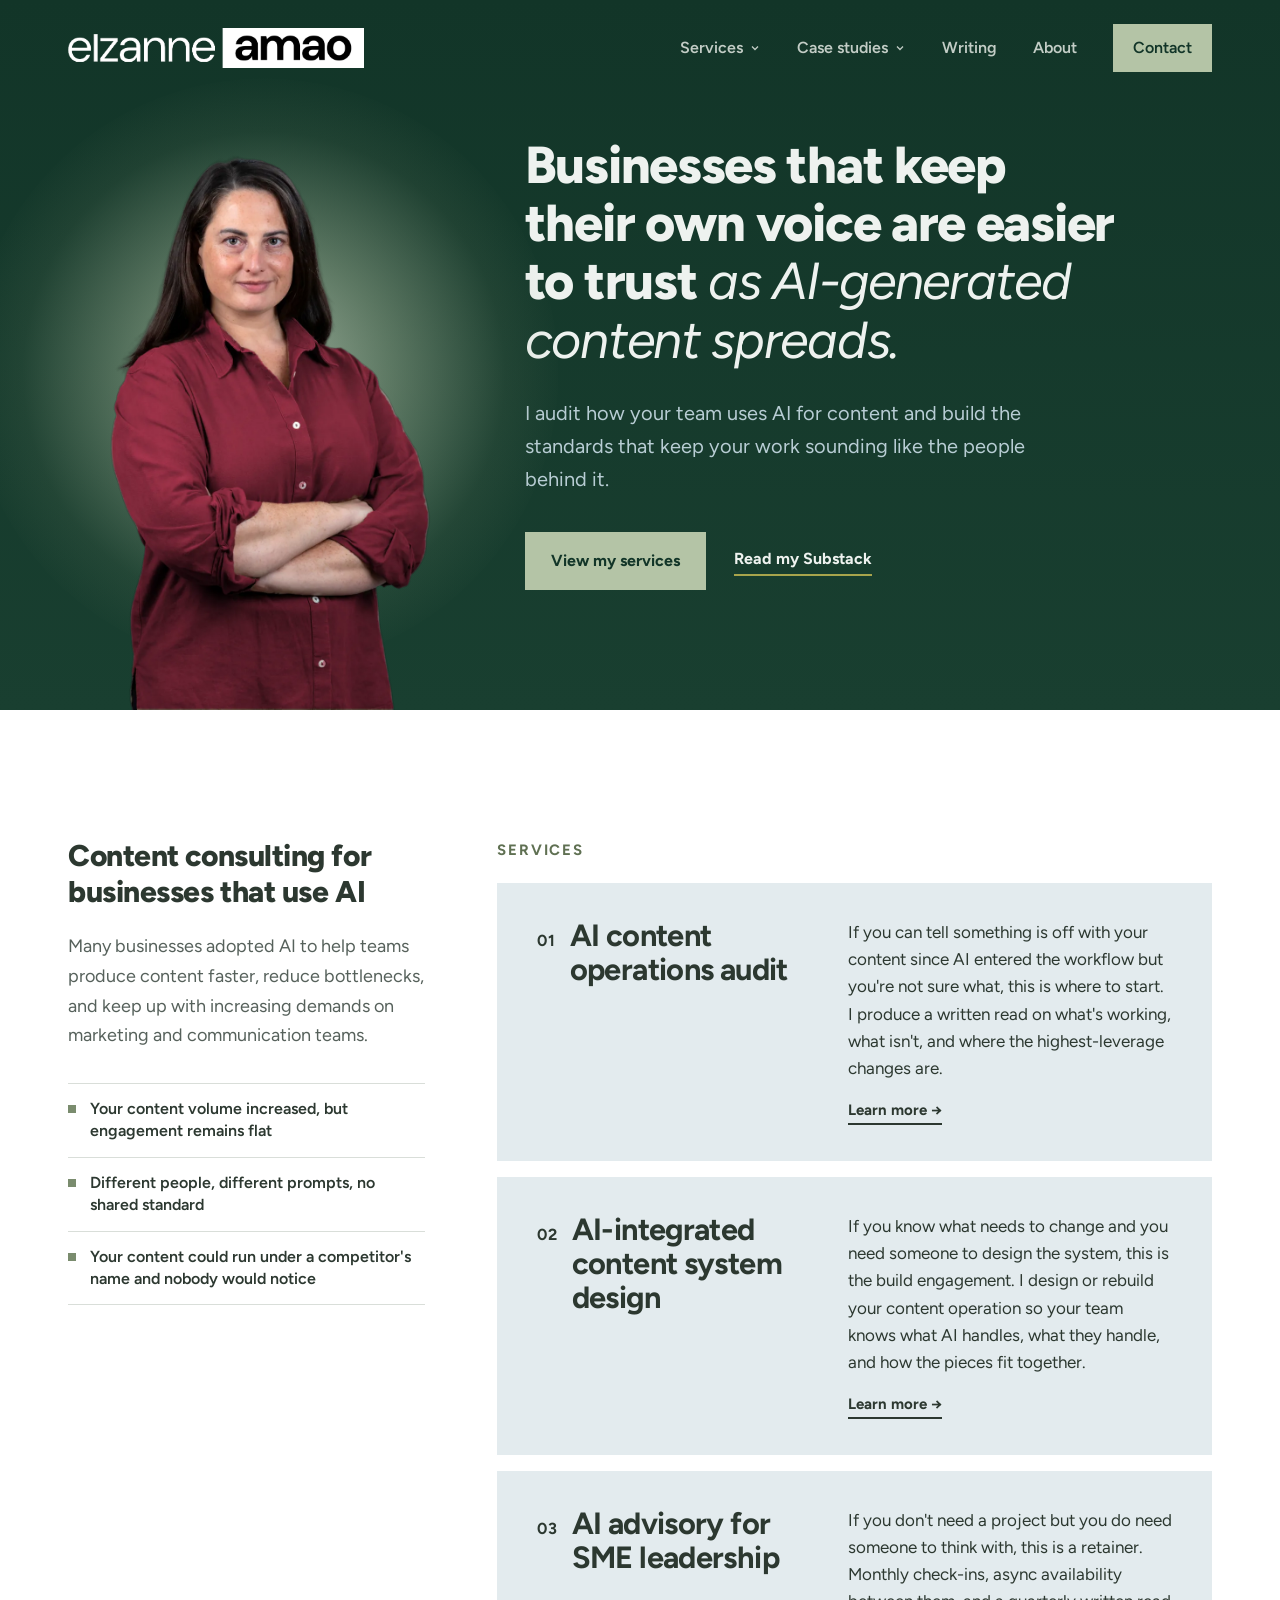
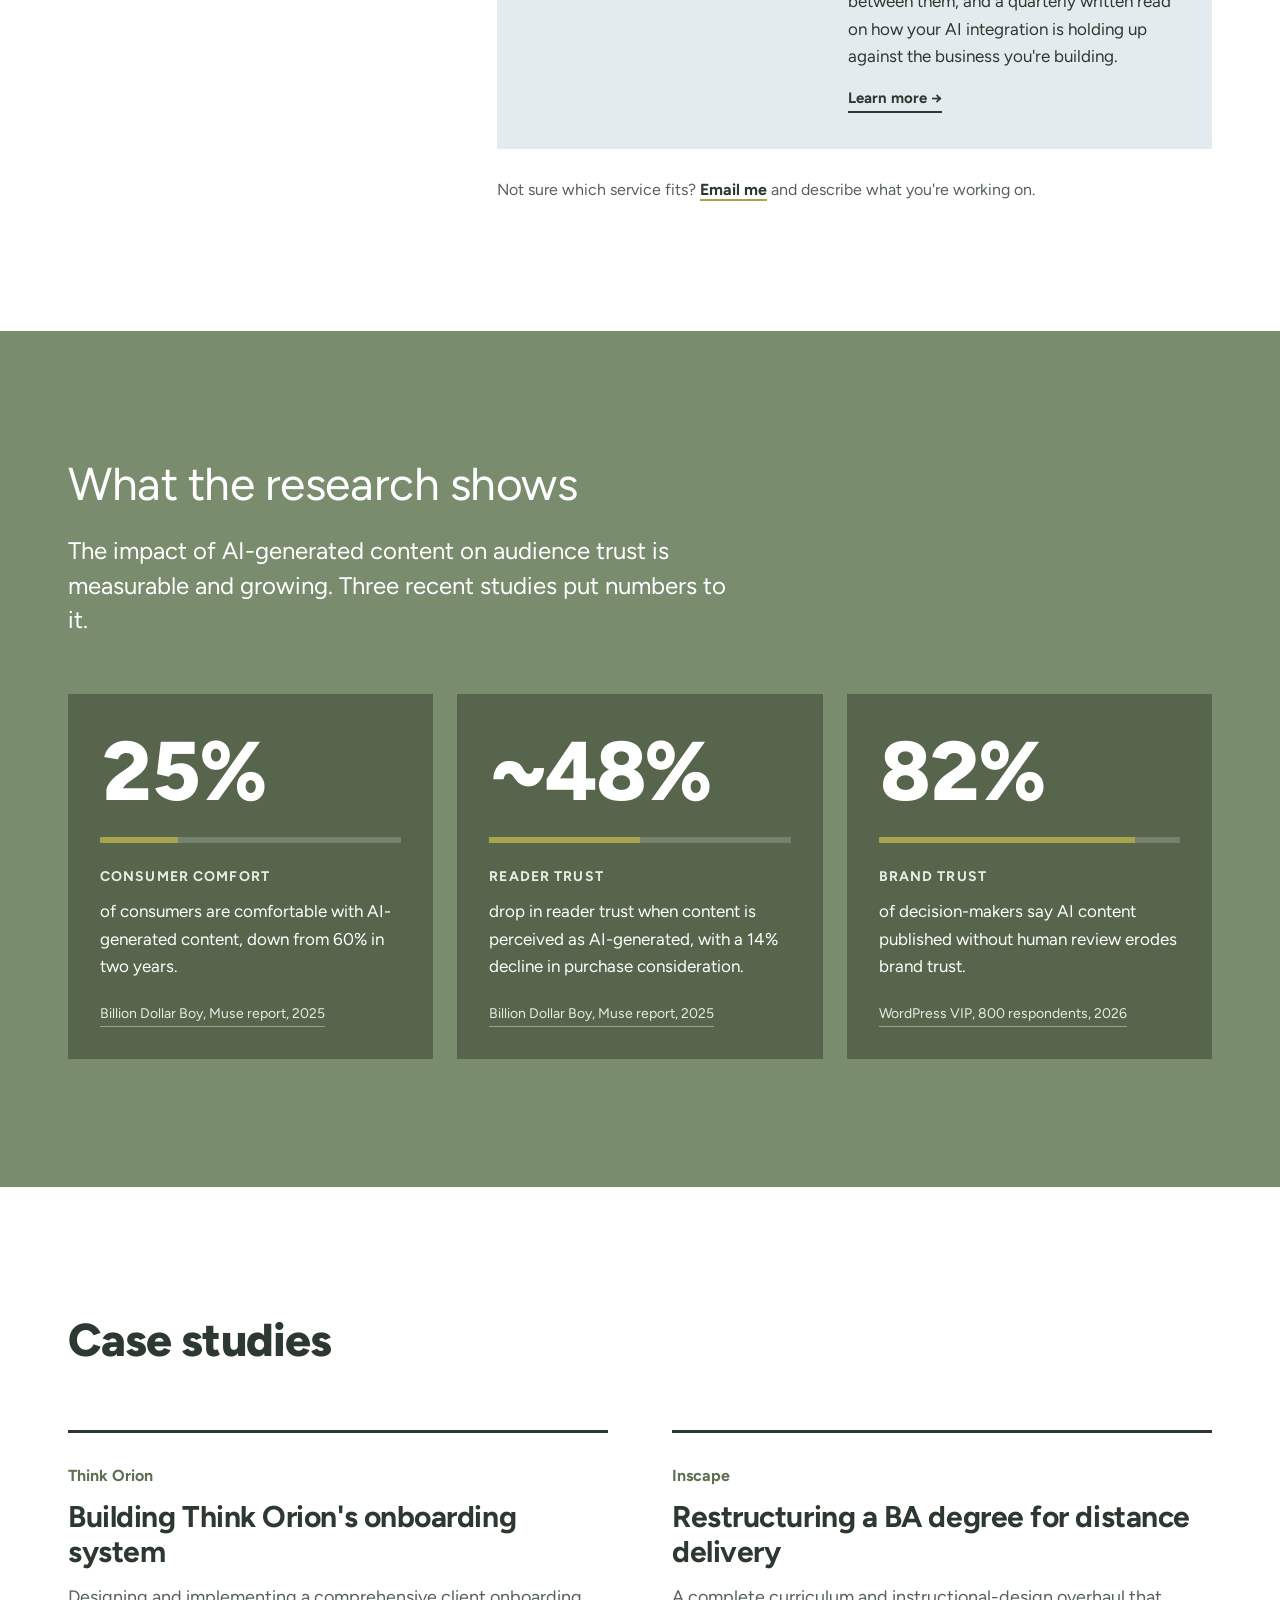
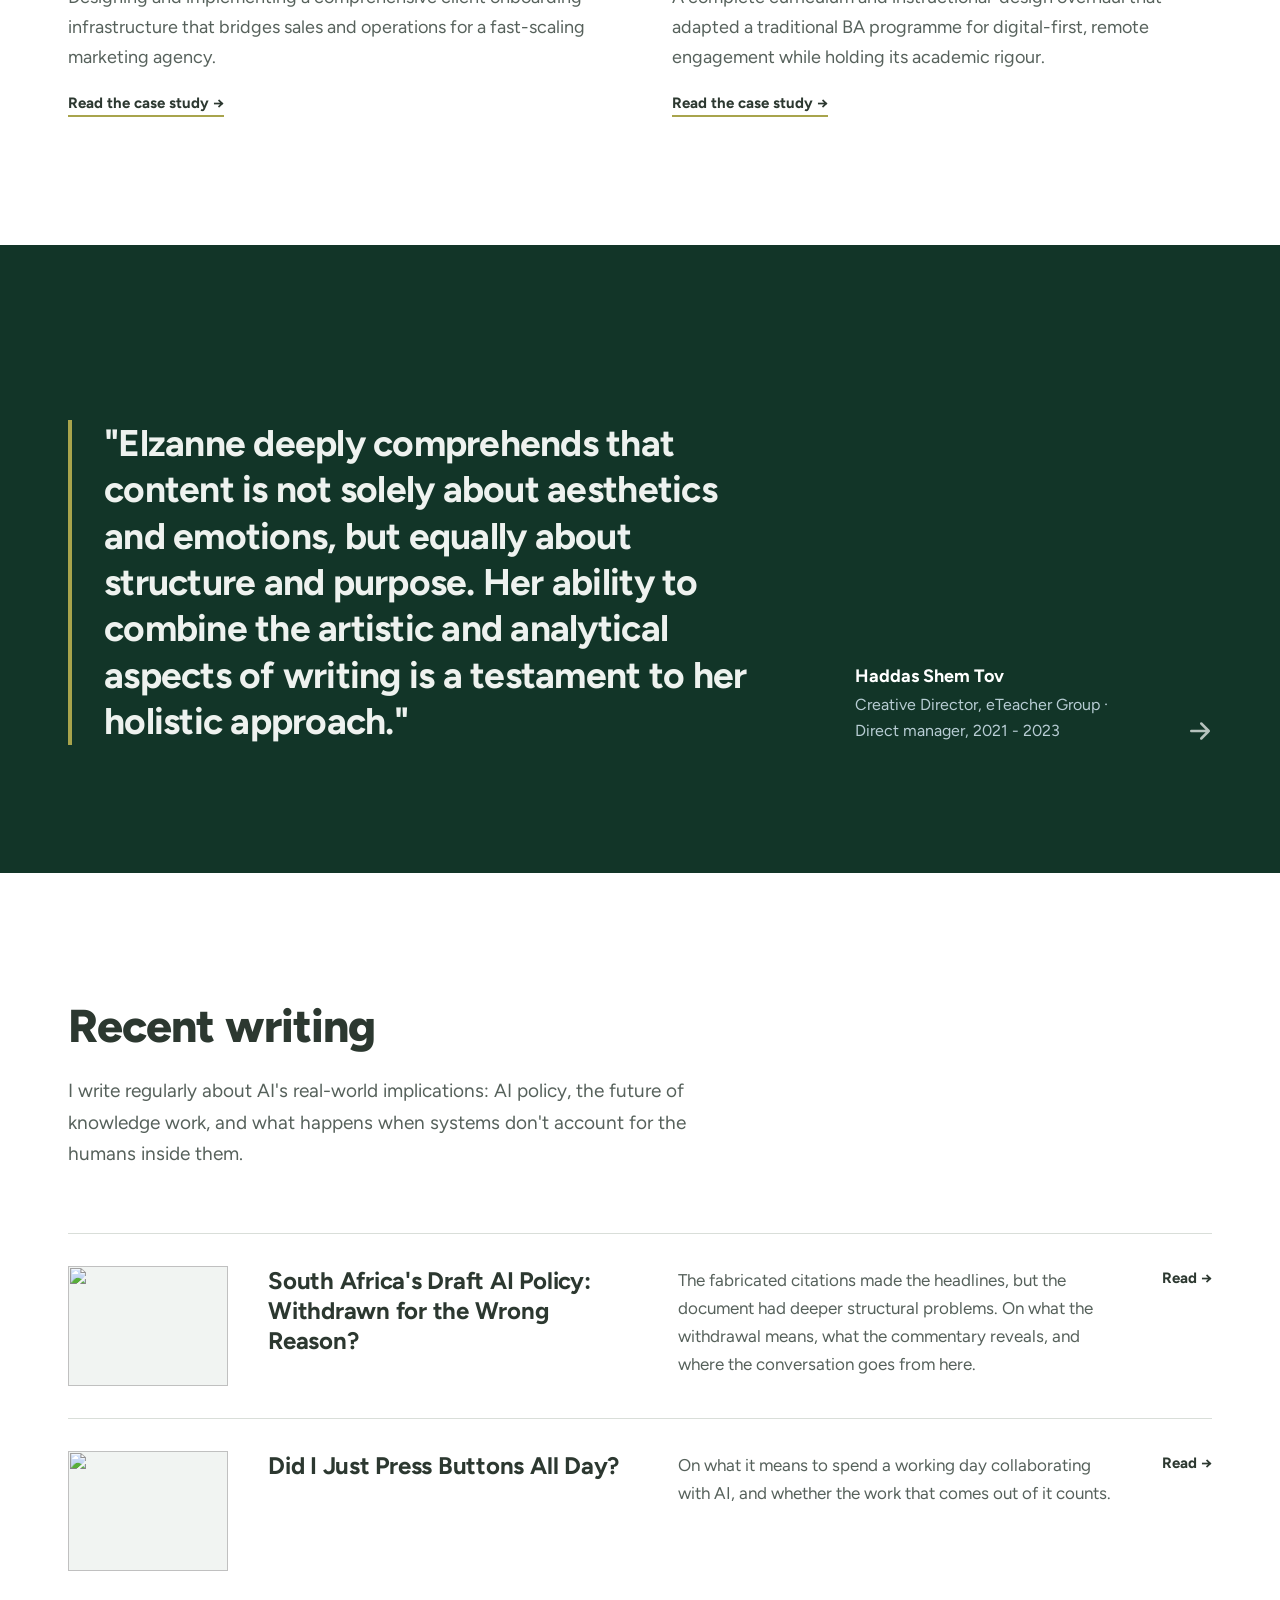
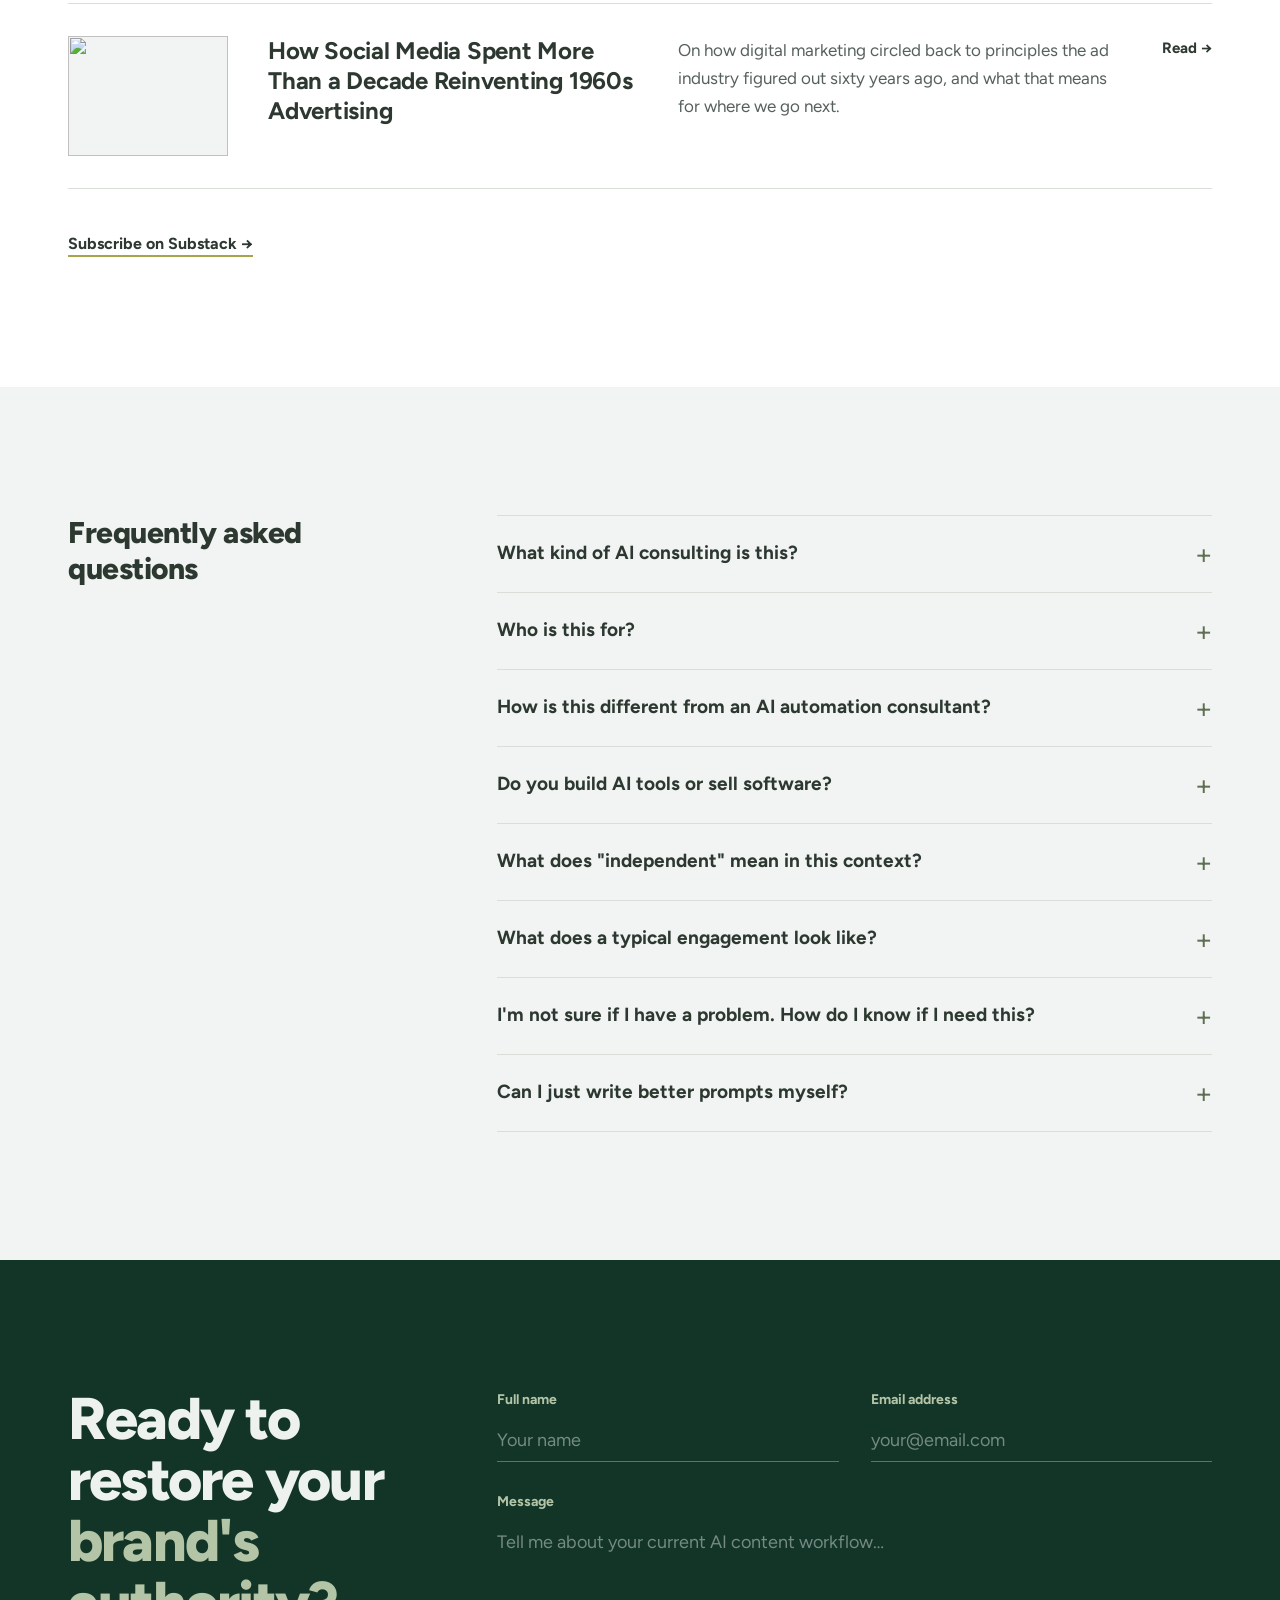
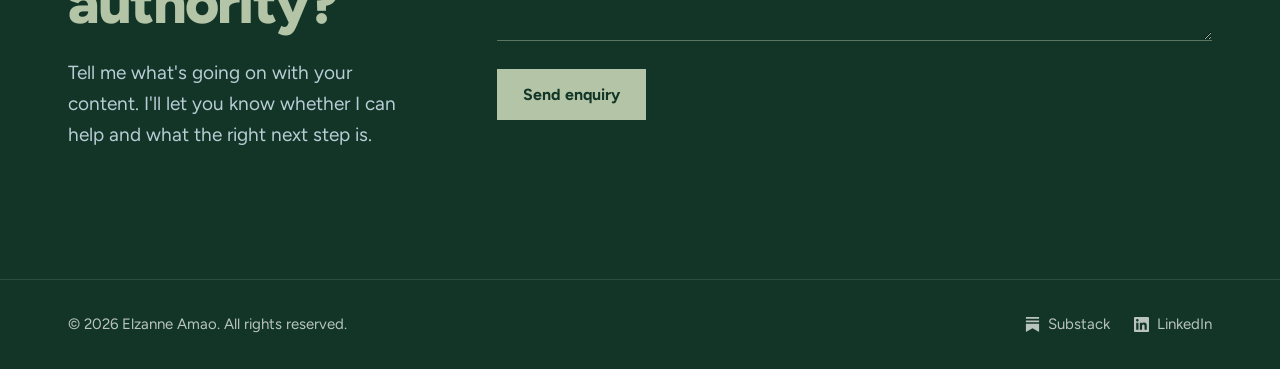
==== commit 451933e9: "Cite the Billion Dollar Boy Muse report as the source for the 26% and ~50% stats Co-Authored-By: Cla" ====
--- a/index.html
+++ b/index.html
@@ -330,14 +330,14 @@
           <div class="meter" aria-hidden="true"><i style="--pct:26%"></i></div>
           <h3>Consumer comfort</h3>
           <p>of consumers are comfortable with AI-generated content, down from 60% in two years.</p>
-          <a class="src" href="https://www.emarketer.com/content/25-years-marketing-trends-consumer-connection-data-collection-ai" target="_blank" rel="noopener">eMarketer, 2025</a>
+          <a class="src" href="https://www.billiondollarboy.com/news/muse-report-ai-creator-economy-report" target="_blank" rel="noopener">Billion Dollar Boy, Muse report, 2025</a>
         </div>
         <div class="stat reveal">
           <div class="num">~<span data-count="50">50</span>%</div>
           <div class="meter" aria-hidden="true"><i style="--pct:50%"></i></div>
           <h3>Reader trust</h3>
           <p>drop in reader trust when content is perceived as AI-generated, with a 14% decline in purchase consideration.</p>
-          <a class="src" href="https://raptive.com/blog/the-ai-stink-is-real-and-its-costing-brands/" target="_blank" rel="noopener">Raptive, 3,000 adults, 2025</a>
+          <a class="src" href="https://www.billiondollarboy.com/news/muse-report-ai-creator-economy-report" target="_blank" rel="noopener">Billion Dollar Boy, Muse report, 2025</a>
         </div>
         <div class="stat reveal">
           <div class="num"><span data-count="85">85</span>%</div>
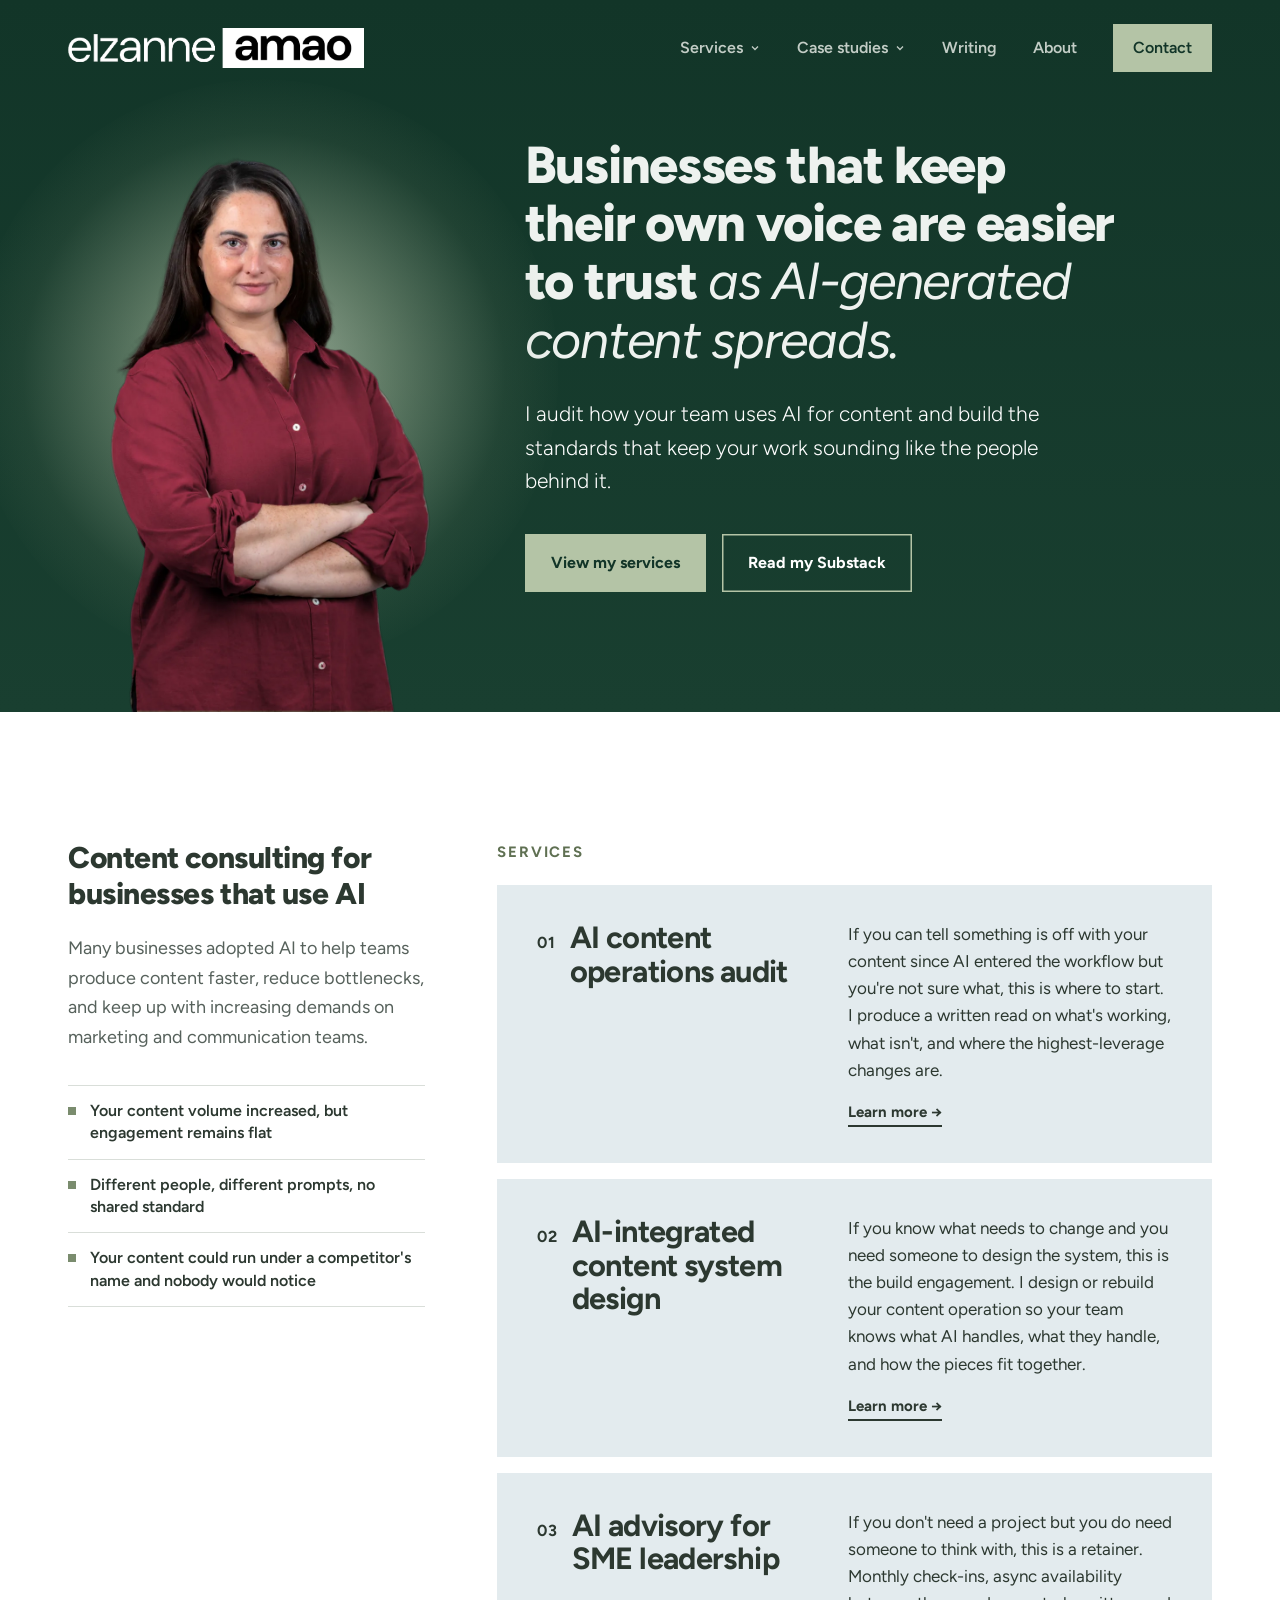
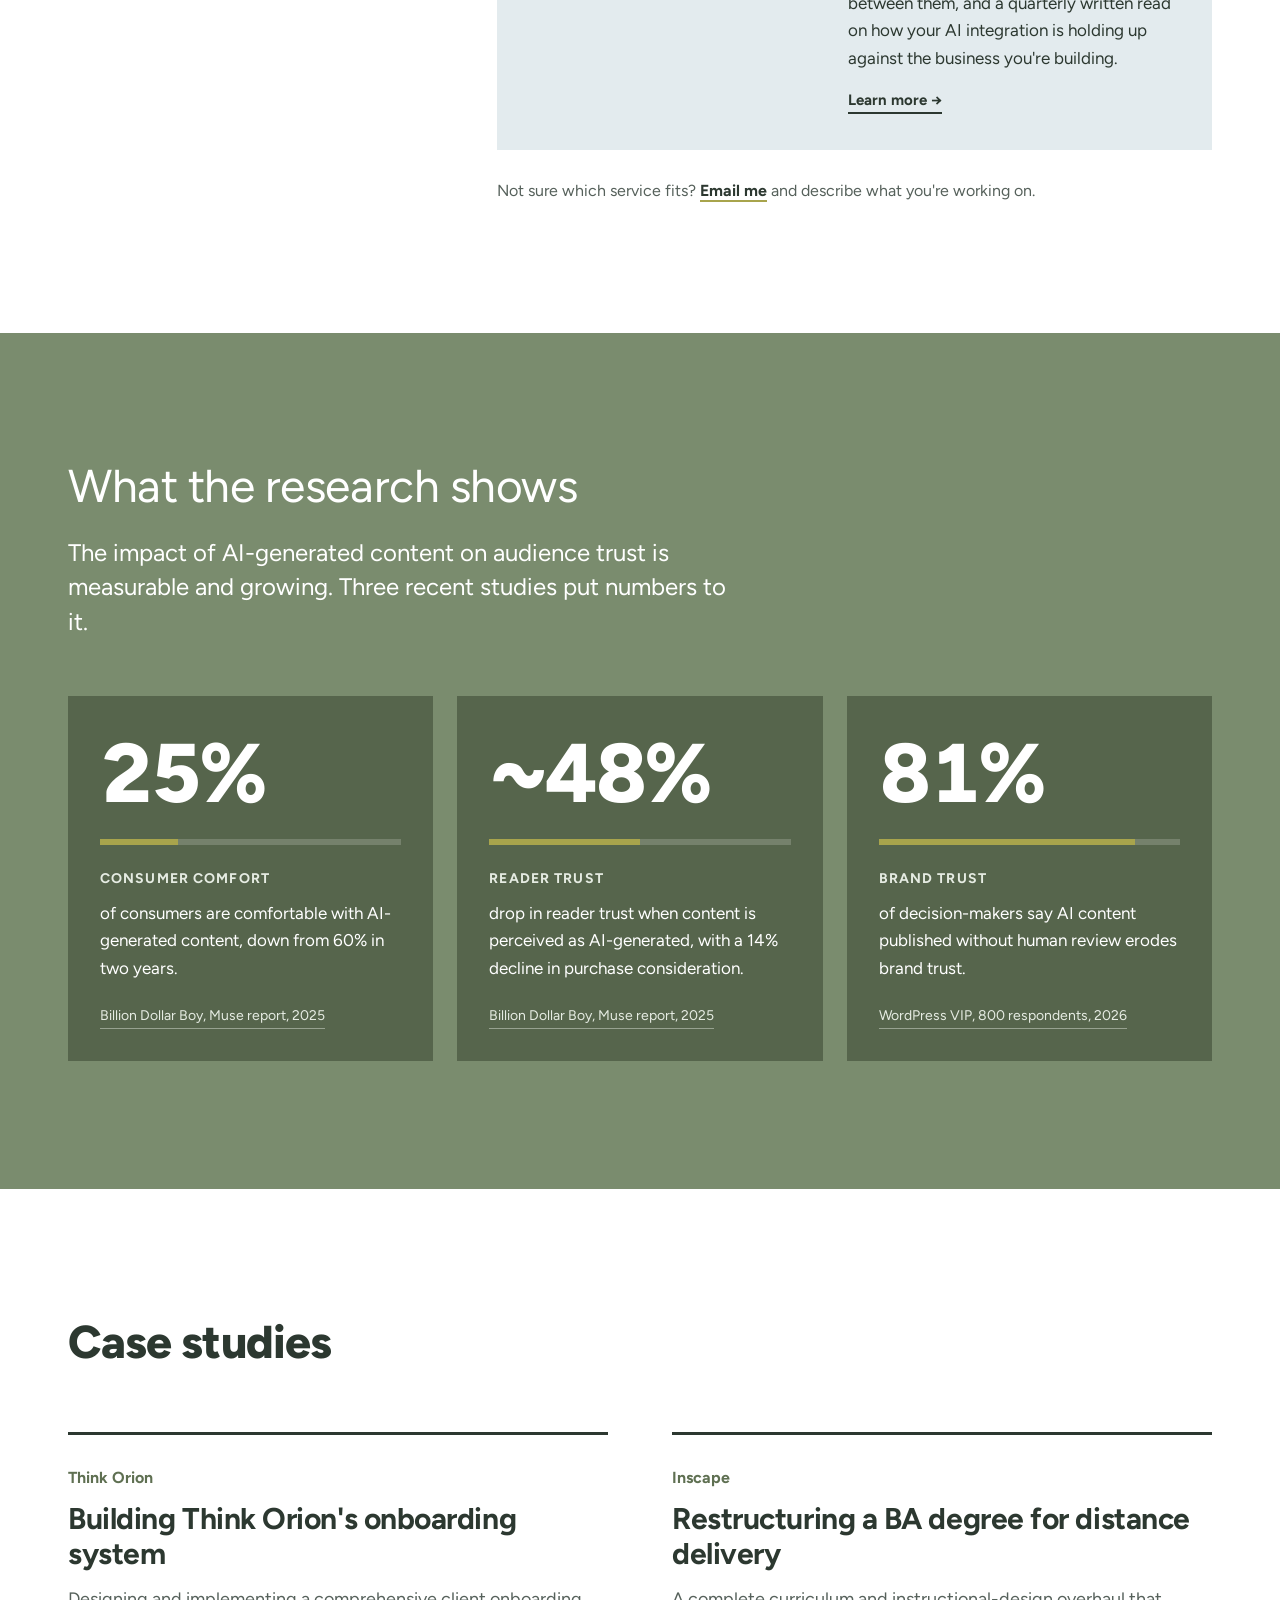
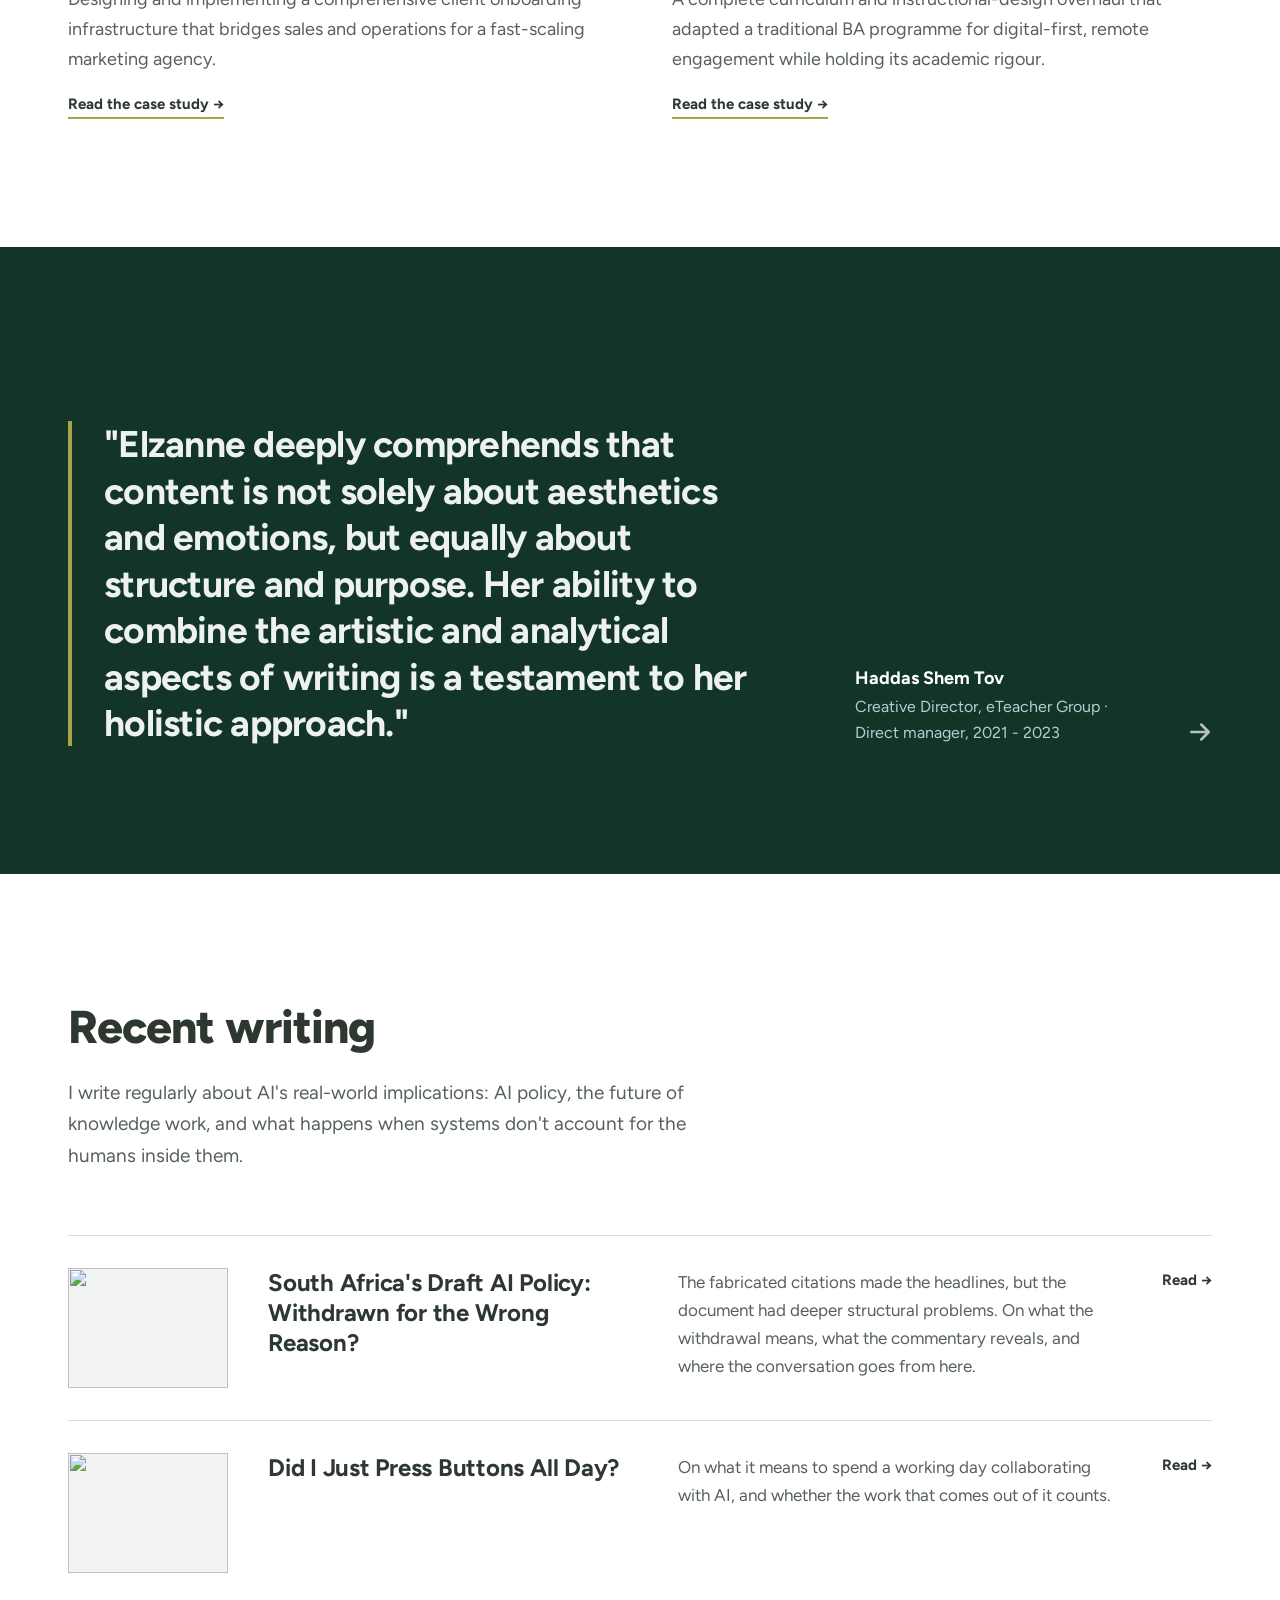
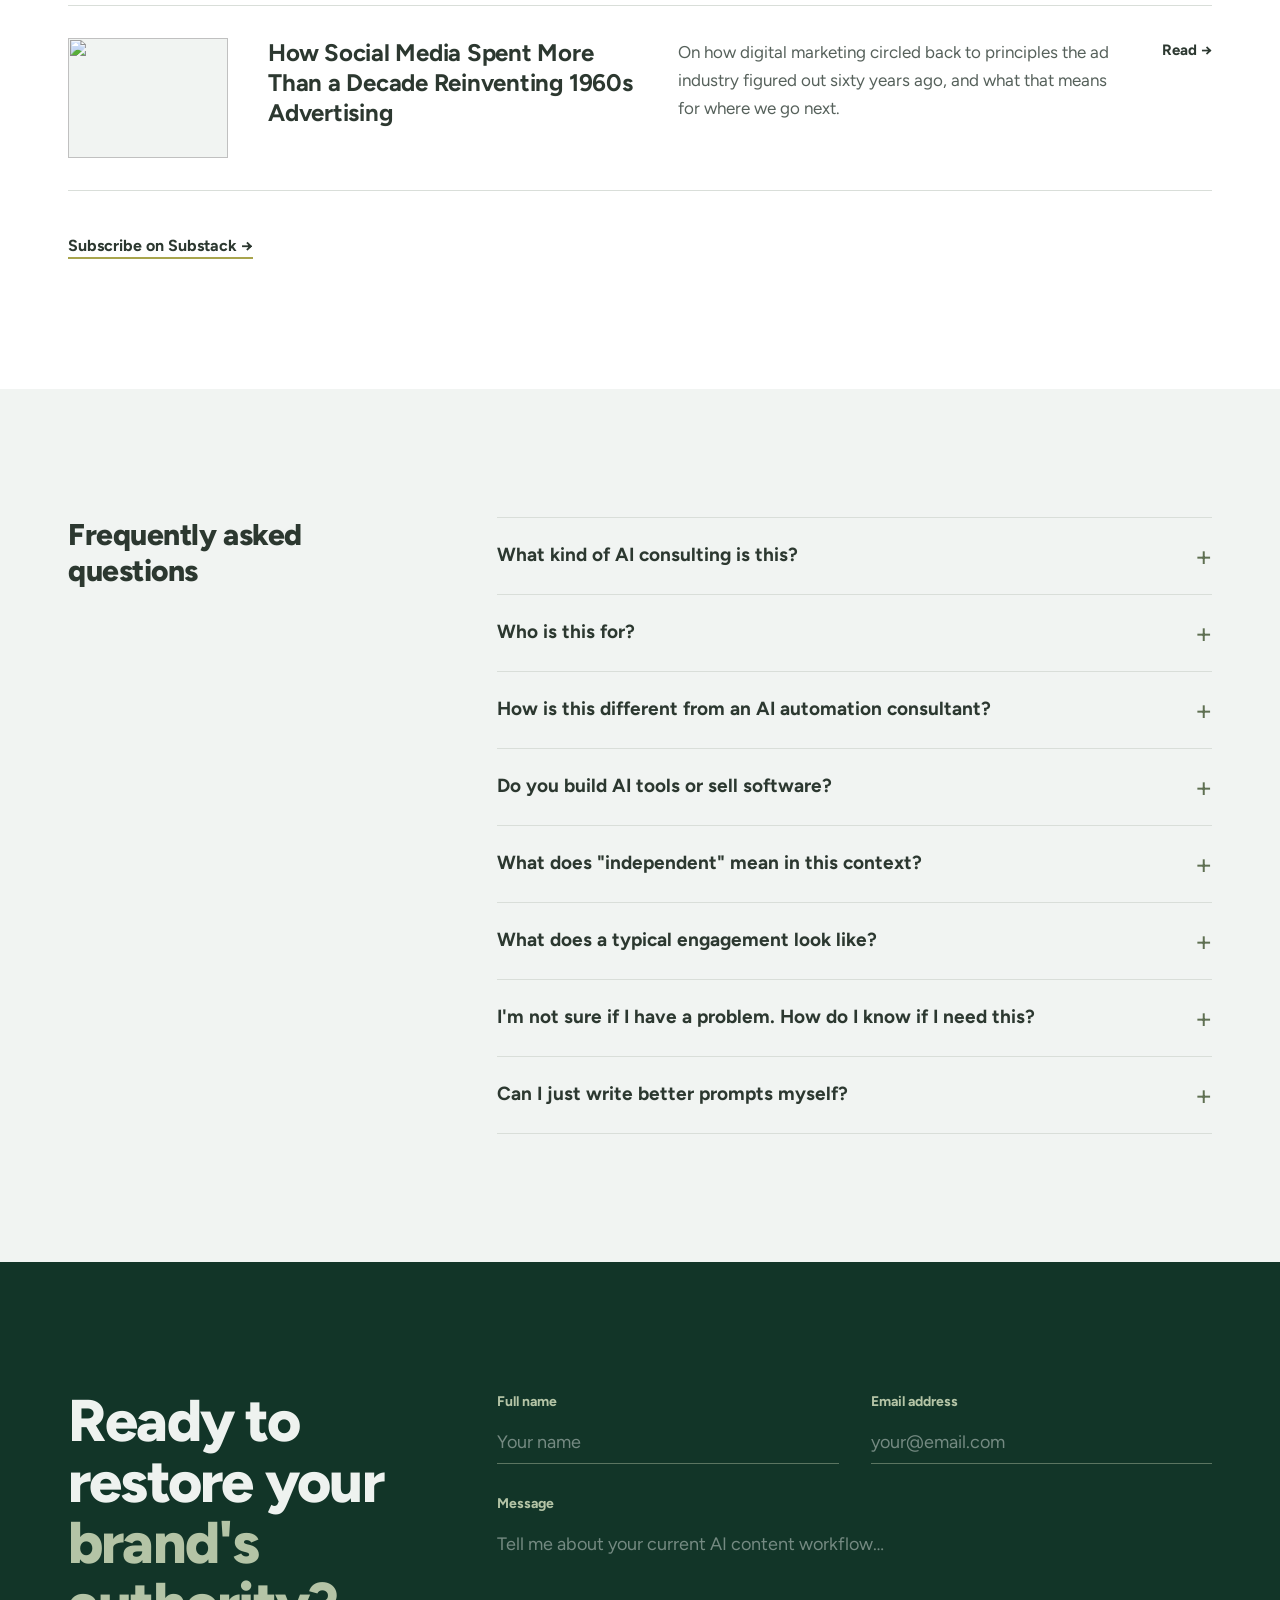
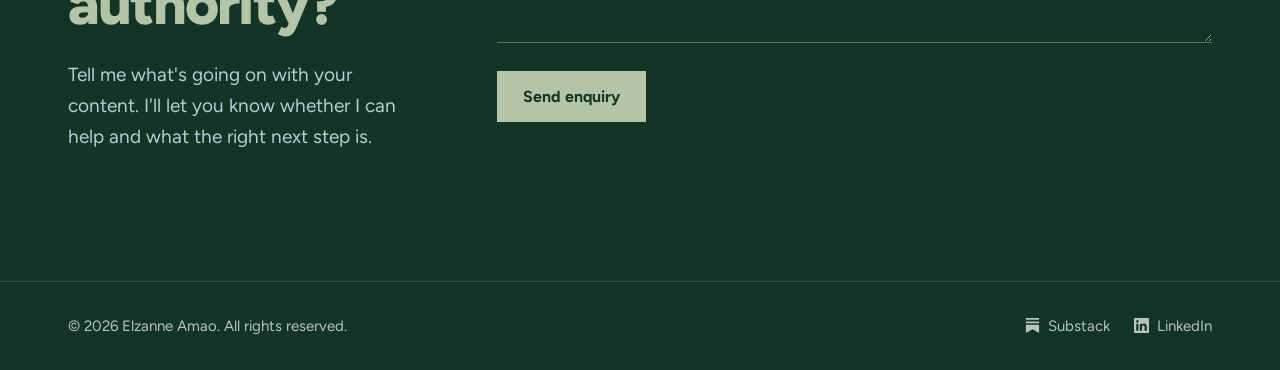
==== commit 4eb81e23: "Hero: white light-weight subhead, outline secondary button Loads Figtree 300 for the subhead. 'Read " ====
--- a/index.html
+++ b/index.html
@@ -132,8 +132,8 @@
 <script>document.documentElement.classList.remove('no-js');document.documentElement.classList.add('js');</script>
 <link rel="preconnect" href="https://fonts.googleapis.com">
 <link rel="preconnect" href="https://fonts.gstatic.com" crossorigin>
-<link href="https://fonts.googleapis.com/css2?family=Figtree:ital,wght@0,400..800;1,400&display=swap" rel="stylesheet">
-<link rel="stylesheet" href="site.css?v=24">
+<link href="https://fonts.googleapis.com/css2?family=Figtree:ital,wght@0,300..800;1,400&display=swap" rel="stylesheet">
+<link rel="stylesheet" href="site.css?v=25">
 <style>
   /* Homepage-only styles. Shared styles are in site.css */
   .hero-band{overflow:hidden;padding:96px 0 0;background:linear-gradient(180deg,var(--night) 0%,var(--night-2) 100%)}
@@ -146,8 +146,8 @@
   .hero h1{font-size:clamp(2rem,1.2rem + 2.6vw,3.25rem);line-height:1.12;max-width:22ch;text-wrap:balance}
   .nowrap{white-space:nowrap}
   .hero h1 em{font-style:italic;font-weight:400;color:inherit}
-  .lede{font-size:20px;color:var(--sea);max-width:40ch;margin-top:28px}
-  .actions{display:flex;flex-wrap:wrap;gap:28px;align-items:center;margin-top:36px}
+  .lede{font-size:21px;font-weight:300;color:#fff;max-width:40ch;margin-top:28px;line-height:1.6}
+  .actions{display:flex;flex-wrap:wrap;gap:16px;align-items:center;margin-top:36px}
   .hero-text{display:flex;flex-direction:column;align-items:flex-start}
   section{padding:128px 0}
   .section-intro{font-size:19px;color:var(--muted);max-width:56ch;margin-bottom:64px}
@@ -222,6 +222,8 @@
     .hero-band{padding-top:80px}
     .hero{grid-template-columns:1fr;gap:8px}
     .hero-text{padding:24px 0 0}
+    .actions{flex-direction:column;align-items:stretch;gap:12px;width:100%}
+    .actions .btn{text-align:center}
     .photo{order:2;max-width:340px;margin:0 auto;width:100%}
     section{padding:80px 0}
     .stats{grid-template-columns:1fr;gap:16px}
@@ -273,7 +275,7 @@
         <p class="lede">I audit how your team uses AI for content and build the standards that keep your work sounding like the people behind it.</p>
         <div class="actions">
           <a class="btn btn-light" href="#services">View my services</a>
-          <a class="tlink" href="https://elzanneamao.substack.com" target="_blank" rel="noopener">Read my Substack</a>
+          <a class="btn btn-ghost" href="https://elzanneamao.substack.com" target="_blank" rel="noopener">Read my Substack</a>
         </div>
       </div>
     </div>
@@ -519,6 +521,6 @@
   </div>
 </footer>
 
-<script src="site.js?v=24"></script>
+<script src="site.js?v=25"></script>
 </body>
 </html>
--- a/site.css
+++ b/site.css
@@ -66,6 +66,9 @@
 .btn{display:inline-block;font-weight:700;font-size:16px;padding:16px 26px;border:none;cursor:pointer;font-family:var(--sans);transition:background .2s ease}
 .btn-light{background:var(--sage-lt);color:var(--night)}
 .btn-light:hover{background:#c7d4bb}
+/* secondary button on dark backgrounds: outline, fills on hover */
+.btn-ghost{background:transparent;color:#fff;box-shadow:inset 0 0 0 1.5px var(--sage-lt)}
+.btn-ghost:hover{background:rgba(180,196,166,.14)}
 .btn-ink{background:var(--moss);color:#fff}
 .btn-ink:hover{background:var(--night)}
 .tlink{font-weight:700;font-size:16px;border-bottom:2px solid var(--gold);padding-bottom:2px}
